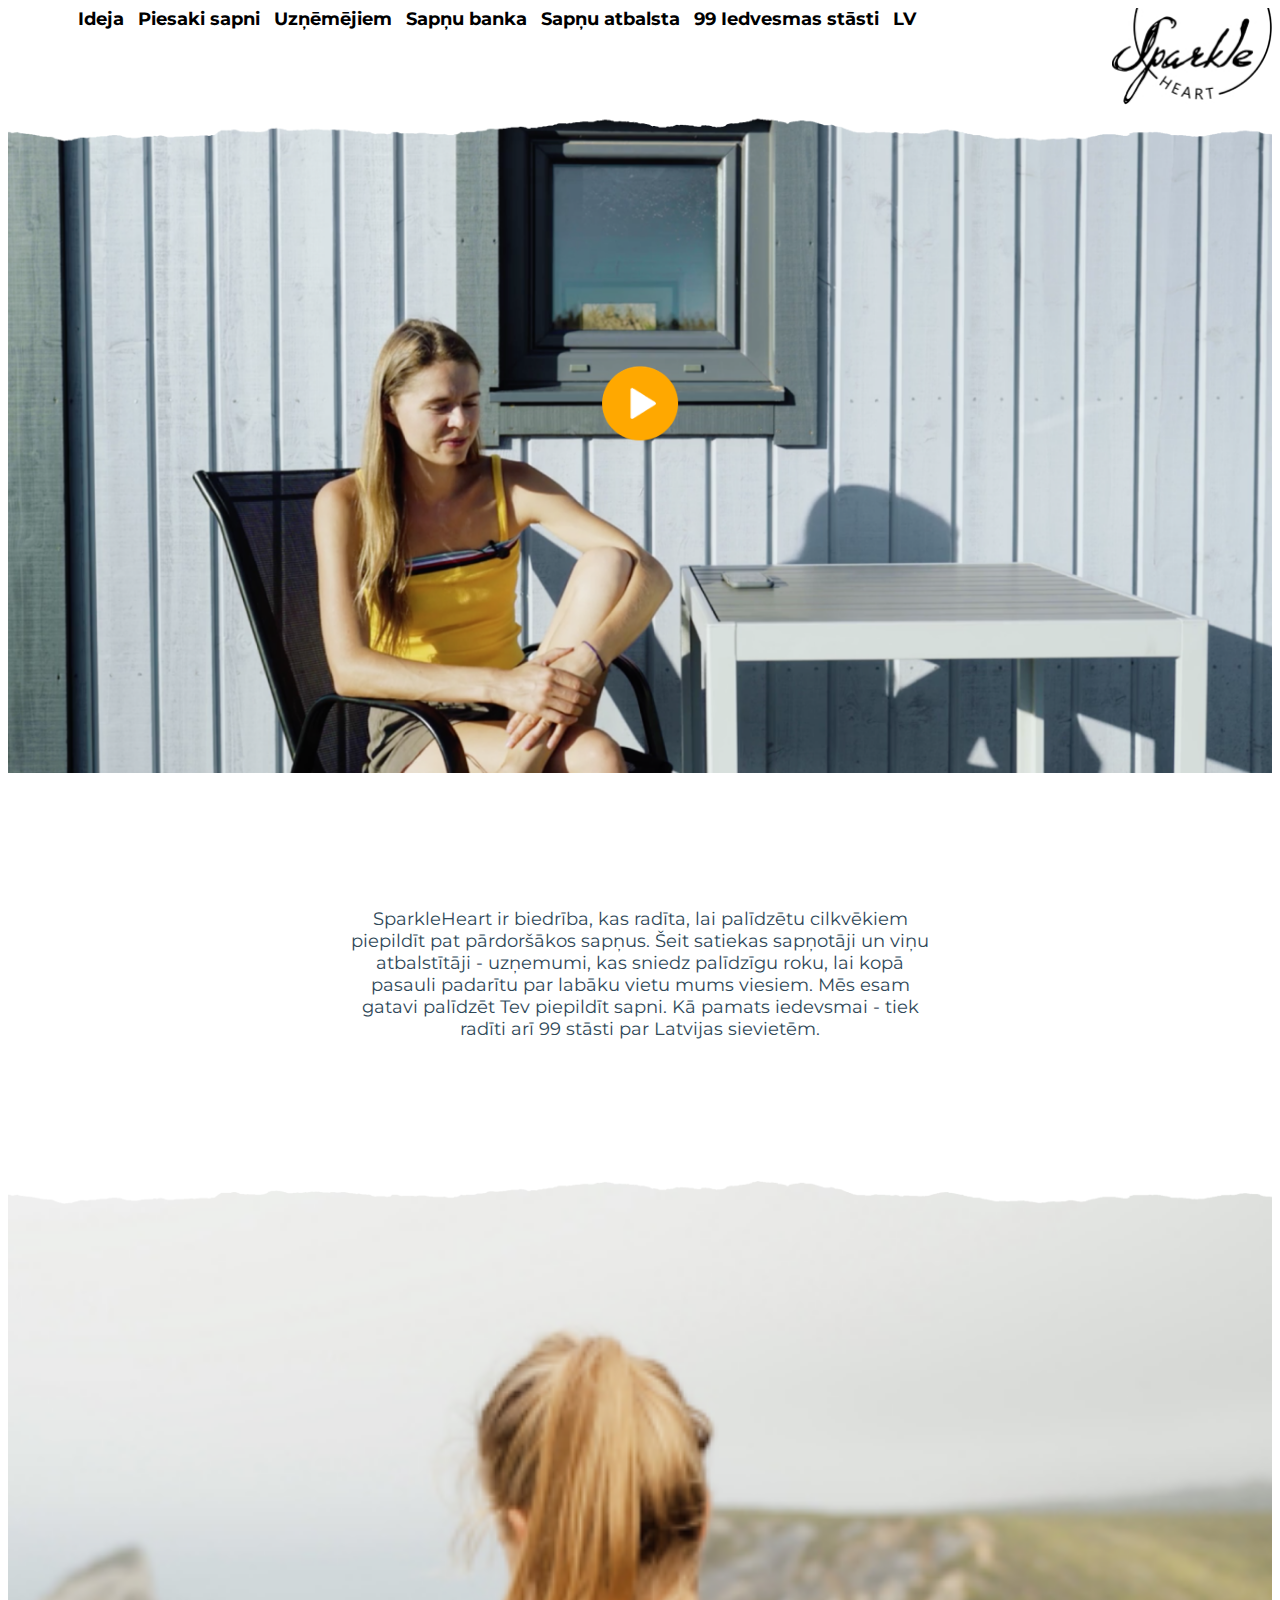
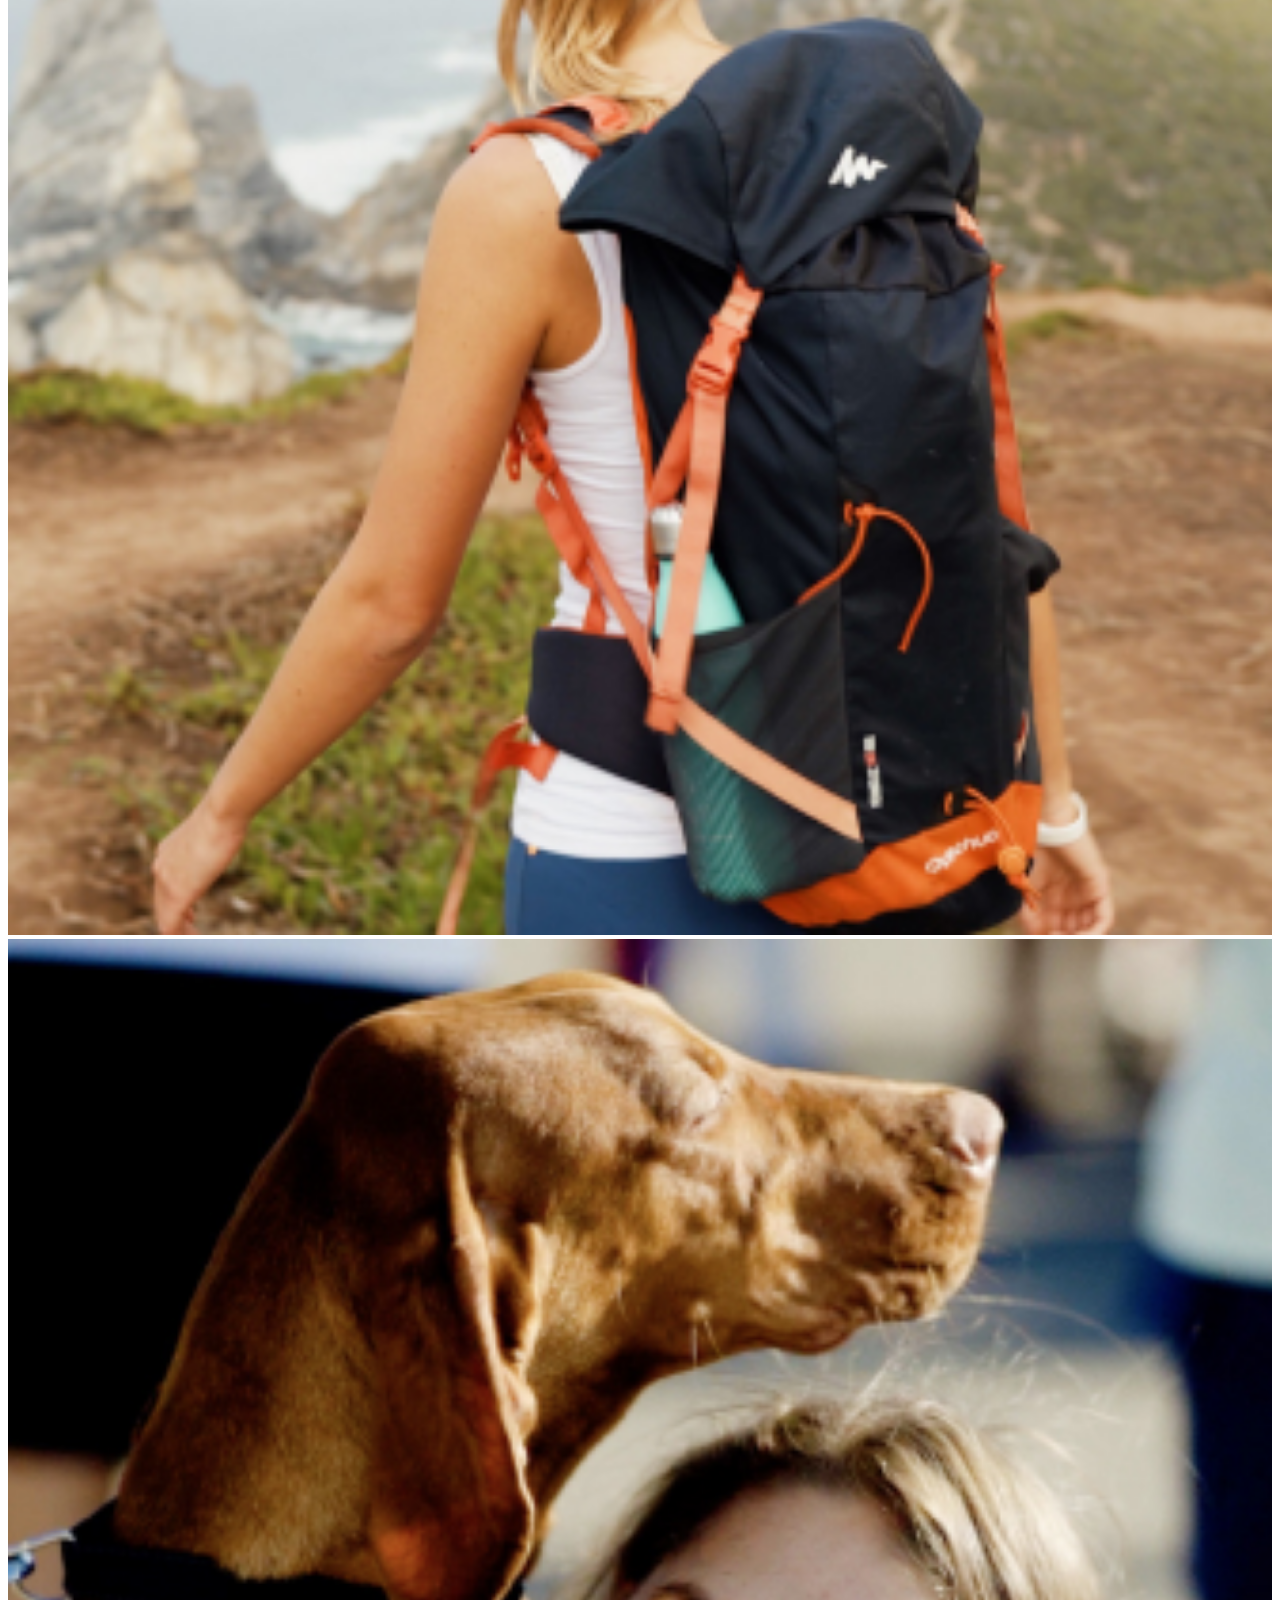
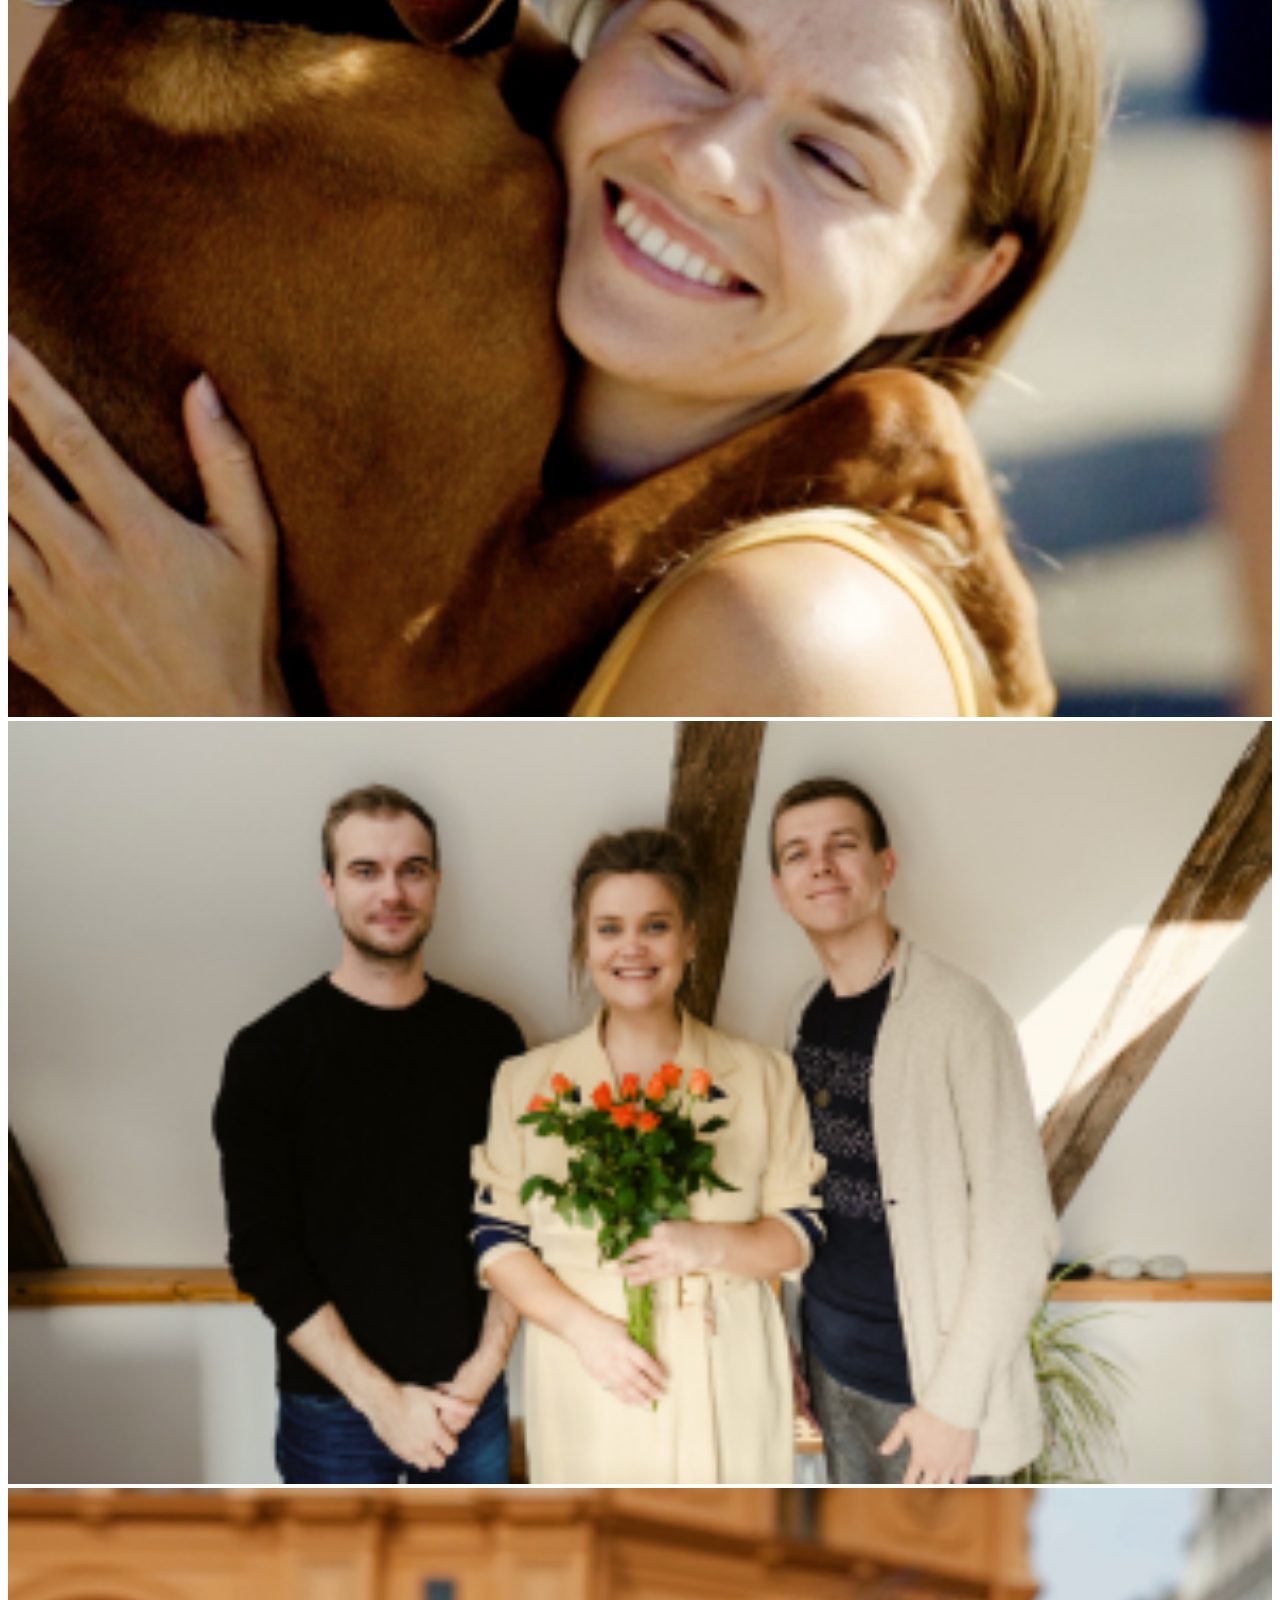
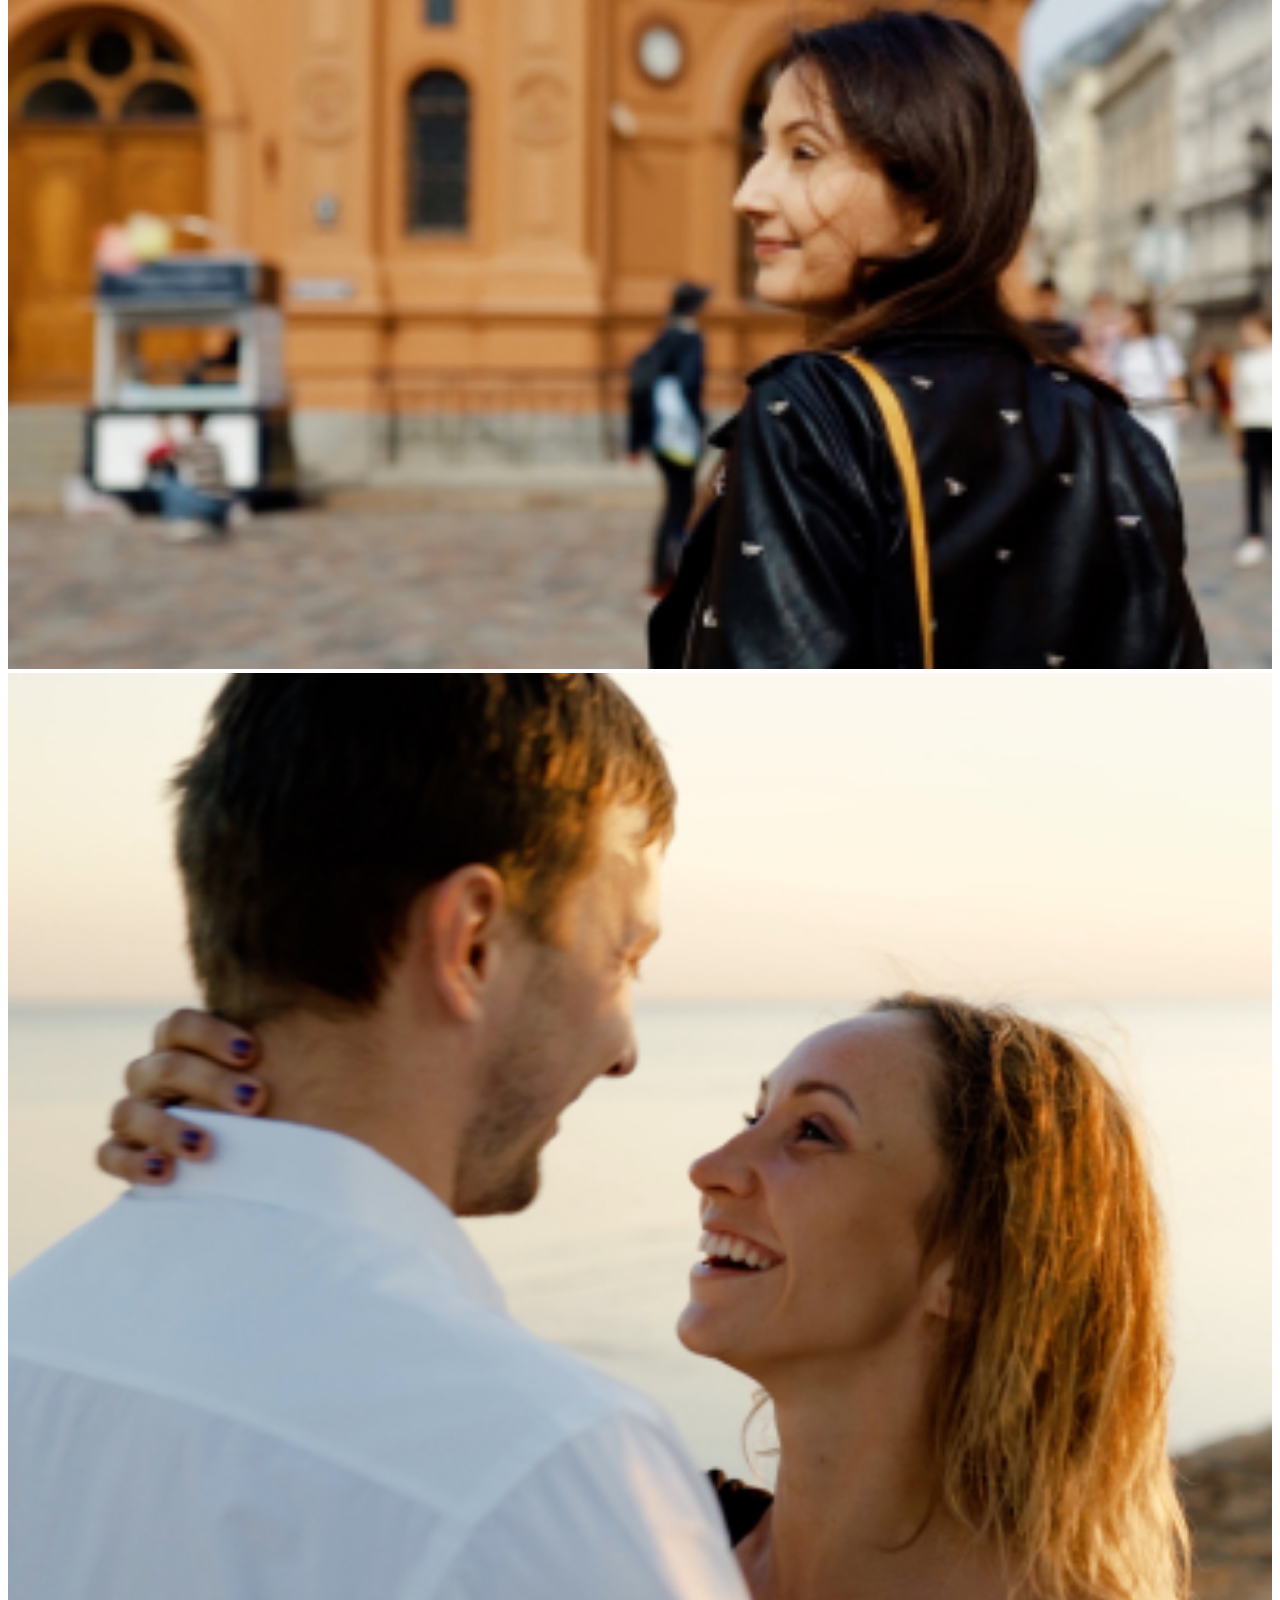
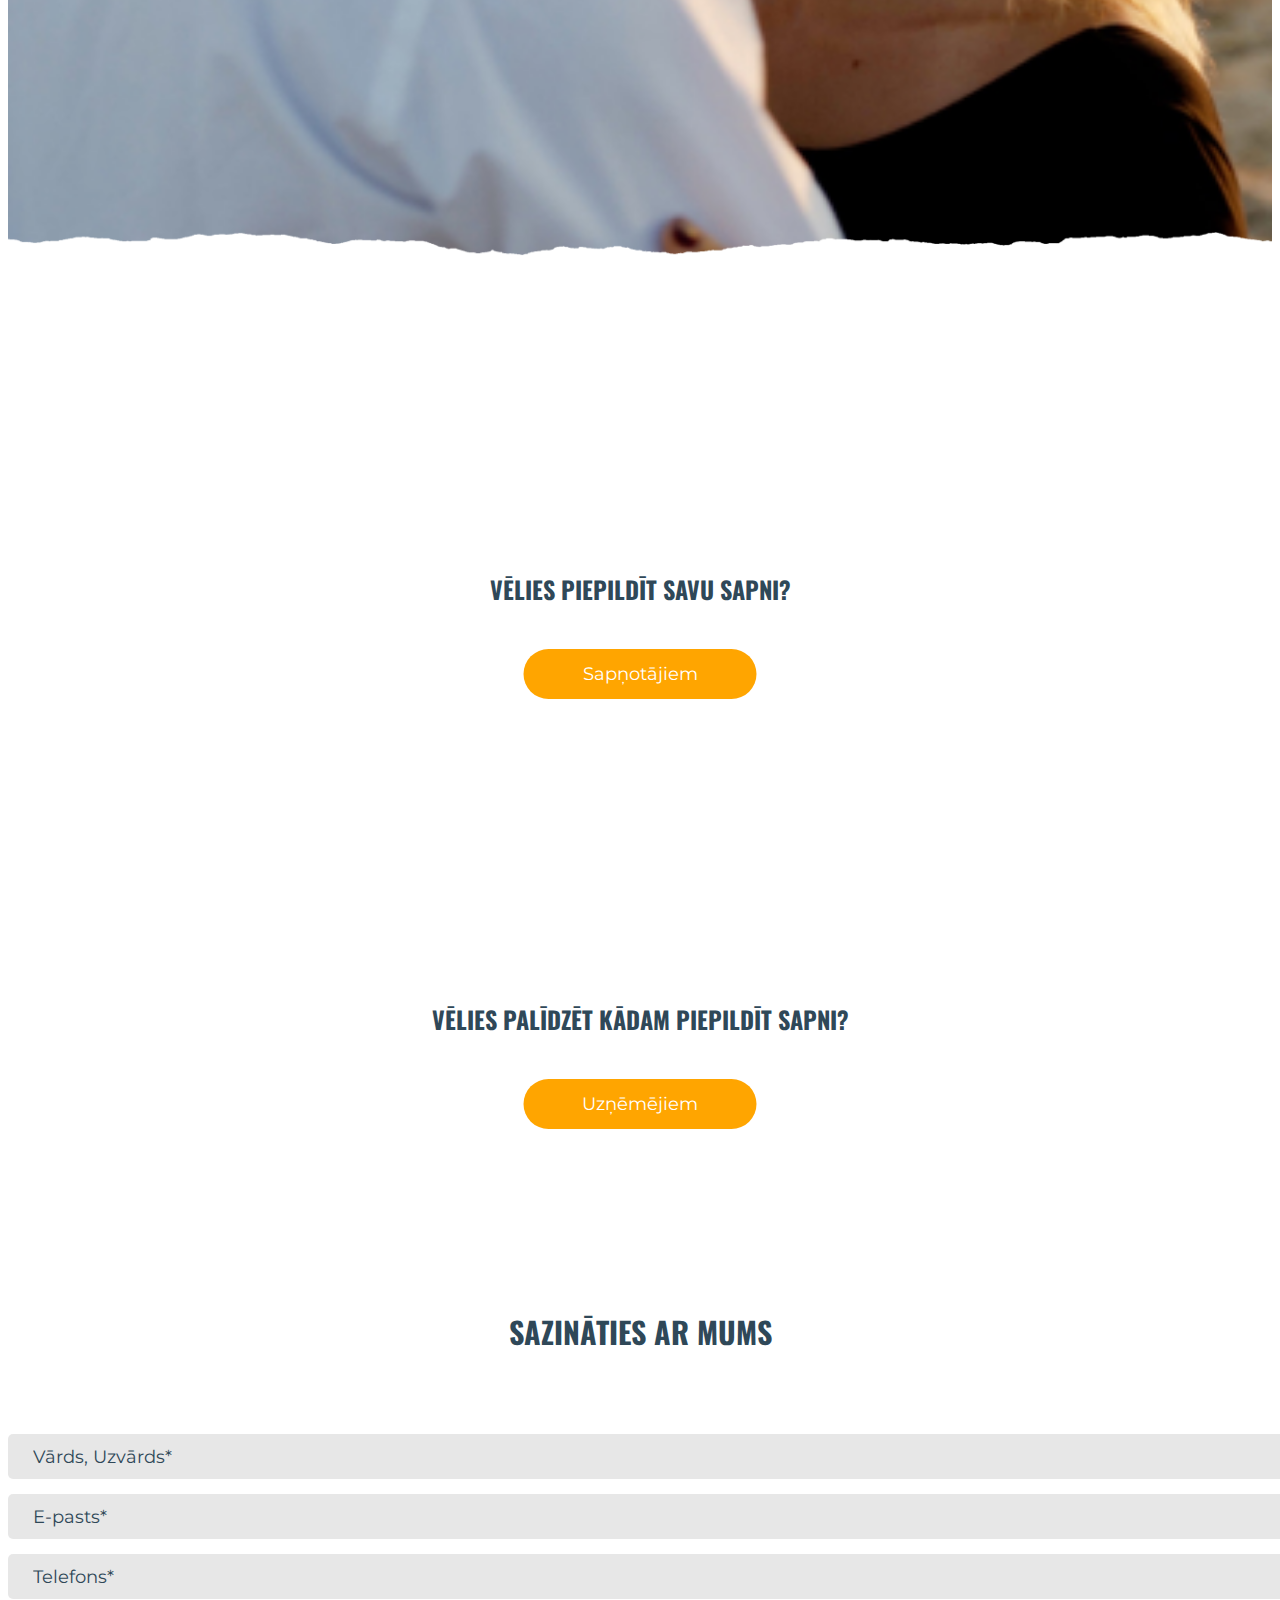
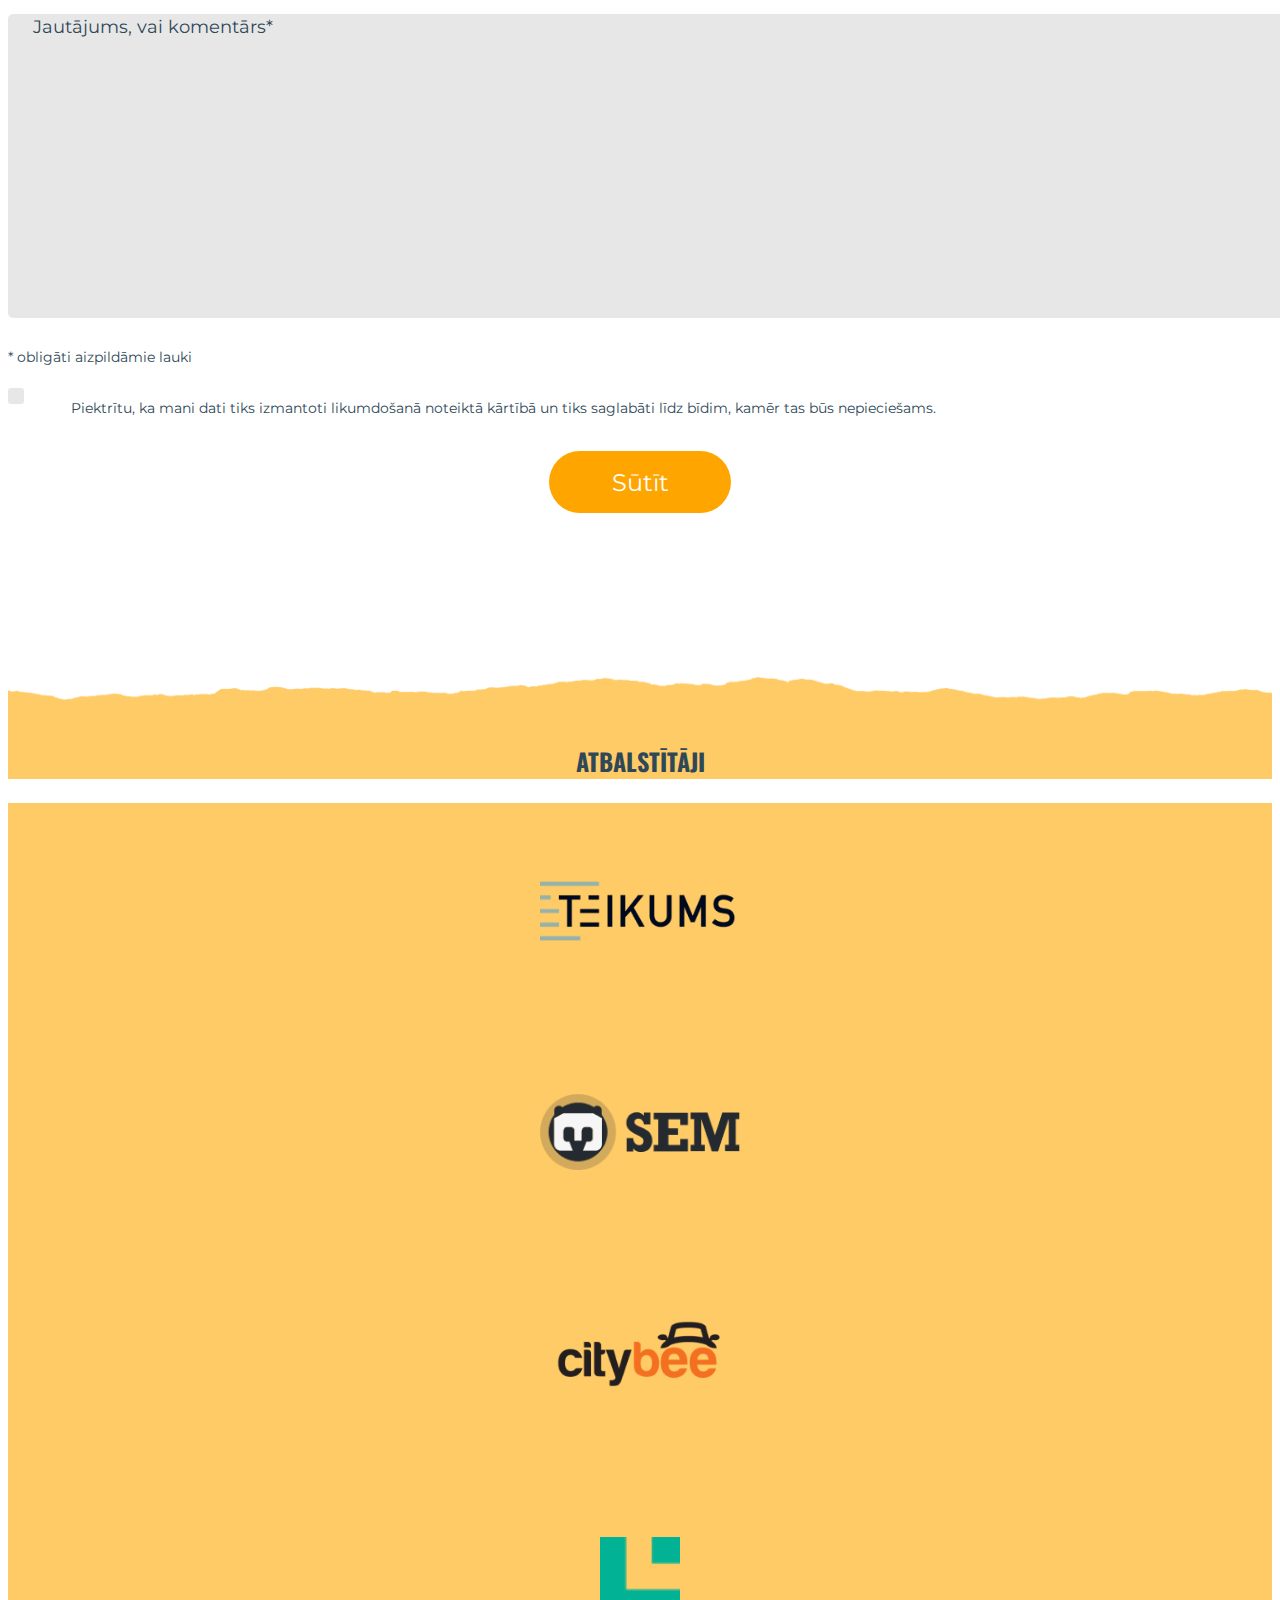
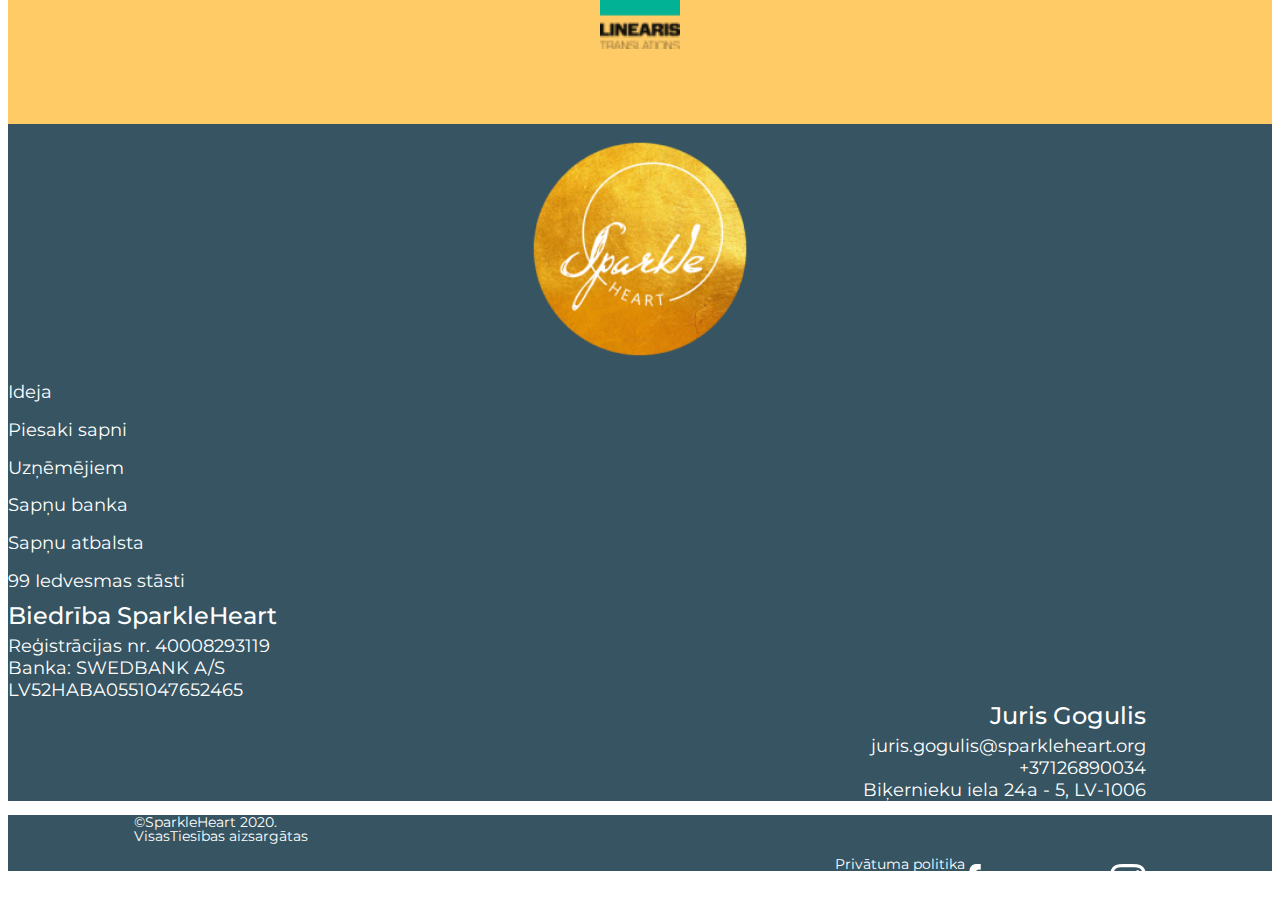
==== index.html @ 1eb2fa7d "labojums#3" ====
<!DOCTYPE html>
<html lang="en">

<head>
	<meta charset="utf-8">
    <meta name="viewport" content="width=device-width, initial-scale=1.0">
	<title>Uzdevums_1</title>
	<meta name="description" content="">
	<meta name="author" content="">
    <!--font-->
    <link rel="preconnect" href="https://fonts.gstatic.com">
    <link href="https://fonts.googleapis.com/css2?family=Montserrat&display=swap" rel="stylesheet">
    <link href="https://fonts.googleapis.com/css2?family=Oswald&display=swap" rel="stylesheet">    
	<!-- Mobile Specifc Meta -->	
    <meta name="viewport" content="width=device-width, initial-scale=1, maximum-scale=1">
    <!-- Bootstrap CSS -->
    <link href="https://cdn.jsdelivr.net/npm/bootstrap@5.0.0-beta2/dist/css/bootstrap.min.css" rel="stylesheet" integrity="sha384-BmbxuPwQa2lc/FVzBcNJ7UAyJxM6wuqIj61tLrc4wSX0szH/Ev+nYRRuWlolflfl" crossorigin="anonymous">
	<!-- Stylessheets -->
	<link rel="stylesheet" media="all" href="assets/css/style.css" />
	<!-- Favicon -->
    <link rel="shortcut icon" href="assets/img/favicon.ico" type="image/x-icon">
    <link rel="icon" href="assets/img/favicon.ico" type="image/x-icon">

</head>
<body>
	<div class="container-fluid">   
        <div class="row sparkleLogo">
            <div class="col-md-2">
            <img src="assets/img/BlackLogo3.jpg" id="logoImg"></img>
            </div>
            <div class="col-md-10">
                <nav class="navbar">
                    <ul>
                        <li class="navigacija"><a href="#">Ideja</a></li>    
                        <li class="navigacija"><a href="#">Piesaki sapni</a></li>
                        <li class="navigacija"><a href="#">Uzņēmējiem</a></li>
                        <li class="navigacija"><a href="#">Sapņu banka</a></li>
                        <li class="navigacija"><a href="#">Sapņu atbalsta</a></li>
                        <li class="navigacija"><a href="#">99 Iedvesmas stāsti</a></li>
                        <li class="navigacija"><a href="#">LV</a></li>
                    </ul>
                </nav>
                <div class="wrapper">
                <div id="x" onclick="showMenu()">&#10005;</div>
                
                </div>
            </div>
        </div>
        
        <div class="row">
            <div class="wrapper vid">
                <div class="col-md-12"> 
                <img src="assets/img/ripped611.png" class="ripped"></img>
                <video poster="assets/img/SparkleVideo1.png" id="video">
                <source src="assets/img/vid.mkv" type="video/mp4">
                </video>                             
                    <!--<div id="buttonBackground"></div>-->
                    <img src="assets/img/whiteCircle.png" id="buttonBackground"/>
                    <img src="assets/img/playButton.png" id="playButton"/>
                    
                                          
                </div>
            </div>
        </div>
        <!-- teksts-->
        <div class="row">
            <div class="col-md-12">
                <p id="teksts">
                    SparkleHeart ir biedrība, kas radīta, lai palīdzētu cilkvēkiem piepildīt pat pārdoršākos sapņus.
                    Šeit satiekas sapņotāji un viņu atbalstītāji - uzņemumi, kas sniedz palīdzīgu roku, lai kopā pasauli padarītu par labāku vietu mums viesiem.
                    Mēs esam gatavi palīdzēt Tev piepildīt sapni.
                    Kā pamats iedevsmai - tiek radīti arī 99 stāsti par Latvijas sievietēm.
                </p>
            </div>
        </div>
        <!--bildes-->
        <div class="row">
        <div class="wrapper">
        <img src="assets/img/ripped67.png" class="ripped"></img>   
        </div> 
            <!--<div class="wrapper">-->
            <div class="col-md-3 col-6"> 
                <img src="assets/img/Zanda_1.jpg" class="bildes"></img>
            </div>
            <div class="col-md-3 col-6">
                <img src="assets/img/Sibilla_4.jpg" class="bildes" id="sibilla"></img>
            </div>
            <div class="col-md-3 col-6">
                <div class="row">
                    <img src="assets/img/Brinuma_meita-15.jpg" class="bildes" id="bildesStacked1"></img>
                </div>
                <div class="row">
                    <img src="assets/img/Alina_11.jpg" class="bildes" id="bildesStacked2"></img>
                </div>
            </div>
                <div class="col-md-3 col-6">
                    <img src="assets/img/Anda_21.jpg" class="bildes" id="anda"></img>
                </div>
            <div class="wrapper2">
            <img src="assets/img/ripped68.png" class="ripped" id="ripped3"></img>
            <!--</div>-->
            </div>
        </div>
        <!-- pogas-->
        <div class="row">
            <div class="col-md-6  wrapper3">
                <p class="title1">VĒLIES PIEPILDĪT SAVU SAPNI?</p><br>
                <button class="button1">Sapņotājiem</button>
            </div>
            
            <div class="col-md-6 wrapper3">
                <p class="title1">VĒLIES PALĪDZĒT KĀDAM PIEPILDĪT SAPNI?</p><br>
                <button class="button1">Uzņēmējiem</button>
            </div>
        </div>
        
        
        <!--sazinaties-->     
        <div class="row">

        <div class="col-md-3"></div>
            <div class="col-md-6">
            <p class="title2">SAZINĀTIES AR MUMS</p>
            <form>           
                <input type="text" placeholder="Vārds, Uzvārds*" class="inputLauks1" id="vardsUzvardsInput" maxlength="26""></input>                   
                <input type="text" placeholder="E-pasts*" class="inputLauks1" maxlength="35" id="epastsInput"></input><br>                                    
                <input type="text" placeholder="Telefons*" id="inputLauks2" maxlength="8"></input><br>
               <textarea id="inputLauks3" maxlength="450" placeholder="Jautājums, vai komentārs*"></textarea>
                <p class="underInputText">* obligāti aizpildāmie lauki<p><br>

                
                <div class="checkboxText">

                    <div class="checkboxDiv">
                    <!--<input type="checkbox" id="checkBox"/>-->
                    <label class="customCheckbox">
                    <input type="checkbox"/>
                    <span class="checkmark"></span>
                    </label>
                    </div>                   
                    <div class="checkboxTxt">
                    <p class="underInputText">Piektrītu, ka mani dati tiks izmantoti likumdošanā noteiktā kārtībā un tiks saglabāti līdz bīdim, 
                kamēr tas būs nepieciešams.</p>
                    </div>
                </div>
                
                <input type="submit" value="Sūtīt" id="submitButton"></input>
            </form>
            </div>
        <div class="col-md-3"></div>
        </div>
        <div class="row" id="atbalstitajiTeksts">
            <div class="wrapper">
            <img src="assets/img/ripped67.png" class="ripped"></img>
            <p>ATBALSTĪTĀJI</p>
            </div>
        </div>
        <!-- atbalstitaji-->
        <div class="row" id="atbalstitaji">
        
            <div class="col-md-3">
                <img src="assets/img/getlogo1.png"></img>
            </div>
            <div class="col-md-3">
                <img src="assets/img/sem_logo-21.png"></img>
            </div>
            <div class="col-md-3">
                <img src="assets/img/Citybee-logo1.png"></img>
            </div>
            <div class="col-md-3" id="lin">
                <img src="assets/img/logo11.png"></img>
                
            </div>
            
        </div>
        <!-- logo-->
        <div class="row" id="logo">
            <div class="col-md-2">
                <img src="assets/img/GoldenV2Logo3.png" id="goldenImg"></img>
            </div>
            <div class="col-md-1"></div>
            <div class="col-md-2">
                <ul class="ulLogo" id="ulLink">
                <li><a href="index.html">Ideja</a></li>
                <li><a href="index.html">Piesaki sapni</a></li>
                <li><a href="index.html">Uzņēmējiem</a></li>
                <li><a href="index.html">Sapņu banka</a></li>
                <li><a href="index.html">Sapņu atbalsta</a></li>
                <li><a href="index.html">99 Iedvesmas stāsti</a></li>       
                </ul>
            </div>
            <div class="col-md-4">
                <ul class="ulLogo" id="ulBiedriba">
                <li class="liText">Biedrība SparkleHeart</li>
                <li>Reģistrācijas nr. 40008293119</li>
                <li>Banka: SWEDBANK A/S</li>
                <li>LV52HABA0551047652465</li>
                </ul>
            </div>
            <div class="col-md-3">
                <ul class="ulLogo" id="ulLogo4">
                <li class="liText"><span>Juris Gogulis</span></li>
                <li>juris.gogulis@sparkleheart.org</li>
                <li>+37126890034</li>
                <li>Biķernieku iela 24a - 5, LV-1006</li>
                <li id="rekviziti">Skatīt rekvizītus</li>
                </ul>
                <img src="assets/img/ig.png" id="ig"/>
                <img src="assets/img/facebook.png" id="fb"/>
                
            </div>
        </div>
        <div class="row"id="beigas">
            <div class="col-md-3">
            <p id="vt">&copy;SparkleHeart 2020.<br>
            VisasTiesības aizsargātas
            </p>
            </div>
            <div class="col-md-7"></div>   
            <div class="col-md-2">
            <p id="pp">Privātuma politika</p>
            </div>
       
        </div>       
    </div>
       
    <div class="overlayMenu"onclick="showMenu()">
        <ul id="OM">
            <li><a href="index.html">Ideja</a></li>
            <li><a href="index.html">Piesaki sapni</a></li>
            <li><a href="index.html">Uzņēmējiem</a></li>
            <li><a href="index.html">Sapņu banka</a></li>
            <li><a href="index.html">Sapņu atbalsta</a></li>
            <li><a href="index.html">99 Iedvesmas stāsti</a></li>   
            <li><a href="index.html">LV</a></li>             
        </ul>
    </div>
    
    <div id="fixedAnchorLink" onclick="window.scrollTo(0, 0);">
    
    </div>
    
    
   <!-- JavaScript -->
	<script type="text/javascript" src="assets/js/theme.js"></script>
</body>
</html>
---- assets/css/style.css ----
div {
    border: 0px solid red;
}



/*@font-face {
    font-family: 'Mon';
    src: url('/fonts/Montserrat-Regular.ttf') format('truetype');
}*/

.wrapper{
    width:100%;
    position:relative;
    left:0;
    top:0;
}

.wrapper2{
    width:100%;
    position:relative;
    left:0;
    bottom:0;
}

.wrapper3{
    position:relative;
    top:0;
    left:0;
    
}

nav {
    display:block;
    top:40px;
    margin-left:5%;
    border: 0px solid green;
}

ul {
  list-style-type: none;
  margin: 0;
  padding: 0;
  overflow: hidden;
  background-color: white;
}

#logoImg{
    display:block;
    margin: 0 auto 0 auto;
    float:right;
    max-width:160px;
    width:100%;
    height:auto;
}

.navigacija {
  float: left;
  font-size:18px;
  font-family: 'Montserrat', sans-serif;
  padding: 0px 29px;
  border: 0px solid green;
  font-weight:bold;
}

.navigacija a {
  display: block;
  color: white;
  text-align: center;  
  text-decoration: none;
  color:black;
}

.navigacija a:hover {
  color:gray;
  font-weight:bold;
}

.button1{
    width:233px;
    height:50px;
    background-color: orange;
    border:none;
    border-radius: 40px 40px 40px 40px;
    color:white;
    display:block;
    position:absolute;
    bottom:0;
    left: 50%;
    transform: translate(-50%, 0);
    font-size:18px;
    font-family: 'Montserrat', sans-serif;
}

.title1{
    text-align:center;
    font-family: 'Oswald', sans-serif;
    font-size: 24px;
    padding-bottom:50px;
    padding-top:22%;
    color:#2F4858;
    font-weight:bold;
}

.title2{
    text-align:center;
    font-family: 'Oswald', sans-serif;
    font-size: 30px;
    color:#2F4858;
    font-weight:bold;
    padding-top:150px;
    padding-bottom:50px;
}

#atbalstitaji{
    background-color:#FFCB66;
}

#logo{
    background-color:#365461;
    color:white;
    
}

#logo span{
    font-family: 'Montserrat', sans-serif;
}

.ulLogo{
    background-color:#365461;
    font-size:18px;
    font-family: 'Montserrat', sans-serif;
}

#ulLogo4{
    text-align:right;
    margin-right:10%;
}
#teksts{
    text-align:center;
    font-size:18px;
    font-family: 'Montserrat', sans-serif;
    margin-right:26.5%;
    margin-left:26.5%;
    margin-top:10.5%;
    margin-bottom:10%;
    color: #2f4858;
    line-height:21.94px;
}

#teksts2{
    padding-left:1px;
}
#inputLauki{
    width:50%;
    position:relative;
    left:25%;
}
input{
    background-color:#C4C4C4;
    border:none;
    border-radius: 5px 5px 5px 5px;
    margin-bottom:1%;
    margin-bottom:15px;
    color:#2F4858;
}

.inputLauks1{
   position:relative;
   width:48.43%;
   height:43px;
   background: rgba(196, 196, 196, 0.4);
}

#inputLauks2{
    height:43px;
    background: rgba(196, 196, 196, 0.4);
}

#inputLauks2, #inputLauks3{
    width:100%;
}

#inputLauks3{
    background: rgba(196, 196, 196, 0.4);
    border:none;
    border-radius: 5px 5px 5px 5px;
    margin-bottom:1%;
    height:300px;
    color:#2F4858;
}

.underInputText{
    color:#2F4858;
    font-family: 'Montserrat', sans-serif;
    font-weight:400;
    font-size:14px;
    line-height:17px;
    color:#2F4858;

}

input[type="text"]{
    font-size:18px;
    font-family: 'Montserrat', sans-serif;
    color:#2F4858;
    padding-left:2%;
}

input::placeholder{
    color:#2F4858;
}



textarea{
    font-size:18px;
    font-family: 'Montserrat', sans-serif;
    color:#2F4858;
    padding-left:2%;
}
textarea::placeholder{
    color:#2F4858;
}




#submitButton{
    width:182px;
    height:62px;
    background-color: orange;
    border:none;
    border-radius: 40px 40px 40px 40px;
    color:white;
    display:block;
    margin: 0 auto 0 auto;
    margin-top:50px;
    font-size:24px;
    font-family: 'Montserrat', sans-serif;
    margin-bottom:150px;
    outline:none;
}



#beigas{
    background-color:#365461;
    color:white;
    font-size:14px;
    line-height:1;
    font-family: 'Montserrat', sans-serif;
}


#video{
    position:relative;
    width:100%;
    
}

.vid{}

#playButton{
    position:absolute;
    cursor:pointer;
    width:6%;
    top:50%;
    left:50%;
    transform: translate(-50%, -50%);           
}


#buttonBackground{
    position:absolute;
    cursor:pointer;
    width:5.7%;
    top:50%;
    left:50%;
    transform: translate(-50%, -50%); 
}

#tear1{
    z-index:2;
    position:absolute;   
}

.ripped{
    z-index:2;
    position:absolute;
    width:100%;
    
}
#ripped3{
  bottom:10%;
}

#ripped4{
    z-index:2;
    position:absolute;
    width:100%;   
    top:-40px;      
}


#anda{
    height:100%;
    }

.bildes{
    width:100%;
    height:100%;
    position:relative;
}

.row div{
    padding:0;
}

#goldenImg{
    display:block;
    margin: 0 auto 0 auto;
    transform:scale(0.85,0.85);
    height:auto;
    max-width:250px;
    width:100%;
}

.liText{
    font-size:24px;
    padding-bottom:5px;
    font-weight:500;
}

#ulLink{
    line-height:2.1;
}

#ulLink li a{
    text-decoration:none;
    color:white;
}


#atbalstitaji img{
    display:block;
    margin:0 auto 0 auto;
    max-width:200px;
    height:auto;
    width:80%;
}

#lin img{
    max-width:80px;
}


#atbalstitajiTeksts{
    background-color:#FFCB66;
    
}
#atbalstitajiTeksts p{
    text-align:center;
    font-family: 'Oswald', sans-serif;
    font-size:24px;
    color:darkBlue;
    font-weight:500;
    padding-top:80px;
    color: #2F4858;
    font-weight:bold;
}

#vardsUzvardsInput{
    margin-right:2.5%;
}

#wave1{
    position:absolute;
    left:0;
    top:0;
}

#atbalstitaji div{
    padding-top:75px;
    padding-bottom:75px;
}

#vt{
    margin-left:10%;
}
#pp{
    text-align:right;
    margin-right:10%;
}

#x{
    display:none;
    position: absolute;
    right:0;
    z-index:3;
    cursor:pointer;
    font-size:55px;
    color:black;
    font-weight:bold;
    
}


.checkboxText{  
    margin-top:-30px;
    width:100%;   
}

.checkboxText div{
    float:left;
}

.checkboxDiv{
    width:5%;
}

.checkboxTxt{
    width:95%;
    margin-bottom:20px;
}

.checkboxTxt p{
    margin-right:5%;
}

.overlayMenu ul{
    display:none;
    background-color:black;
    opacity:0.9;
    position:fixed;
    top:0;
    left:0;
    width:100%;
    height:100%;
    z-index:2;
}

.customCheckbox{
  display: block;
  position: relative;  
  margin-top:2px;
  margin-bottom: 12px;
  cursor: pointer;
  font-size: 22px;
}

.customCheckbox input {
  position: absolute;
  opacity: 0;
  cursor: pointer;
  height: 0;
  width: 0;
}

.checkmark {
  position: absolute;
  top: 0;
  left: 0;
  height: 16px;
  width: 16px;
  background-color: #E7E7E7;
  border-radius: 3px;
}

.customCheckbox:hover input ~ .checkmark {
  background-color: gray;
}

.customCheckbox input:checked ~ .checkmark {
  background-color: orange;
}

.checkmark:after {
  content: "";
  top: 0;
  left: 20px;
  position: absolute;
  display: none;
}

.customCheckbox input:checked ~ .checkmark:after {
  display: block;
}

.customCheckbox .checkmark:after {
  left: 6px;
  top: 2px;
  width: 5px;
  height: 10px;
  border: solid white;
  border-width: 0 3px 3px 0;
  transform: rotate(45deg);
}


#fixedAnchorLink{
    position:fixed;
    bottom:20px;
    right:20px;
    z-index:3;
    border-left: 13px solid transparent;
	border-right: 13px solid transparent;
	border-bottom: 25px solid Black;
    cursor:pointer;
    display:none;
}



.overlayMenu li{
    
    font-size:50px;
    font-style:none;
    color:white;
    text-align:center;    
}

.overlayMenu li a{
    text-decoration: none;
    color:white;
    font-family: 'Montserrat', sans-serif;
}

.overlayMenu li a:hover{
    text-decoration: none;
    color:gray;      
}
#rekviziti{
    font-weight:bold;
    cursor:pointer;
    font-family: 'Montserrat', sans-serif;
    font-size:14px;
    display:none;
}

#fb, #ig{
    position:relative;
    float:right;
    margin-right:10%;
    margin-top:5%;
    cursor:pointer;
}



@media all and (max-width:1420px){
    .inputLauks1{
        width:100%;
    }
    #vardsUzvardsInput{
        margin-right:0;
    }
    
    .navigacija{
       padding:0 7px;
    }
}

@media only screen and (max-width: 1200px){
    .navbar{
        display:none;
    }
        #x{
        display:block;        
        right:10%;                
    }                
}


@media only screen and (max-width: 900px){
    .navigacija{
        padding:0 3px;
        
        
    }
     #atbalstitaji img{
        /*transform:scale(0.6, 0.6);*/
        
    }

}

@media only screen and (max-width: 768px){
    .sparkleLogo .col-md-2{
        width:30%;
    }
    .sparkleLogo .col-md-10{
        width:70%;
    }
    
    #atbalstitaji img{
        /*transform:scale(0.75, 0.75);*/

    }
    

}

@media only screen and (max-width: 768px){
    #ulLogo4{
        text-align:left;
        margin-left:5%;
        line-height:2.1;
    }
    
    #logoImg{
        transform:scale(0.9,0.9);
    }
    
    
    .ulLogo{
    font-size:12px;
    }
    
    #vt{
        text-align:left;
        margin-left:5%;
    }
    #pp{
        text-align:left;
        margin-left:5%;
    }
    
    .navigacija{
        display:none;
    }
    

    #goldenImg{
        position:relative;
        float:left;       
        transform:scale(0.8,0.8);
    }
    
    .inputLauks1{
        width:90%;
        display:block;   
        height:35px;
    }
    
    #vardsUzvardsInput{
        margin: 0 auto 5% auto;
    }
    
    #epastsInput{
        margin: 0 auto 0 auto;
    }
    
    #inputLauks2{
        height:35px;
    }
    
    #inputLauks2, #inputLauks3{
        width:90%;
        display:block;
        margin: 0 auto 0 auto;
    }
    
    #inputLauks3{
        height:150px;
    }
    
    #teksts{
        margin-left:30%;
        margin-right:30%;
        
    }
    
    .button1{
        width:183px;
        height:50px;
        font-size:18px;
    }
    
    #atbalstitaji .col-md-3{
        width:50%;
    }   
       
    .sparkleLogo .col-md-2{
        width:30%;
    }
    .sparkleLogo .col-md-10{
        width:70%;
    }
    
    #ulLink{
        display:none;
    }
    #ulBiedriba{
        display:none;
    }
   .liText{
       padding-bottom:25px;
   }
   #fb, #ig{
       float:left;
       margin-left:5%;
       margin-bottom:2%;
   }
   
   #pp,#vt{
       font-size:11px;
   }
   
   .underInputText{
       margin-left:5%;
       font-size:12px;
   }
   
   .customCheckbox{
       float:right;
       
   }    
   
   #rekviziti{
       display:block;
   }
   
   .title1{
       font-size:18px
       font-weight:bold;
   }
   
   .title2{
       font-size:24px;
       font-weight:bold;
   }
   
   input[type="text"]{
       font-size:14px;
   }
   
   textarea{
       font-size:14px;
   }
   #submitButton{
       margin-bottom:170px;
   }
   
   #atbalstitajiTeksts p{
       font-size:24px;
   }
   
   #teksts{
       font-size:12px;
       margin-left:5%;
       margin-right:5%;
   }
   
   #beigas br{
       display:none;
   }

}
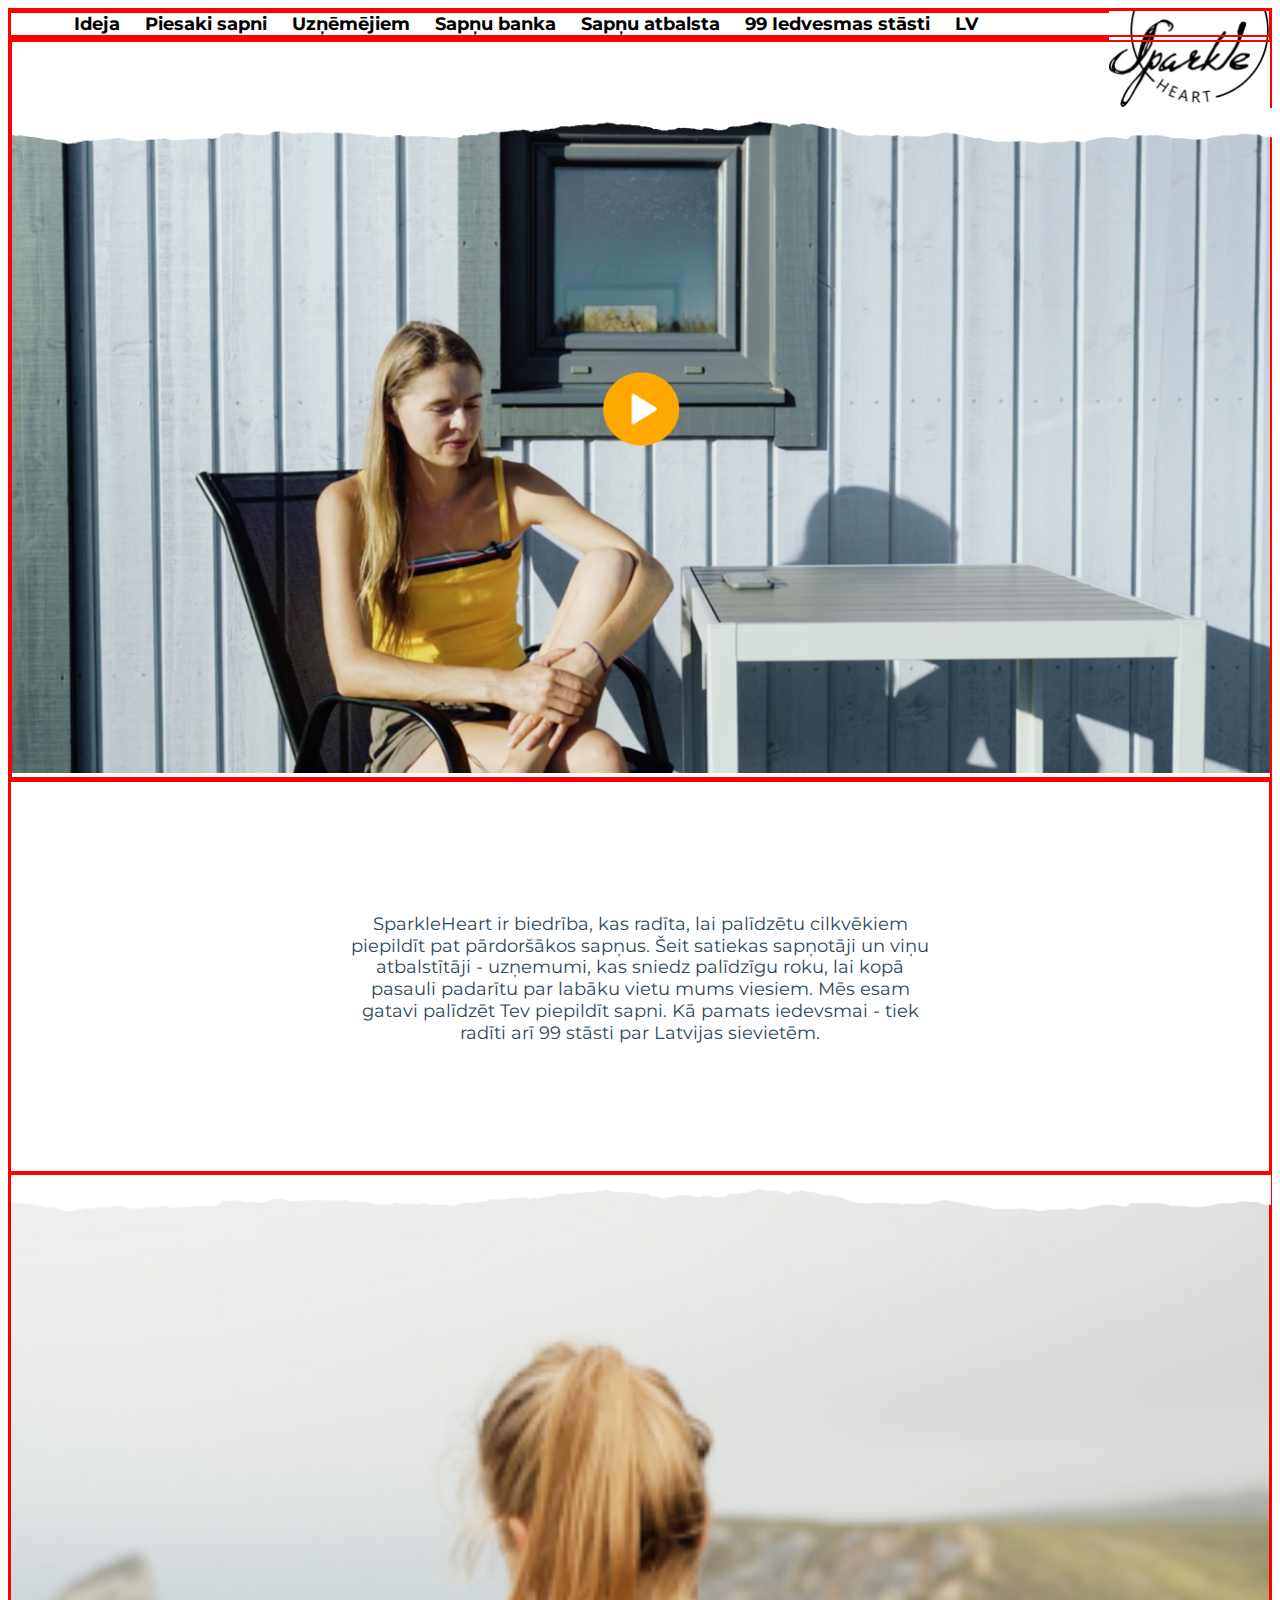
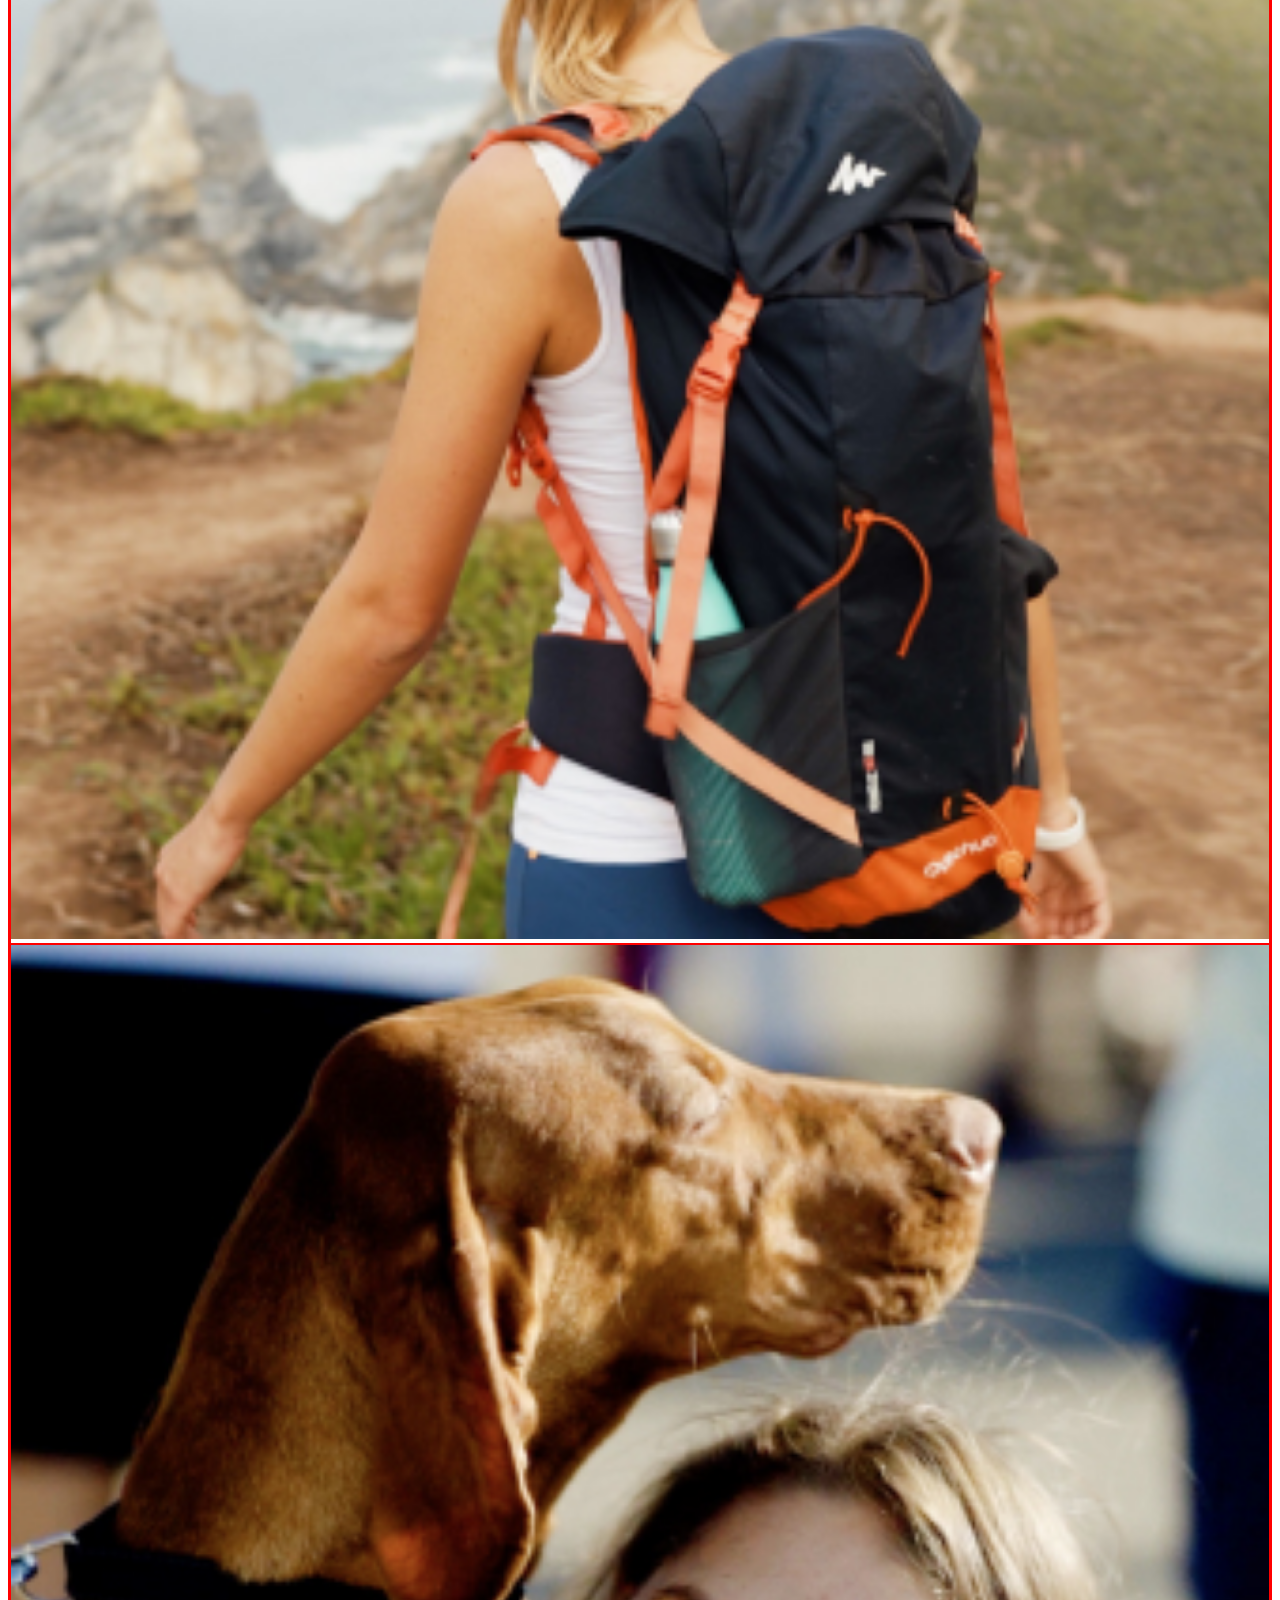
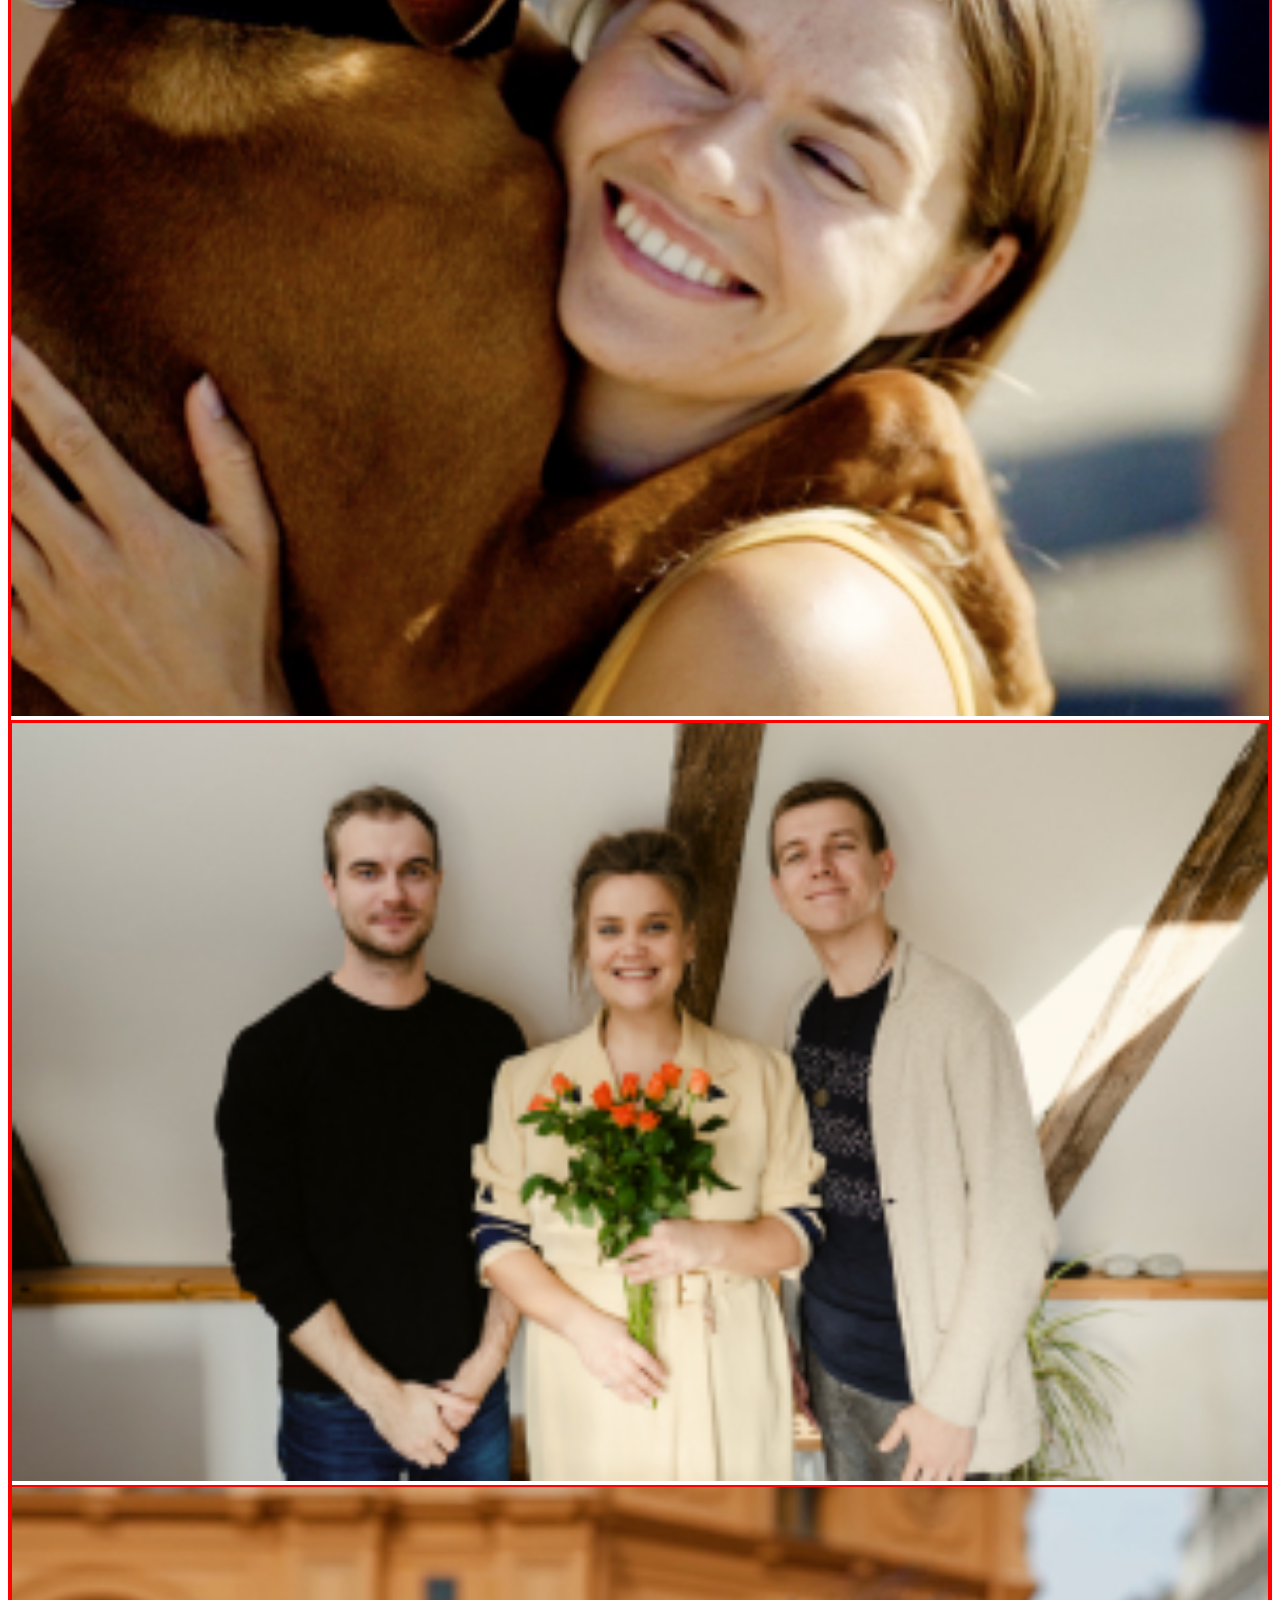
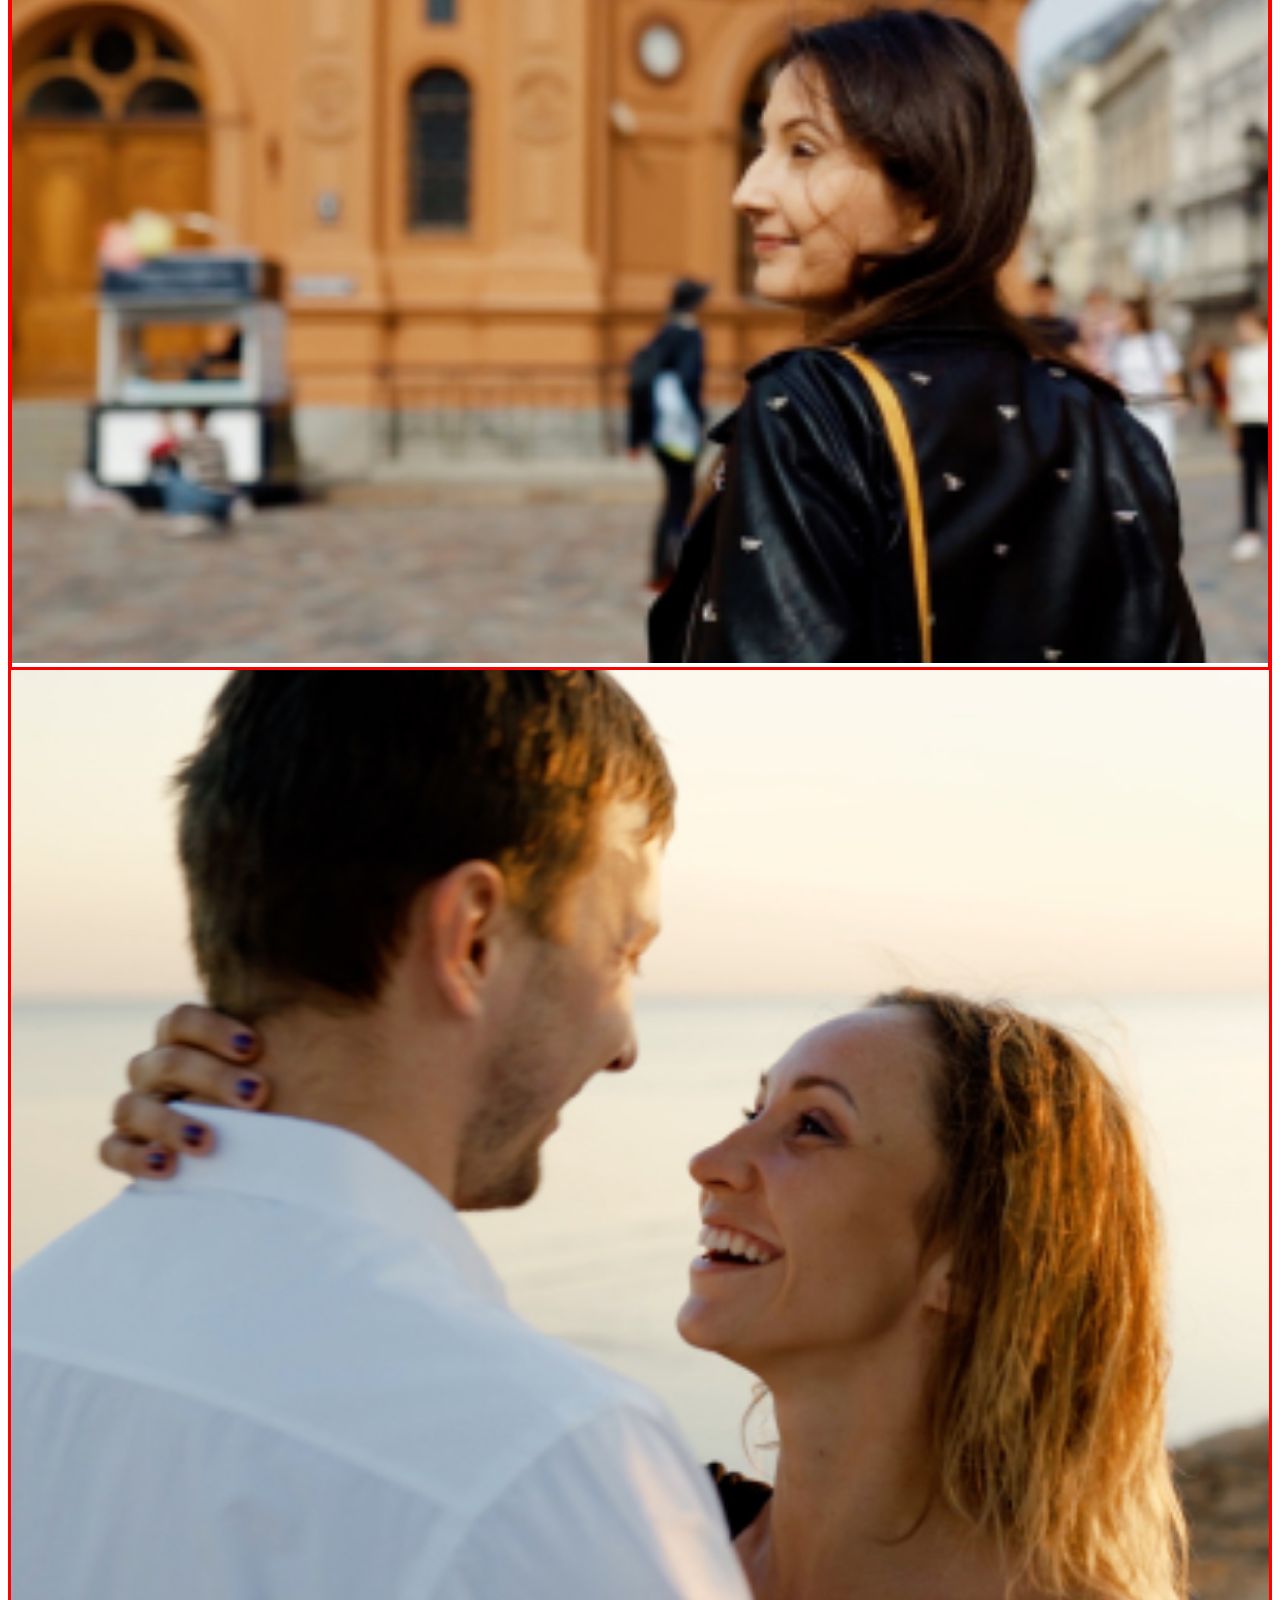
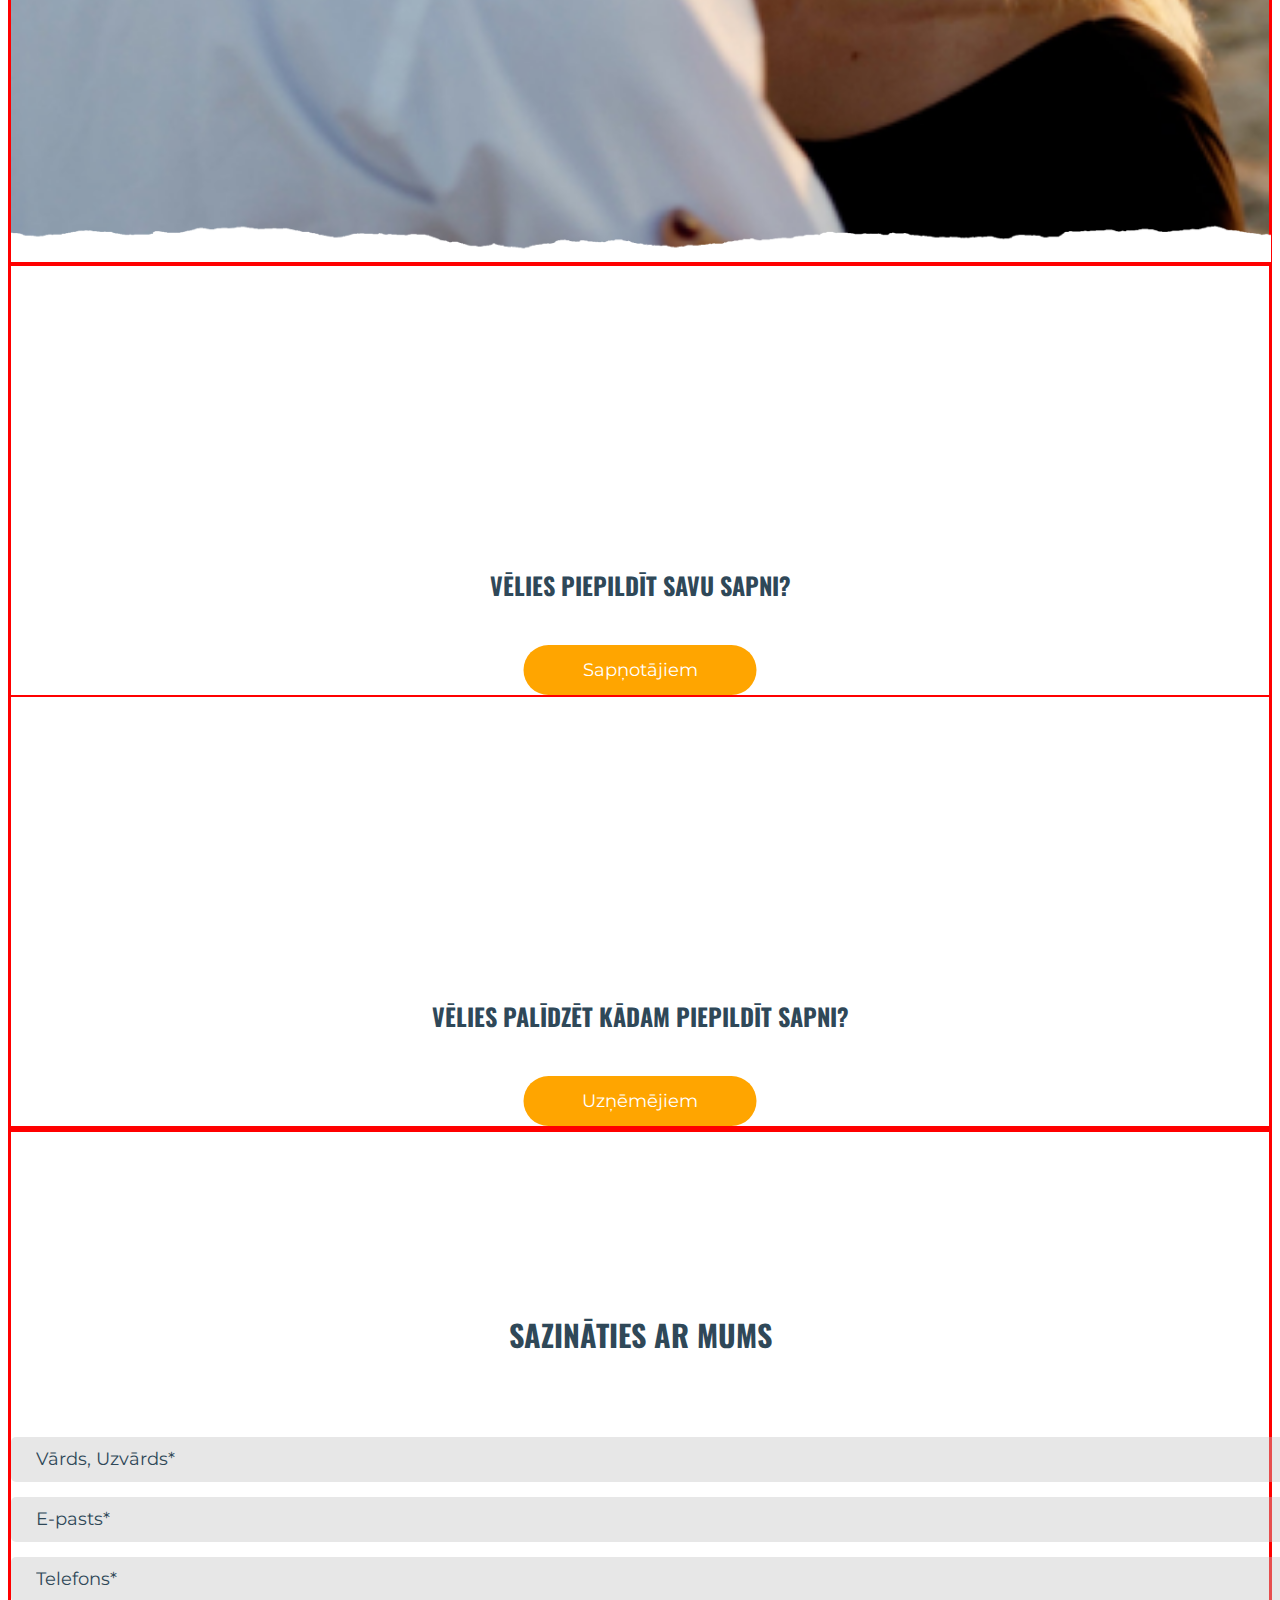
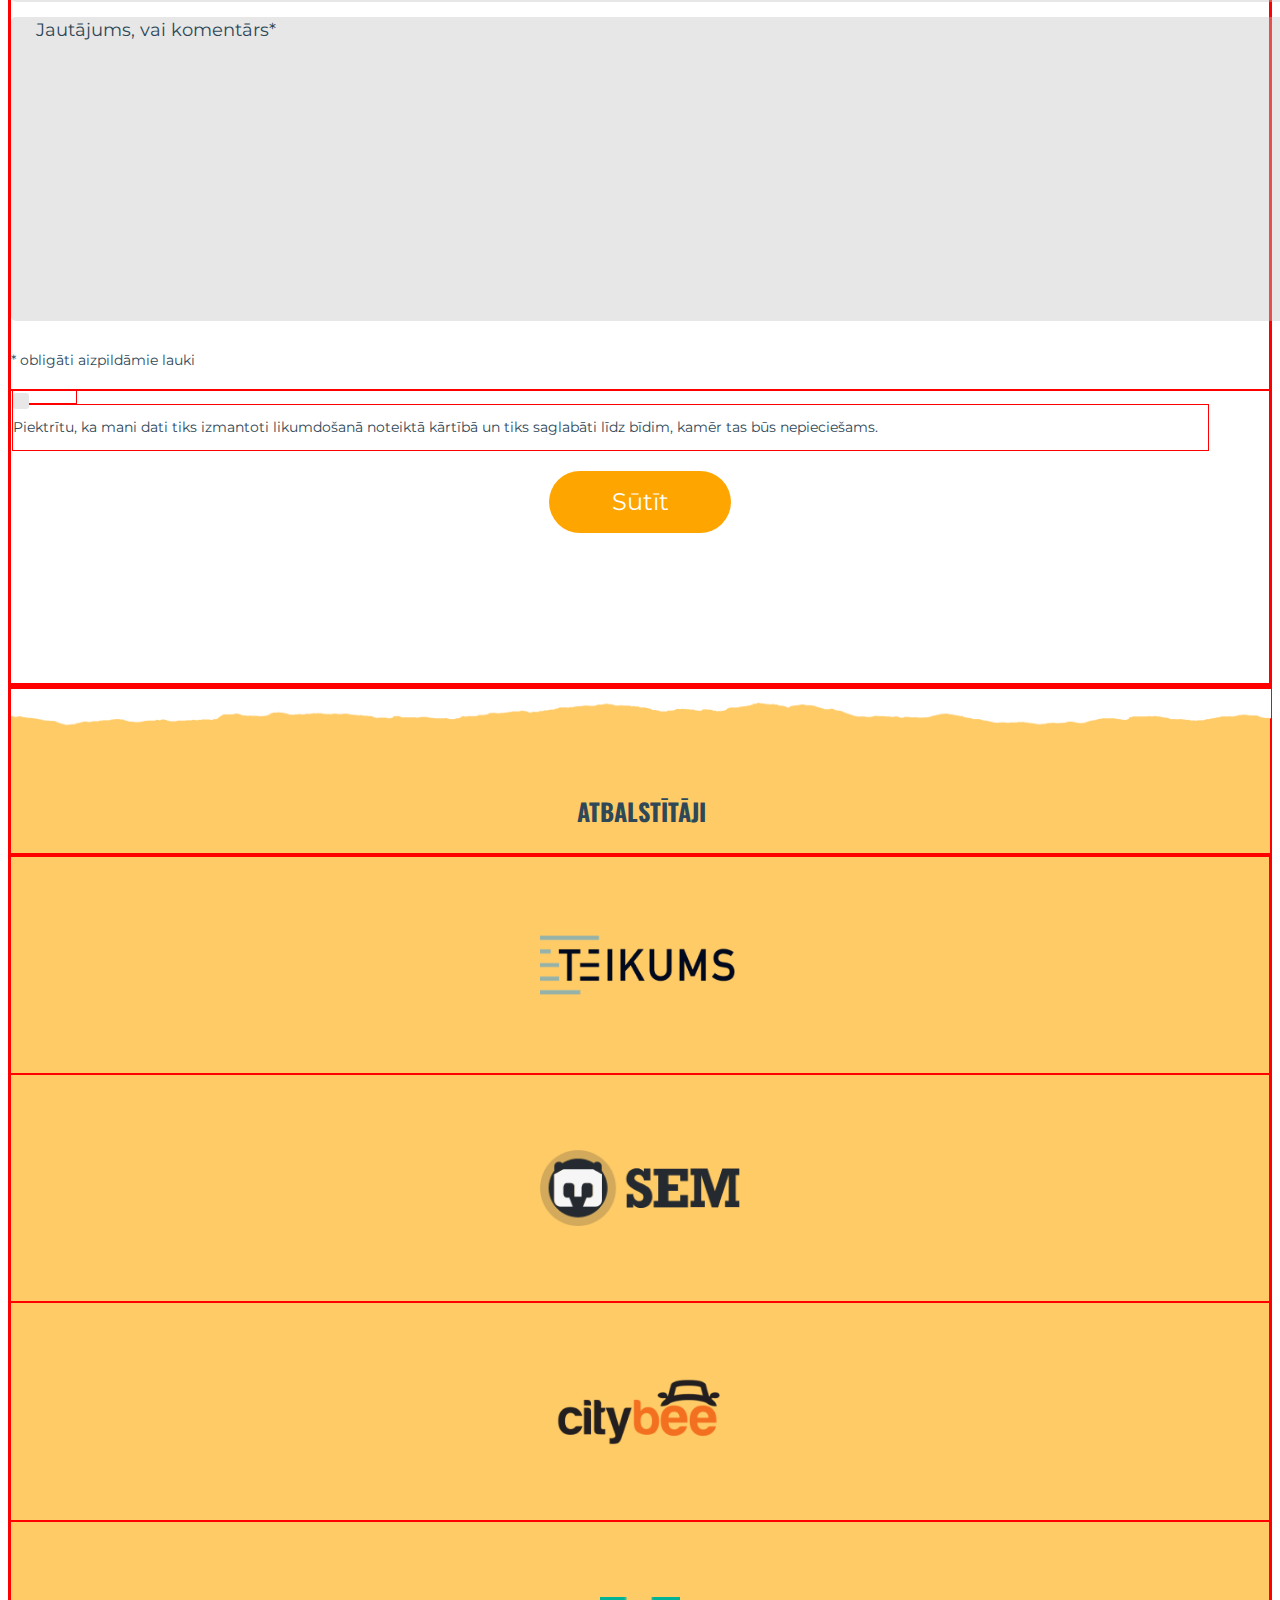
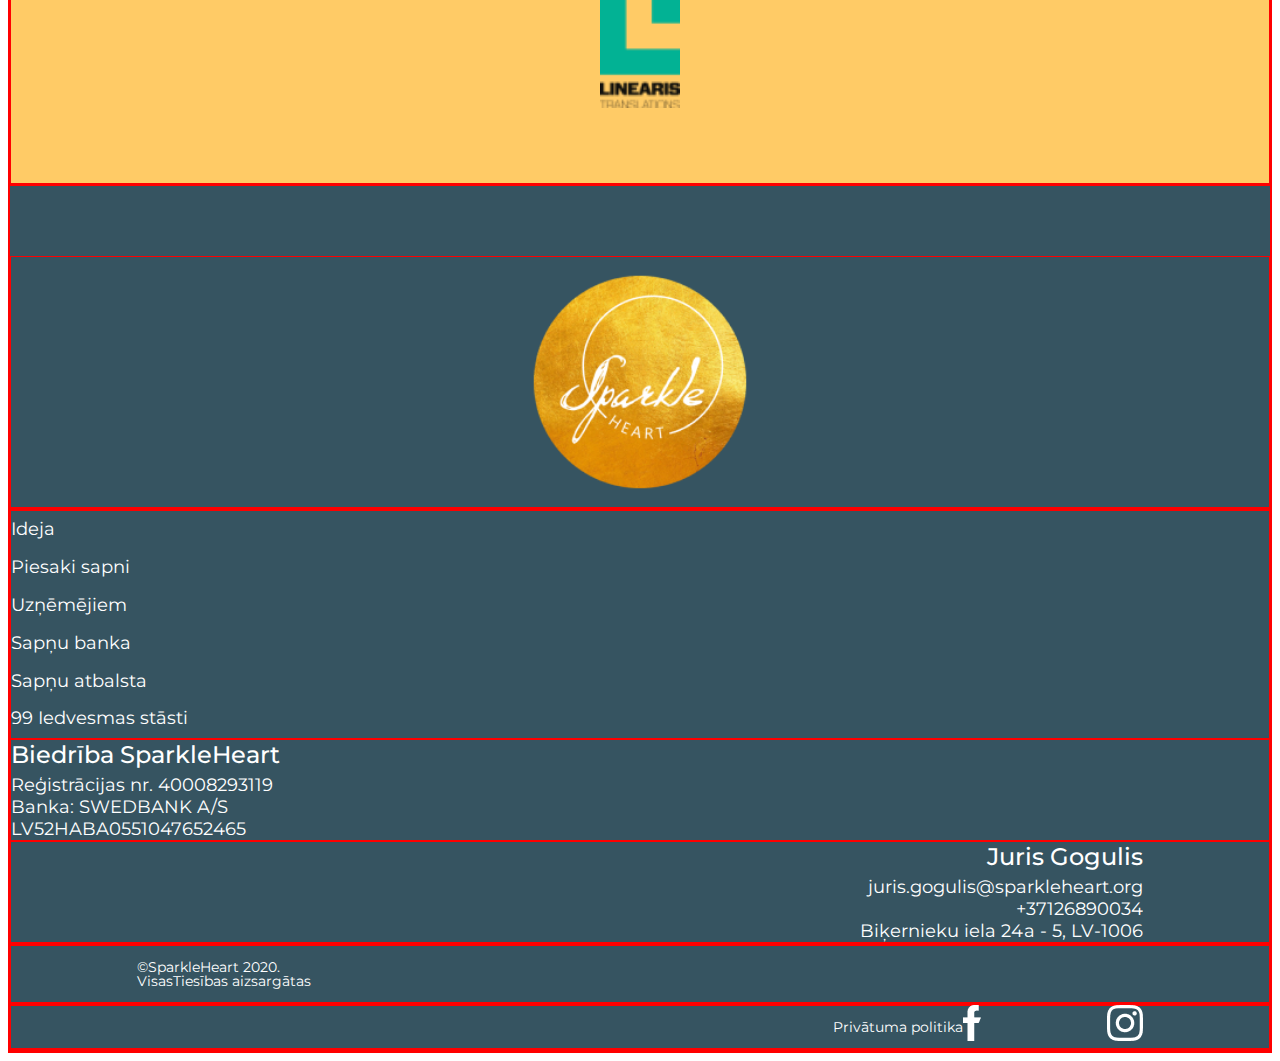
==== commit 1a7513ee: "06.04 darbs" ====
--- a/index.html
+++ b/index.html
@@ -31,12 +31,12 @@
             <div class="col-md-10">
                 <nav class="navbar">
                     <ul>
-                        <li class="navigacija"><a href="#">Ideja</a></li>    
-                        <li class="navigacija"><a href="#">Piesaki sapni</a></li>
-                        <li class="navigacija"><a href="#">Uzņēmējiem</a></li>
-                        <li class="navigacija"><a href="#">Sapņu banka</a></li>
-                        <li class="navigacija"><a href="#">Sapņu atbalsta</a></li>
-                        <li class="navigacija"><a href="#">99 Iedvesmas stāsti</a></li>
+                        <li class="navigacija"><a href="ideja.html">Ideja</a></li>    
+                        <li class="navigacija"><a href="sapnis.html">Piesaki sapni</a></li>
+                        <li class="navigacija"><a href="uznemejiem.html">Uzņēmējiem</a></li>
+                        <li class="navigacija"><a href="sapnuBanka.html">Sapņu banka</a></li>
+                        <li class="navigacija"><a href="sapnusAtbalsta.html">Sapņu atbalsta</a></li>
+                        <li class="navigacija"><a href="99Iedvesmas.html">99 Iedvesmas stāsti</a></li>
                         <li class="navigacija"><a href="#">LV</a></li>
                     </ul>
                 </nav>
@@ -65,7 +65,7 @@
         <!-- teksts-->
         <div class="row">
             <div class="col-md-12">
-                <p id="teksts">
+                <p class="text">
                     SparkleHeart ir biedrība, kas radīta, lai palīdzētu cilkvēkiem piepildīt pat pārdoršākos sapņus.
                     Šeit satiekas sapņotāji un viņu atbalstītāji - uzņemumi, kas sniedz palīdzīgu roku, lai kopā pasauli padarītu par labāku vietu mums viesiem.
                     Mēs esam gatavi palīdzēt Tev piepildīt sapni.
@@ -181,12 +181,12 @@
             <div class="col-md-1"></div>
             <div class="col-md-2">
                 <ul class="ulLogo" id="ulLink">
-                <li><a href="index.html">Ideja</a></li>
-                <li><a href="index.html">Piesaki sapni</a></li>
-                <li><a href="index.html">Uzņēmējiem</a></li>
-                <li><a href="index.html">Sapņu banka</a></li>
-                <li><a href="index.html">Sapņu atbalsta</a></li>
-                <li><a href="index.html">99 Iedvesmas stāsti</a></li>       
+                <li><a href="ideja.html">Ideja</a></li>
+                <li><a href="sapnis.html">Piesaki sapni</a></li>
+                <li><a href="uznemejiem.html">Uzņēmējiem</a></li>
+                <li><a href="sapnuBanka.html">Sapņu banka</a></li>
+                <li><a href="sapnusAtbalsta.html">Sapņu atbalsta</a></li>
+                <li><a href="99Iedvesmas.html">99 Iedvesmas stāsti</a></li>       
                 </ul>
             </div>
             <div class="col-md-4">
@@ -226,12 +226,12 @@
        
     <div class="overlayMenu"onclick="showMenu()">
         <ul id="OM">
-            <li><a href="index.html">Ideja</a></li>
-            <li><a href="index.html">Piesaki sapni</a></li>
-            <li><a href="index.html">Uzņēmējiem</a></li>
-            <li><a href="index.html">Sapņu banka</a></li>
-            <li><a href="index.html">Sapņu atbalsta</a></li>
-            <li><a href="index.html">99 Iedvesmas stāsti</a></li>   
+            <li><a href="ideja.html">Ideja</a></li>
+            <li><a href="sapnis.html">Piesaki sapni</a></li>
+            <li><a href="uznemejiem.html">Uzņēmējiem</a></li>
+            <li><a href="sapnuBanka.html">Sapņu banka</a></li>
+            <li><a href="sapnusAtbalsta.html">Sapņu atbalsta</a></li>
+            <li><a href="99Iedvesmas.html">99 Iedvesmas stāsti</a></li>   
             <li><a href="index.html">LV</a></li>             
         </ul>
     </div>
--- a/assets/css/style.css
+++ b/assets/css/style.css
@@ -1,5 +1,5 @@
 div {
-    border: 0px solid red;
+    border: 1px solid red;
 }
 
 
@@ -52,15 +52,16 @@
     max-width:160px;
     width:100%;
     height:auto;
+    cursor:pointer;
 }
 
 .navigacija {
   float: left;
   font-size:18px;
   font-family: 'Montserrat', sans-serif;
-  padding: 0px 29px;
   border: 0px solid green;
   font-weight:bold;
+  margin-right:50px;
 }
 
 .navigacija a {
@@ -119,6 +120,7 @@
 #logo{
     background-color:#365461;
     color:white;
+    padding-top:70px;
     
 }
 
@@ -136,7 +138,7 @@
     text-align:right;
     margin-right:10%;
 }
-#teksts{
+.text{
     text-align:center;
     font-size:18px;
     font-family: 'Montserrat', sans-serif;
@@ -546,6 +548,376 @@
     cursor:pointer;
 }
 
+#titlePage{
+    text-align:center;
+    font-weight:bold;
+    font-size:48px;
+    font-family: 'Oswald', sans-serif;
+    color:#2F4858;
+    margin-top:115px;    
+}
+
+#titleSapnuBanka{
+    text-align:center;
+    font-weight:bold;
+    font-size:48px;
+    font-family: 'Oswald', sans-serif;
+    color:#2F4858;
+    margin-top:115px; 
+    margin-bottom:40px;
+}
+
+
+#textIdeja{
+    margin-top:70px;
+    margin-left:30%;
+    margin-right:30%;
+    margin-bottom:145px;
+}
+
+#pictureJuris{
+    width:100%;
+}
+
+#pictureJurisText{
+    bottom:30px;
+    position:absolute;
+    color:white;
+    z-index:1;
+    font-family: 'Oswald', sans-serif;
+    font-weight:bold;
+    font-size:24px;
+    margin-left:25%;
+    margin-right:25%;
+    margin-bottom:90px;
+    text-align:center;
+    line-height:36px;    
+}
+
+#titleKenLudden{
+    font-family: 'Oswald', sans-serif;
+    font-size:24px;
+    color:#2F4858;
+}
+
+#descKenLudden{
+    font-family: 'Montserrat', sans-serif;
+    font-size:18px;
+    color:#2F4858;
+    margin-bottom:40px;
+}
+
+#textKenLudden{
+    font-family: 'Montserrat', sans-serif;
+    font-size:24px;
+    color:#2F4858;
+    font-style:italic;
+}
+
+
+
+#arrow1, #arrow2{
+    cursor:pointer;
+}
+
+#arrow2{
+    margin-left:40px;
+}
+
+#arrow2:hover{
+    opacity:0.5;
+}
+
+.KenLuddenRow{
+    margin-top:100px;
+    margin-bottom:100px;
+}
+
+#activePage{
+    border-bottom: 3px solid orange;
+    border-width:50%;
+}
+
+#textSapnis{
+    margin-top:70px;
+    margin-left:30%;
+    margin-right:30%;
+    margin-bottom:145px;
+    font-size:24px;
+    color:#2F4858;
+}
+
+.textBalloon, .titleBalloon{
+    text-align:center;
+    color:#2F4858;
+    
+}
+
+.textBalloon{
+    font-size: 18px;
+    margin-left:30%;
+    margin-right:30%;
+    font-family: 'Montserrat', sans-serif;
+    line-height:22px;
+    margin-bottom:150px;
+}
+
+.titleBalloon{
+    font-size:30px;
+    font-weight:bold;
+    font-family: 'Oswald', sans-serif;
+}
+
+.pictureBalloon{
+    display:block;
+    margin:0 auto 0 auto;
+    max-width:200px;
+    
+}
+
+.buttonSapnis{
+    width:25%;
+    height:50px;
+    background-color: orange;
+    border:none;
+    border-radius: 40px 40px 40px 40px;
+    color:white;
+    display:block;
+    position:absolute;
+    bottom:0;
+    left: 50%;
+    transform: translate(-50%, 0);
+    font-size:18px;
+    font-family: 'Montserrat', sans-serif;
+}
+
+#textUznemejiem,#textSapnusAtbalsta, #text99Iedvesmas{
+    margin-top:70px;
+    margin-bottom:0px;
+    font-size:18px;
+    color:#2F4858;
+    text-align:center;
+    font-family: 'Montserrat', sans-serif;
+}
+
+#textSapnusAtbalsta{
+    margin-bottom:80px;
+}
+
+
+.textMerkis{
+    font-family: 'Montserrat', sans-serif;
+    color:#2F4858;
+    font-size:18px;
+    line-height:21.94px;
+    padding-top:30px;
+}
+
+#titleMerkis, #titleMisija{
+    font-family: 'Oswald', sans-serif;
+    font-weight:bold;
+    color:#2f4858;
+    font-size:30px;
+    text-align:center;
+    margin-bottom:80px;
+    margin-top:120px;
+}
+
+#pictureSun, #pictureGlasses{
+    float:right;
+
+}
+
+#textCliff{
+    text-align:right;
+    margin-left:50%;
+    margin-right:5%;
+    margin-bottom:145px;
+}
+
+#textSun, #textGlasses{
+    margin-right:50%;
+    margin-left:5%;
+    margin-bottom:145px;
+}
+
+#titleMisija{
+    margin-top:10px;
+    margin-bottom:20px;
+}
+
+#textMisija{
+    text-align:center;
+    font-size:24px;
+    font-family: 'Montserrat', sans-serif;
+    font-weight:bold;
+    color:#2F4858;
+    margin-bottom:100px;
+}
+
+.row.sapnuBankaOrangeBackground{
+    background-color:#FFCB66;
+
+}
+
+#pictureTrees{
+    display:block;
+    margin: 0 auto 0 auto;
+    margin-top:150px;
+}
+
+#pictureRainbow{
+        display:block;
+    margin: 0 auto 0 auto;
+    margin-top:110px;
+}
+.textOrangeBackground{
+    color:white;
+    font-weight:bold;
+    font-size:24px;
+    line-height:29.26px;
+    text-align:center;
+    font-family: 'Montserrat', sans-serif;
+    margin-left:29%;
+    margin-right:29%;
+    margin-top:30px;
+    margin-bottom:100px;
+}
+
+
+#titleSapnusAtlasis{
+    font-family: 'Oswald', sans-serif;
+    font-weight:bold;
+    font-size:30px;
+    text-align:center;
+    color:#2F4858;
+    margin-bottom:60px;
+    margin-top:100px;
+}
+
+.textSapnusAtlasis{
+    font-family: 'Montserrat', sans-serif;
+    color:#2F4858;
+    font-weight:bold;
+    text-align:center;
+    font-size:24px;
+    margin-right:35%;
+    margin-left:35%;
+    margin-bottom:120px;
+}
+
+#picturePeople, #pictureMegaphone{
+    display:block;
+    margin: 0 auto 0 auto;
+}
+
+.freespace{
+    height:200px;
+}
+
+.title1SapnuBanka{
+    margin-top:-100px;
+}
+
+.dropdownBox{
+    background-color:#C4C4C4;
+    opacity:0.4;
+    width:300px;
+    border-radius:5px;
+}
+
+.dropdownBoxDesc{
+    color:#FFA800;
+    font-family: 'Montserrat', sans-serif;
+    font-size:18px;
+    font-weight:bold;
+}
+
+#leftDropdownBox{
+    float:right;
+    position:relative;
+    right:2%;
+    margin-bottom:30px;
+}
+
+#rightDropdownBox{
+    margin-left:2%;
+    margin-bottom:30px;
+}
+.dropdownBox{
+    color:#2F4858;
+    font-size:18px;
+    font-family: 'Montserrat', sans-serif;
+    line-height:21.94px;
+    border:none;
+}
+
+
+
+.grid-container{
+    display: grid;
+    grid-template-columns: auto auto auto auto auto auto;
+    grid-gap:15px;
+}
+
+.grid-container img{
+    max-width:160px;
+    width:100%;
+
+}
+
+.grid-item{
+    background-color: rgba(255, 255, 255, 0.8); 
+    text-align: center;
+    cursor:pointer;
+    position:relative;
+}
+
+
+.gridNumber{
+    position:absolute;
+    bottom:0;
+    right:0;
+    color:red;
+    font-family: 'Oswald', sans-serif;
+    font-size:36px;
+    font-weight:900;
+    z-index:1;
+    
+}
+
+#titleSparkleHeart{
+    font-family: 'Oswald', sans-serif;
+    font-weight:bold;
+    font-size:30px;
+    text-align:center;
+    color:#2F4858;
+}
+
+#textSparkleHeart{
+    font-family: 'Montserrat', sans-serif;
+    font-weight:bold;
+    font-size:18px;
+    text-align:center;
+    color:#2F4858;
+
+}
+
+.grid-container2{
+    display: grid;
+    grid-template-columns: auto auto auto;
+    grid-gap:15px;
+}
+
+.grid-item2{
+    background-color: rgba(255, 255, 255, 0.8); 
+    text-align: center;
+    cursor:pointer;
+}
+.grid-item2 img{
+    max-width:290px;
+    width:100%;
+}
 
 
 @media all and (max-width:1420px){
@@ -557,7 +929,8 @@
     }
     
     .navigacija{
-       padding:0 7px;
+       /*padding:0 7px;*/
+       margin-right:25px;
     }
 }
 
@@ -574,7 +947,8 @@
 
 @media only screen and (max-width: 900px){
     .navigacija{
-        padding:0 3px;
+        /*padding:0 3px;*/
+        /*margin-right:30px;*/
         
         
     }
@@ -665,7 +1039,7 @@
         height:150px;
     }
     
-    #teksts{
+    .text{
         margin-left:30%;
         margin-right:30%;
         
@@ -746,7 +1120,7 @@
        font-size:24px;
    }
    
-   #teksts{
+   .text{
        font-size:12px;
        margin-left:5%;
        margin-right:5%;
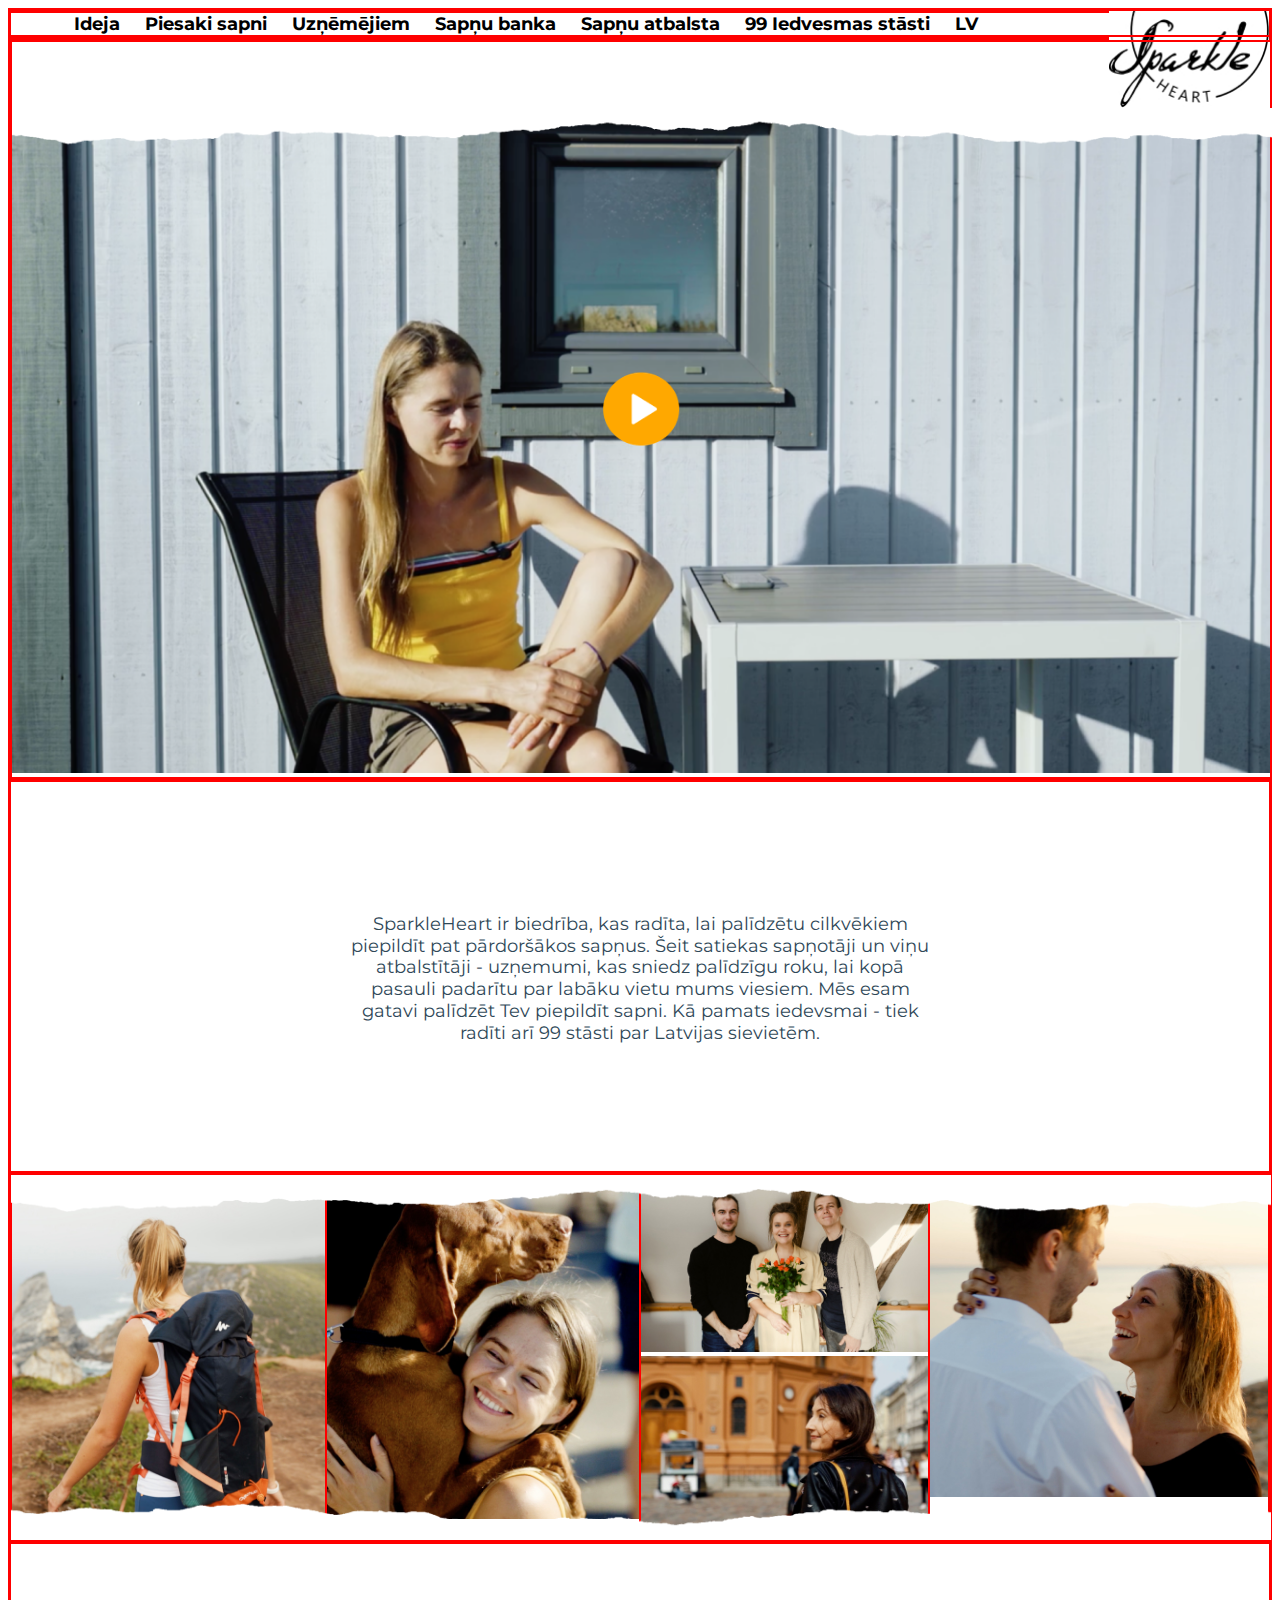
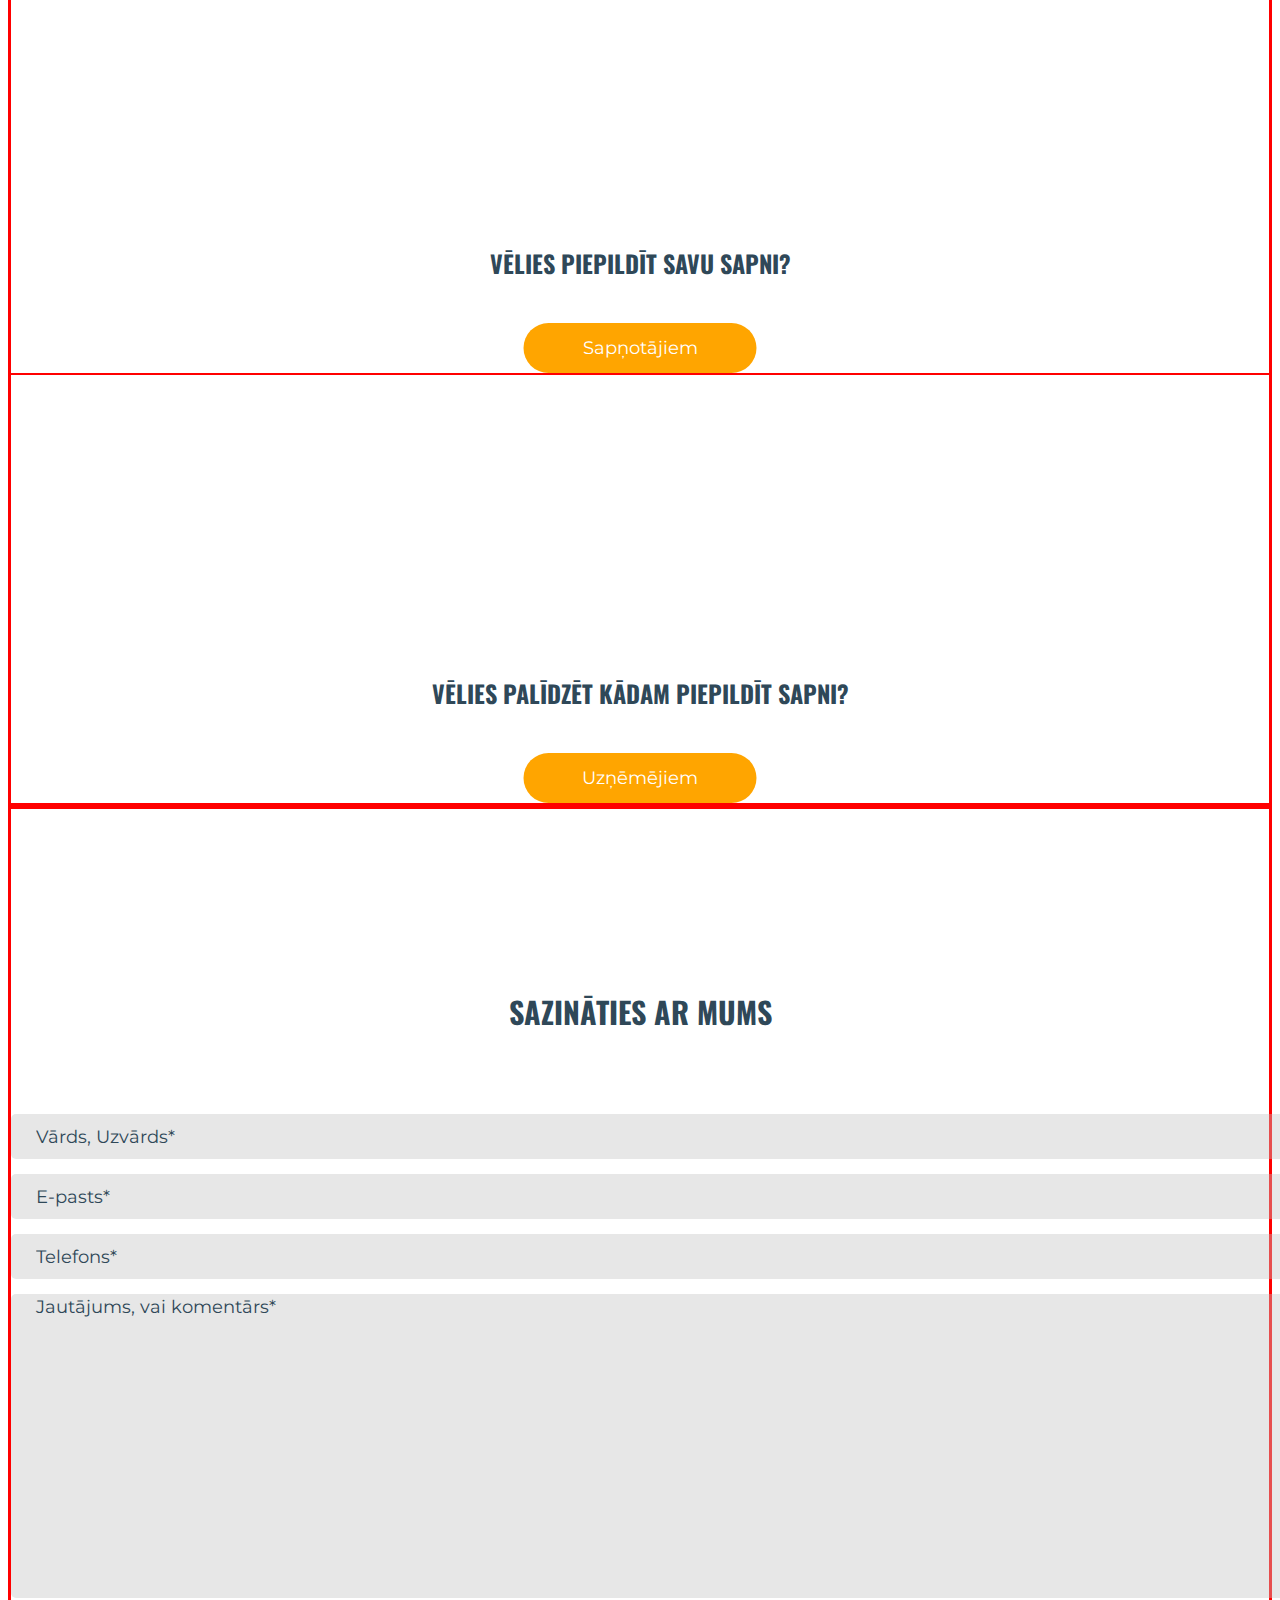
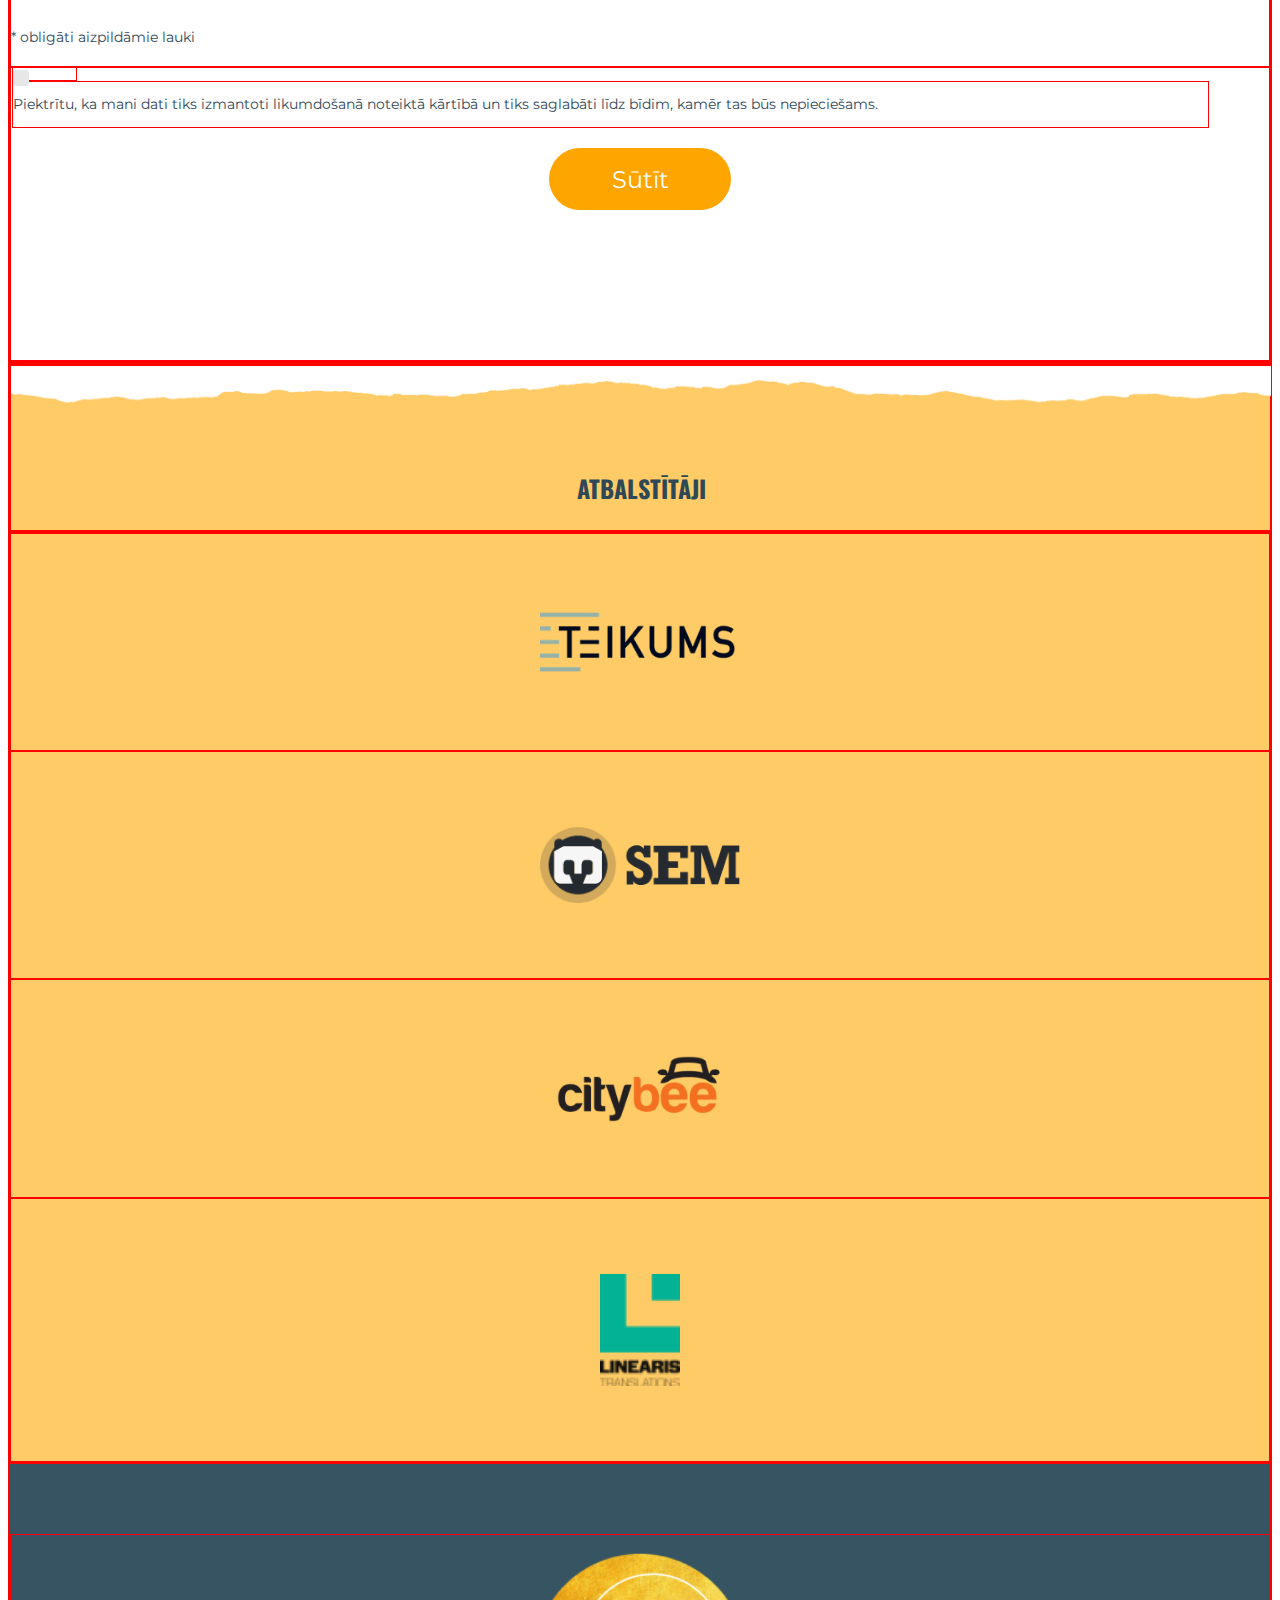
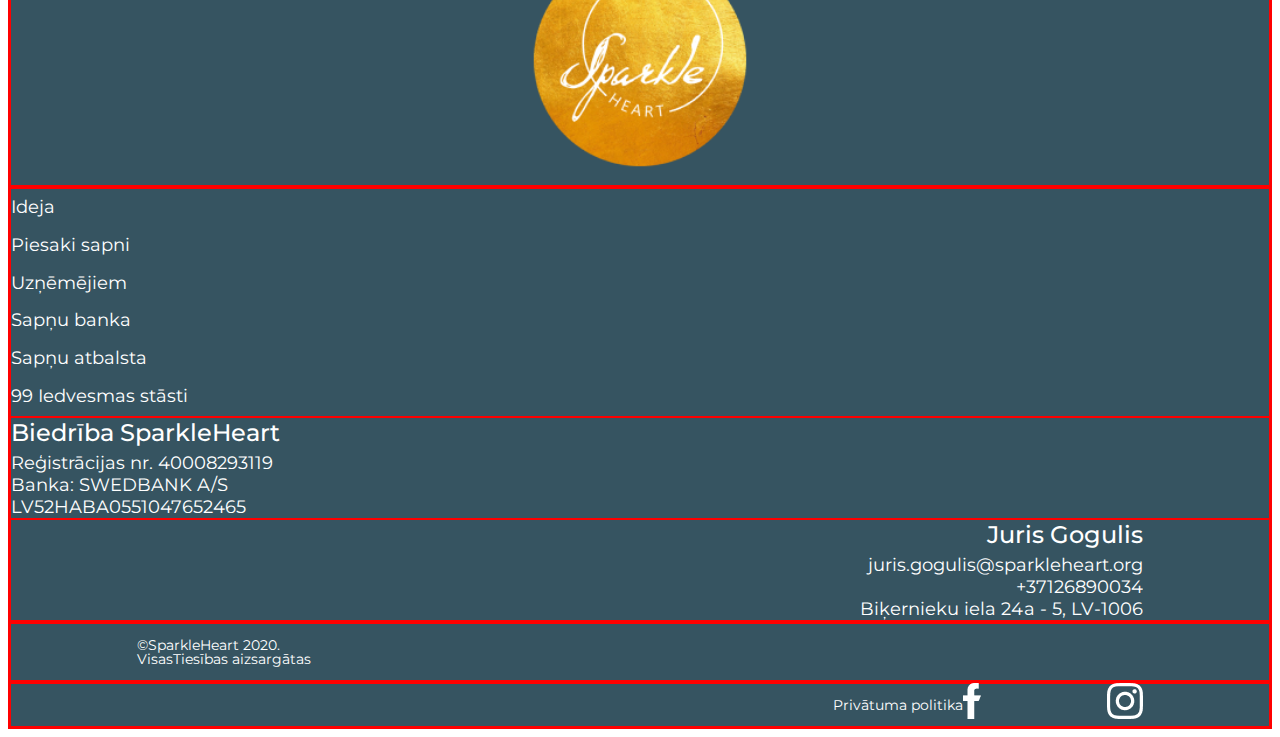
==== commit 8a29d21f: "12.04 darbs" ====
--- a/index.html
+++ b/index.html
@@ -1,5 +1,5 @@
 <!DOCTYPE html>
-<html lang="en">
+<html lang="lv">
 
 <head>
 	<meta charset="utf-8">
@@ -26,7 +26,7 @@
 	<div class="container-fluid">   
         <div class="row sparkleLogo">
             <div class="col-md-2">
-            <img src="assets/img/BlackLogo3.jpg" id="logoImg"></img>
+            <img class="logoImg" src="assets/img/BlackLogo3.jpg" alt="Logo">
             </div>
             <div class="col-md-10">
                 <nav class="navbar">
@@ -41,7 +41,7 @@
                     </ul>
                 </nav>
                 <div class="wrapper">
-                <div id="x" onclick="showMenu()">&#10005;</div>
+                <div class="xButton" onclick="showMenu()">&#10005;</div>
                 
                 </div>
             </div>
@@ -50,13 +50,12 @@
         <div class="row">
             <div class="wrapper vid">
                 <div class="col-md-12"> 
-                <img src="assets/img/ripped611.png" class="ripped"></img>
-                <video poster="assets/img/SparkleVideo1.png" id="video">
+                <img class="ripped" src="assets/img/ripped611.png" alt="">
+                <video class="video" poster="assets/img/SparkleVideo1.png">
                 <source src="assets/img/vid.mkv" type="video/mp4">
                 </video>                             
-                    <!--<div id="buttonBackground"></div>-->
-                    <img src="assets/img/whiteCircle.png" id="buttonBackground"/>
-                    <img src="assets/img/playButton.png" id="playButton"/>
+                    <img class="buttonBackground" src="assets/img/whiteCircle.png" alt="">
+                    <img class="playButton" src="assets/img/playButton.png" alt="">
                     
                                           
                 </div>
@@ -76,9 +75,9 @@
         <!--bildes-->
         <div class="row">
         <div class="wrapper">
-        <img src="assets/img/ripped67.png" class="ripped"></img>   
-        </div> 
-            <!--<div class="wrapper">-->
+        <img class="ripped" src="assets/img/ripped67.png" alt=""> 
+        </div>
+           <!-- 
             <div class="col-md-3 col-6"> 
                 <img src="assets/img/Zanda_1.jpg" class="bildes"></img>
             </div>
@@ -98,8 +97,20 @@
                 </div>
             <div class="wrapper2">
             <img src="assets/img/ripped68.png" class="ripped" id="ripped3"></img>
-            <!--</div>-->
-            </div>
+            </div>-->
+            
+            
+            <div class="grid-containerPictures1">           
+                <div class="gridItemPictures1"><img class="bildes pictureZanda" src="assets/img/Zanda_1.jpg" alt="Zanda"></div>
+                <div class="gridItemPictures1"><img class="bildes pictureSibilla" src="assets/img/Sibilla_4.jpg" alt="Sibilla"></div>
+                <div class="gridItemPictures1 picturesStacked1"><img class="bildes" src="assets/img/Brinuma_meita-15.jpg" alt="Brinuma meita"><img class="bildes" src="assets/img/Alina_11.jpg" alt="Alina"></div>
+                <div class="gridItemPictures1"><img class="bildes pictureAnda" src="assets/img/Anda_21.jpg" alt="Anda"></div>
+            </div>
+            
+            <div class="wrapper2">
+            <img class="ripped ripped3" src="assets/img/ripped68.png" alt="">
+            </div>
+            
         </div>
         <!-- pogas-->
         <div class="row">
@@ -122,17 +133,14 @@
             <div class="col-md-6">
             <p class="title2">SAZINĀTIES AR MUMS</p>
             <form>           
-                <input type="text" placeholder="Vārds, Uzvārds*" class="inputLauks1" id="vardsUzvardsInput" maxlength="26""></input>                   
-                <input type="text" placeholder="E-pasts*" class="inputLauks1" maxlength="35" id="epastsInput"></input><br>                                    
-                <input type="text" placeholder="Telefons*" id="inputLauks2" maxlength="8"></input><br>
-               <textarea id="inputLauks3" maxlength="450" placeholder="Jautājums, vai komentārs*"></textarea>
+                <input class="inputLauks1" id="vardsUzvardsInput" type="text" placeholder="Vārds, Uzvārds*" maxlength="26">                   
+                <input class="inputLauks1" id="epastsInput" type="text" placeholder="E-pasts*"  maxlength="35"><br>                                    
+                <input id="inputLauks2" type="text" placeholder="Telefons*"  maxlength="8"><br>
+                <textarea id="inputLauks3" maxlength="450" placeholder="Jautājums, vai komentārs*"></textarea>
                 <p class="underInputText">* obligāti aizpildāmie lauki<p><br>
-
-                
+               
                 <div class="checkboxText">
-
                     <div class="checkboxDiv">
-                    <!--<input type="checkbox" id="checkBox"/>-->
                     <label class="customCheckbox">
                     <input type="checkbox"/>
                     <span class="checkmark"></span>
@@ -144,43 +152,42 @@
                     </div>
                 </div>
                 
-                <input type="submit" value="Sūtīt" id="submitButton"></input>
+                <input class="submitButton" type="submit" value="Sūtīt">
             </form>
             </div>
         <div class="col-md-3"></div>
         </div>
-        <div class="row" id="atbalstitajiTeksts">
+        <div class="row atbalstitajiTeksts">
             <div class="wrapper">
-            <img src="assets/img/ripped67.png" class="ripped"></img>
+            <img class="ripped" src="assets/img/ripped67.png" alt="">
             <p>ATBALSTĪTĀJI</p>
             </div>
         </div>
         <!-- atbalstitaji-->
-        <div class="row" id="atbalstitaji">
-        
-            <div class="col-md-3">
-                <img src="assets/img/getlogo1.png"></img>
-            </div>
-            <div class="col-md-3">
-                <img src="assets/img/sem_logo-21.png"></img>
-            </div>
-            <div class="col-md-3">
-                <img src="assets/img/Citybee-logo1.png"></img>
-            </div>
-            <div class="col-md-3" id="lin">
-                <img src="assets/img/logo11.png"></img>
+        <div class="row atbalstitaji">       
+            <div class="col-md-3">
+                <img src="assets/img/getlogo1.png" alt="Teikums">
+            </div>
+            <div class="col-md-3">
+                <img src="assets/img/sem_logo-21.png" alt="Sem">
+            </div>
+            <div class="col-md-3">
+                <img src="assets/img/Citybee-logo1.png" alt="Citybee">
+            </div>
+            <div class="col-md-3 lin">
+                <img src="assets/img/logo11.png" alt="Linearis">
                 
             </div>
             
         </div>
-        <!-- logo-->
-        <div class="row" id="logo">
-            <div class="col-md-2">
-                <img src="assets/img/GoldenV2Logo3.png" id="goldenImg"></img>
+        <!-- logoo-->
+        <div class="row logo">
+            <div class="col-md-2">
+                <img class="goldenImg" src="assets/img/GoldenV2Logo3.png" alt="SparkleHeartGolden">
             </div>
             <div class="col-md-1"></div>
             <div class="col-md-2">
-                <ul class="ulLogo" id="ulLink">
+                <ul class="ulLogo ulLink">
                 <li><a href="ideja.html">Ideja</a></li>
                 <li><a href="sapnis.html">Piesaki sapni</a></li>
                 <li><a href="uznemejiem.html">Uzņēmējiem</a></li>
@@ -190,7 +197,7 @@
                 </ul>
             </div>
             <div class="col-md-4">
-                <ul class="ulLogo" id="ulBiedriba">
+                <ul class="ulLogo ulBiedriba">
                 <li class="liText">Biedrība SparkleHeart</li>
                 <li>Reģistrācijas nr. 40008293119</li>
                 <li>Banka: SWEDBANK A/S</li>
@@ -198,34 +205,45 @@
                 </ul>
             </div>
             <div class="col-md-3">
-                <ul class="ulLogo" id="ulLogo4">
+                <ul class="ulLogo ulLogo4">
                 <li class="liText"><span>Juris Gogulis</span></li>
                 <li>juris.gogulis@sparkleheart.org</li>
                 <li>+37126890034</li>
                 <li>Biķernieku iela 24a - 5, LV-1006</li>
-                <li id="rekviziti">Skatīt rekvizītus</li>
+                <li class="rekviziti">Skatīt rekvizītus</li>
                 </ul>
-                <img src="assets/img/ig.png" id="ig"/>
-                <img src="assets/img/facebook.png" id="fb"/>
-                
-            </div>
-        </div>
-        <div class="row"id="beigas">
-            <div class="col-md-3">
-            <p id="vt">&copy;SparkleHeart 2020.<br>
+                <img class="ig" src="assets/img/ig.png" alt="instagram">
+                <img class="fb" src="assets/img/facebook.png" alt="facebook">               
+            </div>
+        </div>
+        <div class="row beigas">
+            <div class="col-md-3">
+            <p class="vt">&copy;SparkleHeart 2020.<br>
             VisasTiesības aizsargātas
             </p>
             </div>
             <div class="col-md-7"></div>   
             <div class="col-md-2">
-            <p id="pp">Privātuma politika</p>
+            <p class="pp">Privātuma politika</p>
             </div>
        
         </div>       
     </div>
        
-    <div class="overlayMenu"onclick="showMenu()">
-        <ul id="OM">
+    <div class="overlayMenu" id="OM" onclick="showMenu()">
+            <div class="logoOverlayMenu">
+                <img src="assets/img/BlackLogo3.jpg" alt="Logo">
+            </div>
+        <div id="overlayGrid">
+            <div></div>
+            <div class="activePageOM">LV</div>
+            <div>EN</div>
+            <div>RU</div>
+            <div></div>
+        </div>
+    
+    
+        <ul>
             <li><a href="ideja.html">Ideja</a></li>
             <li><a href="sapnis.html">Piesaki sapni</a></li>
             <li><a href="uznemejiem.html">Uzņēmējiem</a></li>
@@ -242,6 +260,6 @@
     
     
    <!-- JavaScript -->
-	<script type="text/javascript" src="assets/js/theme.js"></script>
+	<script src="assets/js/theme.js"></script>
 </body>
 </html>--- a/assets/css/style.css
+++ b/assets/css/style.css
@@ -45,7 +45,7 @@
   background-color: white;
 }
 
-#logoImg{
+.logoImg{
     display:block;
     margin: 0 auto 0 auto;
     float:right;
@@ -113,18 +113,18 @@
     padding-bottom:50px;
 }
 
-#atbalstitaji{
+.atbalstitaji{
     background-color:#FFCB66;
 }
 
-#logo{
+.logo{
     background-color:#365461;
     color:white;
     padding-top:70px;
     
 }
 
-#logo span{
+.logo span{
     font-family: 'Montserrat', sans-serif;
 }
 
@@ -134,7 +134,7 @@
     font-family: 'Montserrat', sans-serif;
 }
 
-#ulLogo4{
+.ulLogo4{
     text-align:right;
     margin-right:10%;
 }
@@ -150,10 +150,10 @@
     line-height:21.94px;
 }
 
-#teksts2{
+.teksts2{
     padding-left:1px;
 }
-#inputLauki{
+.inputLauki{
     width:50%;
     position:relative;
     left:25%;
@@ -228,7 +228,7 @@
 
 
 
-#submitButton{
+.submitButton{
     width:182px;
     height:62px;
     background-color: orange;
@@ -246,7 +246,7 @@
 
 
 
-#beigas{
+.beigas{
     background-color:#365461;
     color:white;
     font-size:14px;
@@ -255,7 +255,7 @@
 }
 
 
-#video{
+.video{
     position:relative;
     width:100%;
     
@@ -263,7 +263,7 @@
 
 .vid{}
 
-#playButton{
+.playButton{
     position:absolute;
     cursor:pointer;
     width:6%;
@@ -273,7 +273,7 @@
 }
 
 
-#buttonBackground{
+.buttonBackground{
     position:absolute;
     cursor:pointer;
     width:5.7%;
@@ -282,7 +282,7 @@
     transform: translate(-50%, -50%); 
 }
 
-#tear1{
+.tear1{
     z-index:2;
     position:absolute;   
 }
@@ -293,11 +293,11 @@
     width:100%;
     
 }
-#ripped3{
+.ripped3{
   bottom:10%;
 }
 
-#ripped4{
+.ripped4{
     z-index:2;
     position:absolute;
     width:100%;   
@@ -305,13 +305,12 @@
 }
 
 
-#anda{
+.anda{
     height:100%;
     }
 
 .bildes{
     width:100%;
-    height:100%;
     position:relative;
 }
 
@@ -319,7 +318,7 @@
     padding:0;
 }
 
-#goldenImg{
+.goldenImg{
     display:block;
     margin: 0 auto 0 auto;
     transform:scale(0.85,0.85);
@@ -334,17 +333,17 @@
     font-weight:500;
 }
 
-#ulLink{
+.ulLink{
     line-height:2.1;
 }
 
-#ulLink li a{
+.ulLink li a{
     text-decoration:none;
     color:white;
 }
 
 
-#atbalstitaji img{
+.atbalstitaji img{
     display:block;
     margin:0 auto 0 auto;
     max-width:200px;
@@ -352,16 +351,16 @@
     width:80%;
 }
 
-#lin img{
+.lin img{
     max-width:80px;
 }
 
 
-#atbalstitajiTeksts{
+.atbalstitajiTeksts{
     background-color:#FFCB66;
     
 }
-#atbalstitajiTeksts p{
+.atbalstitajiTeksts p{
     text-align:center;
     font-family: 'Oswald', sans-serif;
     font-size:24px;
@@ -376,26 +375,26 @@
     margin-right:2.5%;
 }
 
-#wave1{
+.wave1{
     position:absolute;
     left:0;
     top:0;
 }
 
-#atbalstitaji div{
+.atbalstitaji div{
     padding-top:75px;
     padding-bottom:75px;
 }
 
-#vt{
+.vt{
     margin-left:10%;
 }
-#pp{
+.pp{
     text-align:right;
     margin-right:10%;
 }
 
-#x{
+.xButton{
     display:none;
     position: absolute;
     right:0;
@@ -429,17 +428,16 @@
 .checkboxTxt p{
     margin-right:5%;
 }
-
-.overlayMenu ul{
-    display:none;
-    background-color:black;
-    opacity:0.9;
+/**/
+.overlayMenu{  
+    background-color:white;
     position:fixed;
     top:0;
     left:0;
     width:100%;
     height:100%;
     z-index:2;
+    display:none;
 }
 
 .customCheckbox{
@@ -513,26 +511,59 @@
 }
 
 
+.logoOverlayMenu img{
+    position:absolute;
+    top:0;
+    left:0;
+    padding-left:5%;
+    z-index:11;
+    max-width:150px;
+    width:100%;
+}
 
 .overlayMenu li{
     
     font-size:50px;
     font-style:none;
     color:white;
-    text-align:center;    
+    text-align:center; 
+    font-size:18px;
+    margin-bottom:50px;
 }
 
 .overlayMenu li a{
     text-decoration: none;
-    color:white;
-    font-family: 'Montserrat', sans-serif;
+    color:black;
+    font-family: 'Montserrat', sans-serif;
+    font-weight: 500;
 }
 
 .overlayMenu li a:hover{
     text-decoration: none;
     color:gray;      
 }
-#rekviziti{
+
+#overlayGrid{
+    position:relative;
+    z-index:30;
+    display: grid;
+    grid-template-columns: 20% auto auto auto 20%;
+    grid-gap:15px;
+    margin-bottom:80px;
+    width:100%;
+    font-size:18px;
+    font-weight:600;
+    text-align:center;
+    font-family: 'Montserrat', sans-serif;
+    
+}
+
+
+#OM{
+    padding-top:150px;
+}
+
+.rekviziti{
     font-weight:bold;
     cursor:pointer;
     font-family: 'Montserrat', sans-serif;
@@ -540,7 +571,7 @@
     display:none;
 }
 
-#fb, #ig{
+.fb, .ig{
     position:relative;
     float:right;
     margin-right:10%;
@@ -548,7 +579,7 @@
     cursor:pointer;
 }
 
-#titlePage{
+.titlePage{
     text-align:center;
     font-weight:bold;
     font-size:48px;
@@ -557,7 +588,7 @@
     margin-top:115px;    
 }
 
-#titleSapnuBanka{
+.titleSapnuBanka{
     text-align:center;
     font-weight:bold;
     font-size:48px;
@@ -568,18 +599,18 @@
 }
 
 
-#textIdeja{
+.textIdeja{
     margin-top:70px;
     margin-left:30%;
     margin-right:30%;
     margin-bottom:145px;
 }
 
-#pictureJuris{
-    width:100%;
-}
-
-#pictureJurisText{
+.pictureJuris{
+    width:100%;
+}
+
+.pictureJurisText{
     bottom:30px;
     position:absolute;
     color:white;
@@ -594,20 +625,20 @@
     line-height:36px;    
 }
 
-#titleKenLudden{
+.titleKenLudden{
     font-family: 'Oswald', sans-serif;
     font-size:24px;
     color:#2F4858;
 }
 
-#descKenLudden{
+.descKenLudden{
     font-family: 'Montserrat', sans-serif;
     font-size:18px;
     color:#2F4858;
     margin-bottom:40px;
 }
 
-#textKenLudden{
+.textKenLudden{
     font-family: 'Montserrat', sans-serif;
     font-size:24px;
     color:#2F4858;
@@ -616,15 +647,15 @@
 
 
 
-#arrow1, #arrow2{
+.arrow1, .arrow2{
     cursor:pointer;
 }
 
-#arrow2{
+.arrow2{
     margin-left:40px;
 }
 
-#arrow2:hover{
+.arrow2:hover{
     opacity:0.5;
 }
 
@@ -633,12 +664,17 @@
     margin-bottom:100px;
 }
 
-#activePage{
+.activePage{
     border-bottom: 3px solid orange;
-    border-width:50%;
-}
-
-#textSapnis{
+}
+
+.activePageOM{
+    border-bottom: 5px solid orange;
+}
+
+
+
+.textSapnis{
     margin-top:70px;
     margin-left:30%;
     margin-right:30%;
@@ -666,14 +702,20 @@
     font-size:30px;
     font-weight:bold;
     font-family: 'Oswald', sans-serif;
+    margin-top:20px;
 }
 
 .pictureBalloon{
     display:block;
     margin:0 auto 0 auto;
     max-width:200px;
-    
-}
+
+    
+}
+
+.columnPersonigaisSapnis{
+    height:100%;
+    }
 
 .buttonSapnis{
     width:25%;
@@ -691,16 +733,20 @@
     font-family: 'Montserrat', sans-serif;
 }
 
-#textUznemejiem,#textSapnusAtbalsta, #text99Iedvesmas{
+.textUznemejiem,.textSapnusAtbalsta, .text99Iedvesmas{
     margin-top:70px;
-    margin-bottom:0px;
-    font-size:18px;
-    color:#2F4858;
-    text-align:center;
-    font-family: 'Montserrat', sans-serif;
-}
-
-#textSapnusAtbalsta{
+    margin-bottom:0;
+    font-size:18px;
+    color:#2F4858;
+    text-align:center;
+    font-family: 'Montserrat', sans-serif;
+}
+
+.text99Iedvesmas{
+    margin-bottom:100px;
+}
+
+.textSapnusAtbalsta{
     margin-bottom:80px;
 }
 
@@ -713,7 +759,7 @@
     padding-top:30px;
 }
 
-#titleMerkis, #titleMisija{
+.titleMerkis, .titleMisija{
     font-family: 'Oswald', sans-serif;
     font-weight:bold;
     color:#2f4858;
@@ -723,30 +769,30 @@
     margin-top:120px;
 }
 
-#pictureSun, #pictureGlasses{
+.pictureSun, .pictureGlasses{
     float:right;
 
 }
 
-#textCliff{
+.textCliff{
     text-align:right;
     margin-left:50%;
     margin-right:5%;
     margin-bottom:145px;
 }
 
-#textSun, #textGlasses{
+.textSun, .textGlasses{
     margin-right:50%;
     margin-left:5%;
     margin-bottom:145px;
 }
 
-#titleMisija{
+.titleMisija{
     margin-top:10px;
     margin-bottom:20px;
 }
 
-#textMisija{
+.textMisija{
     text-align:center;
     font-size:24px;
     font-family: 'Montserrat', sans-serif;
@@ -760,16 +806,20 @@
 
 }
 
-#pictureTrees{
+.pictureTrees{
     display:block;
     margin: 0 auto 0 auto;
     margin-top:150px;
-}
-
-#pictureRainbow{
-        display:block;
+    max-width:150px;
+    width:100%;
+}
+
+.pictureRainbow{
+    display:block;
     margin: 0 auto 0 auto;
     margin-top:110px;
+    max-width:300px;
+    width:100%;
 }
 .textOrangeBackground{
     color:white;
@@ -785,7 +835,7 @@
 }
 
 
-#titleSapnusAtlasis{
+.titleSapnusAtlasis{
     font-family: 'Oswald', sans-serif;
     font-weight:bold;
     font-size:30px;
@@ -806,9 +856,11 @@
     margin-bottom:120px;
 }
 
-#picturePeople, #pictureMegaphone{
+.picturePeople, .pictureMegaphone{
     display:block;
     margin: 0 auto 0 auto;
+    max-width:150px;
+    width:100%;
 }
 
 .freespace{
@@ -833,14 +885,14 @@
     font-weight:bold;
 }
 
-#leftDropdownBox{
+.leftDropdownBox{
     float:right;
     position:relative;
     right:2%;
     margin-bottom:30px;
 }
 
-#rightDropdownBox{
+.rightDropdownBox{
     margin-left:2%;
     margin-bottom:30px;
 }
@@ -852,16 +904,15 @@
     border:none;
 }
 
-
-
 .grid-container{
     display: grid;
-    grid-template-columns: auto auto auto auto auto auto;
-    grid-gap:15px;
+    grid-template-columns: 14% auto auto auto auto auto auto 14%;
+    grid-gap: 1%;
+    margin-bottom:150px;
 }
 
 .grid-container img{
-    max-width:160px;
+    max-width:205px;
     width:100%;
 
 }
@@ -876,17 +927,34 @@
 
 .gridNumber{
     position:absolute;
-    bottom:0;
-    right:0;
-    color:red;
+    color:white;
     font-family: 'Oswald', sans-serif;
     font-size:36px;
     font-weight:900;
-    z-index:1;
-    
-}
-
-#titleSparkleHeart{
+    z-index:2;
+    width:100%;
+    height:100%;
+    top:0;
+    left:0;    
+    
+}
+
+.gridNumber p{
+    position:absolute;
+    bottom:0;
+    right:5%;
+}
+
+.gridPictureTransparent{
+    position:absolute;
+    z-index:2;
+    left:0;
+    top:0;
+    opacity:.4;
+    height:100%;
+}
+
+.titleSparkleHeart{
     font-family: 'Oswald', sans-serif;
     font-weight:bold;
     font-size:30px;
@@ -894,7 +962,7 @@
     color:#2F4858;
 }
 
-#textSparkleHeart{
+.textSparkleHeart{
     font-family: 'Montserrat', sans-serif;
     font-weight:bold;
     font-size:18px;
@@ -905,7 +973,7 @@
 
 .grid-container2{
     display: grid;
-    grid-template-columns: auto auto auto;
+    grid-template-columns: 9% auto auto auto 9%;
     grid-gap:15px;
 }
 
@@ -915,9 +983,124 @@
     cursor:pointer;
 }
 .grid-item2 img{
-    max-width:290px;
-    width:100%;
-}
+    max-width:320px;
+    width:100%;
+}
+
+.grid-containerPictures1{
+    display: grid;
+    grid-template-columns: 25% 25% 23% 27%;
+    
+}
+
+.grid-containerPictures2{
+    display: grid;
+    grid-template-columns: 22% 22% 22% 34%;
+    
+}
+
+.gridItemPictures1{
+  
+
+}
+
+#submitMessage1{
+    text-align:center;
+    color:orange;
+    font-family: 'Montserrat', sans-serif;
+    font-size:24px;
+    font-weight:500;
+    display:none;
+    margin-left:7%;
+    margin-right:7%;
+}
+
+#submitMessage2{
+    margin-top:-20px;
+    text-align:center;
+    color:orange;
+    font-family: 'Montserrat', sans-serif;
+    font-size:18px;
+    font-weight:500;
+    display:none;
+    margin-bottom:150px;
+    margin-left:7%;
+    margin-right:7%;
+    line-height:22px;
+}
+
+.pictureJurisRow{
+    
+    height:800px;
+    background-image: url(.img/Juris.png);
+}
+
+.cliffGrid{
+        display: grid;
+        grid-template-columns: 55% 45%;    
+   }
+
+
+.glassesGrid, .sunGrid{
+        display: grid;
+        grid-template-columns: 45% 55%;    
+   }
+
+
+#showMoreButton{
+    display:block;
+    margin:0 auto 0 auto;
+    width:75%;
+    height:50px;
+    background-color: orange;
+    border:none;
+    border-radius: 40px 40px 40px 40px;
+    color:white;
+    display:block;
+    font-size:18px;
+    font-family: 'Montserrat', sans-serif;
+    margin-bottom:150px;
+    outline:none;
+    display:none;
+}
+
+.pictureDescGridContainer2{
+    position:absolute;
+    bottom:0;
+    z-index:300;
+    display:block;
+    width:100%;
+    margin-bottom:10px;
+}
+
+
+.pictureDescGridContainer2 p:nth-of-type(1){
+    color:white;
+    font-size:24px;
+    font-family: 'Oswald', sans-serif;
+    font-weight:500;
+    text-align:center;
+    margin: 0 auto 0 auto;
+    margin-bottom:0;   
+    width:80%;
+}
+
+
+.pictureDescGridContainer2 p:nth-of-type(2){
+    color:white;
+    font-size:18px;
+    font-family: 'Montserrat', sans-serif;
+    font-weight:500;
+    text-align:center;
+    margin: 0 auto 0 auto; 
+    width:70%;
+}
+
+.grid-item2{
+    position:relative;
+}
+
+
 
 
 @media all and (max-width:1420px){
@@ -938,7 +1121,7 @@
     .navbar{
         display:none;
     }
-        #x{
+        .xButton{
         display:block;        
         right:10%;                
     }                
@@ -952,7 +1135,7 @@
         
         
     }
-     #atbalstitaji img{
+     .atbalstitaji img{
         /*transform:scale(0.6, 0.6);*/
         
     }
@@ -967,7 +1150,7 @@
         width:70%;
     }
     
-    #atbalstitaji img{
+    .atbalstitaji img{
         /*transform:scale(0.75, 0.75);*/
 
     }
@@ -976,13 +1159,89 @@
 }
 
 @media only screen and (max-width: 768px){
-    #ulLogo4{
+    .grid-containerPictures1{
+        display: grid;
+        grid-template-columns: 45% 10% 45%;    
+   }
+
+        .grid-containerPictures2{
+        display: grid;
+        grid-template-columns: 45% 5% 5% 45%;
+    
+}
+
+
+
+    .grid-containerPictures1 div:nth-of-type(1) {
+        order: 3;
+        grid-column: 1 / span 2;        
+    }
+    
+    .grid-containerPictures1 div:nth-of-type(2) {
+        order: 4;        
+    }   
+    .grid-containerPictures1 div:nth-of-type(3) {
+        order: 1;
+    }
+    .grid-containerPictures1 div:nth-of-type(4) {
+        order: 2;
+        grid-column: 2 / span 3;
+    }
+    
+    .grid-containerPictures2 div:nth-of-type(1) {
+        order: 3;
+        grid-column: 1 / span 2;        
+    }
+    
+    .grid-containerPictures2 div:nth-of-type(2) {
+        order: 4;    
+        grid-column: 3 / span 2; 
+    }   
+    .grid-containerPictures2 div:nth-of-type(3) {
+        order: 1;
+    }
+    .grid-containerPictures2 div:nth-of-type(4) {
+        order: 2;
+        grid-column: 2 / span 3;
+    }
+    
+    
+    .pictureLauma{
+        
+    }
+    
+    .pictureBrinumaMeita{
+        height:100%;
+       
+    }
+    
+    .pictureZanda{
+        height:100%;
+    }
+       
+    .pictureSibilla{
+        height:100%;
+    }
+    
+    
+    .pictureStacked1{
+        max-height:200px;
+    }
+    
+    .pictureAnda{
+        height:100%;
+    }
+    
+    
+    
+
+    .ulLogo4{
         text-align:left;
         margin-left:5%;
         line-height:2.1;
     }
     
-    #logoImg{
+    .logoImg{
         transform:scale(0.9,0.9);
     }
     
@@ -991,11 +1250,11 @@
     font-size:12px;
     }
     
-    #vt{
+    .vt{
         text-align:left;
         margin-left:5%;
     }
-    #pp{
+    .pp{
         text-align:left;
         margin-left:5%;
     }
@@ -1005,10 +1264,11 @@
     }
     
 
-    #goldenImg{
+    .goldenImg{
         position:relative;
         float:left;       
         transform:scale(0.8,0.8);
+        max-width:200px;
     }
     
     .inputLauks1{
@@ -1035,7 +1295,7 @@
         margin: 0 auto 0 auto;
     }
     
-    #inputLauks3{
+    .inputLauks3{
         height:150px;
     }
     
@@ -1045,13 +1305,17 @@
         
     }
     
+    .titlePage{
+        font-size:36px;
+    }
+    
     .button1{
-        width:183px;
+        width:70%;
         height:50px;
         font-size:18px;
     }
     
-    #atbalstitaji .col-md-3{
+    .atbalstitaji .col-md-3{
         width:50%;
     }   
        
@@ -1062,22 +1326,22 @@
         width:70%;
     }
     
-    #ulLink{
+    .ulLink{
         display:none;
     }
-    #ulBiedriba{
+    .ulBiedriba{
         display:none;
     }
    .liText{
        padding-bottom:25px;
    }
-   #fb, #ig{
+   .fb, .ig{
        float:left;
        margin-left:5%;
        margin-bottom:2%;
    }
    
-   #pp,#vt{
+   .pp,.vt{
        font-size:11px;
    }
    
@@ -1091,7 +1355,7 @@
        
    }    
    
-   #rekviziti{
+   .rekviziti{
        display:block;
    }
    
@@ -1112,11 +1376,12 @@
    textarea{
        font-size:14px;
    }
-   #submitButton{
+   .submitButton{
+       margin-top:100px;
        margin-bottom:170px;
    }
    
-   #atbalstitajiTeksts p{
+   .atbalstitajiTeksts p{
        font-size:24px;
    }
    
@@ -1126,11 +1391,198 @@
        margin-right:5%;
    }
    
-   #beigas br{
+   .beigas br{
        display:none;
    }
-
-}
-
-
-
+   
+   .titlePage{
+       margin-top:40px;
+   }
+   .textSapnis{
+       margin-top:30px;
+       font-family: 'Montserrat', sans-serif;
+       font-size:14px;
+       font-weight:500;
+       margin-bottom:100px;
+   }
+   .titleBalloon{
+       font-size:18px;
+   }
+
+    .textBalloon{
+       font-size:12px;
+       font-family: 'Montserrat', sans-serif;
+       margin-left:10%;
+       margin-right:10%;
+   }
+   .buttonSapnis{
+       width:70%;
+       margin-top:70px;
+       margin-bottom:80px;
+   }
+   
+   #submitMessage2{
+       margin-bottom:200px;
+       margin-left:10%;
+       margin-right:10%;
+       line-height:17px;
+   }
+
+    .pictureJurisText{
+        bottom:-50px;
+        font-size:18px;
+        margin-left:5%;
+        margin-right:5%;
+        font-weight:500;
+    }
+    
+    .titleKenLudden, .textKenLudden, .descKenLudden, .arrow1, .arrow2{
+        margin-right:5%;
+        margin-left:5%;
+    }
+    
+    .textIdeja{
+        margin-top:40px;
+        margin-bottom:120px;
+        font-size:12px;
+    }
+    
+    .textUznemejiem{
+        font-size:14px;
+        margin-top:40px;
+    }
+    
+    .title2Uznemejiem{
+        margin-top:-30px;
+        margin-bottom:-25px;
+    }
+    
+    .underInputText{
+        margin-top:10px;
+        margin-bottom:-10px;
+    }
+    
+    .pictureSun, .pictureCliff, .pictureGlasses{
+        float:none;
+        display:block;
+        margin: 0 auto 0 auto;
+        max-width:150px;
+        width:100%;
+    }
+    
+    .textSun, .textCliff, .textGlasses{
+        margin-left:5%;
+        margin-right:5%;
+        text-align:center;
+    }
+    
+    .glassesGrid, .sunGrid, .cliffGrid{
+        grid-template-columns: 100%;    
+   }
+    
+    .cliffGrid div:nth-of-type(1){
+        order:2;
+    }
+    .cliffGrid div:nth-of-type(2){
+        order:1;
+    }
+    
+    .textSun, .textCliff, .textGlasses{
+        margin-bottom:100px;
+    }
+    
+    .titleMisija{
+        font-size:24px;
+    }
+    
+    .textMisija{
+        font-size:18px;
+    }
+    
+    .textOrangeBackground{
+        font-size: 18px;
+        margin-left:5%;
+        margin-right:5%;
+        font-weight:500;
+    }
+    
+    .titleSapnusAtlasis{
+        font-size:24px;
+    }
+    
+    .textSapnusAtlasis{
+        font-size:18px;
+        margin-left:5%;
+        margin-right:5%;
+    }
+    
+    .title1SapnuBanka{
+        margin:1%;
+        font-size:18px;
+    }
+    
+    .grid-container{
+    display: grid;
+    grid-template-columns: auto auto;
+    grid-gap:0;
+    }
+        
+    .grid-container .grid-item:nth-of-type(even){
+        padding-left:18px;
+    }
+    .grid-container .grid-item:nth-of-type(odd){
+        padding-right:18px;
+    }
+    
+    
+    .grid-container img{
+        max-width:380px;
+        padding-left:7px;
+        padding-right:7px;
+        padding-bottom:12px;   
+    }
+    
+
+    .gridContainerFreeSpace{
+        display:none;
+    }
+
+    .text99Iedvesmas{
+        font-size:18px;
+        font-weight:700;
+        margin-bottom:60px;
+    }
+    
+    #showMoreButton{
+        display:block;
+    }
+    
+    .hidden{
+    display:none;
+    }
+    
+    .grid-container2{
+    grid-template-columns: auto;
+    grid-row-gap:30px;
+    }
+    
+    .grid-container2 img{
+        max-width:420px;
+    }
+    
+    .pictureDescGridContainer2 p:nth-of-type(1){
+    font-size:18px;
+    }
+
+
+    .pictureDescGridContainer2 p:nth-of-type(2){
+    font-size:14px;
+    }
+    
+    
+    
+    
+}
+
+
+
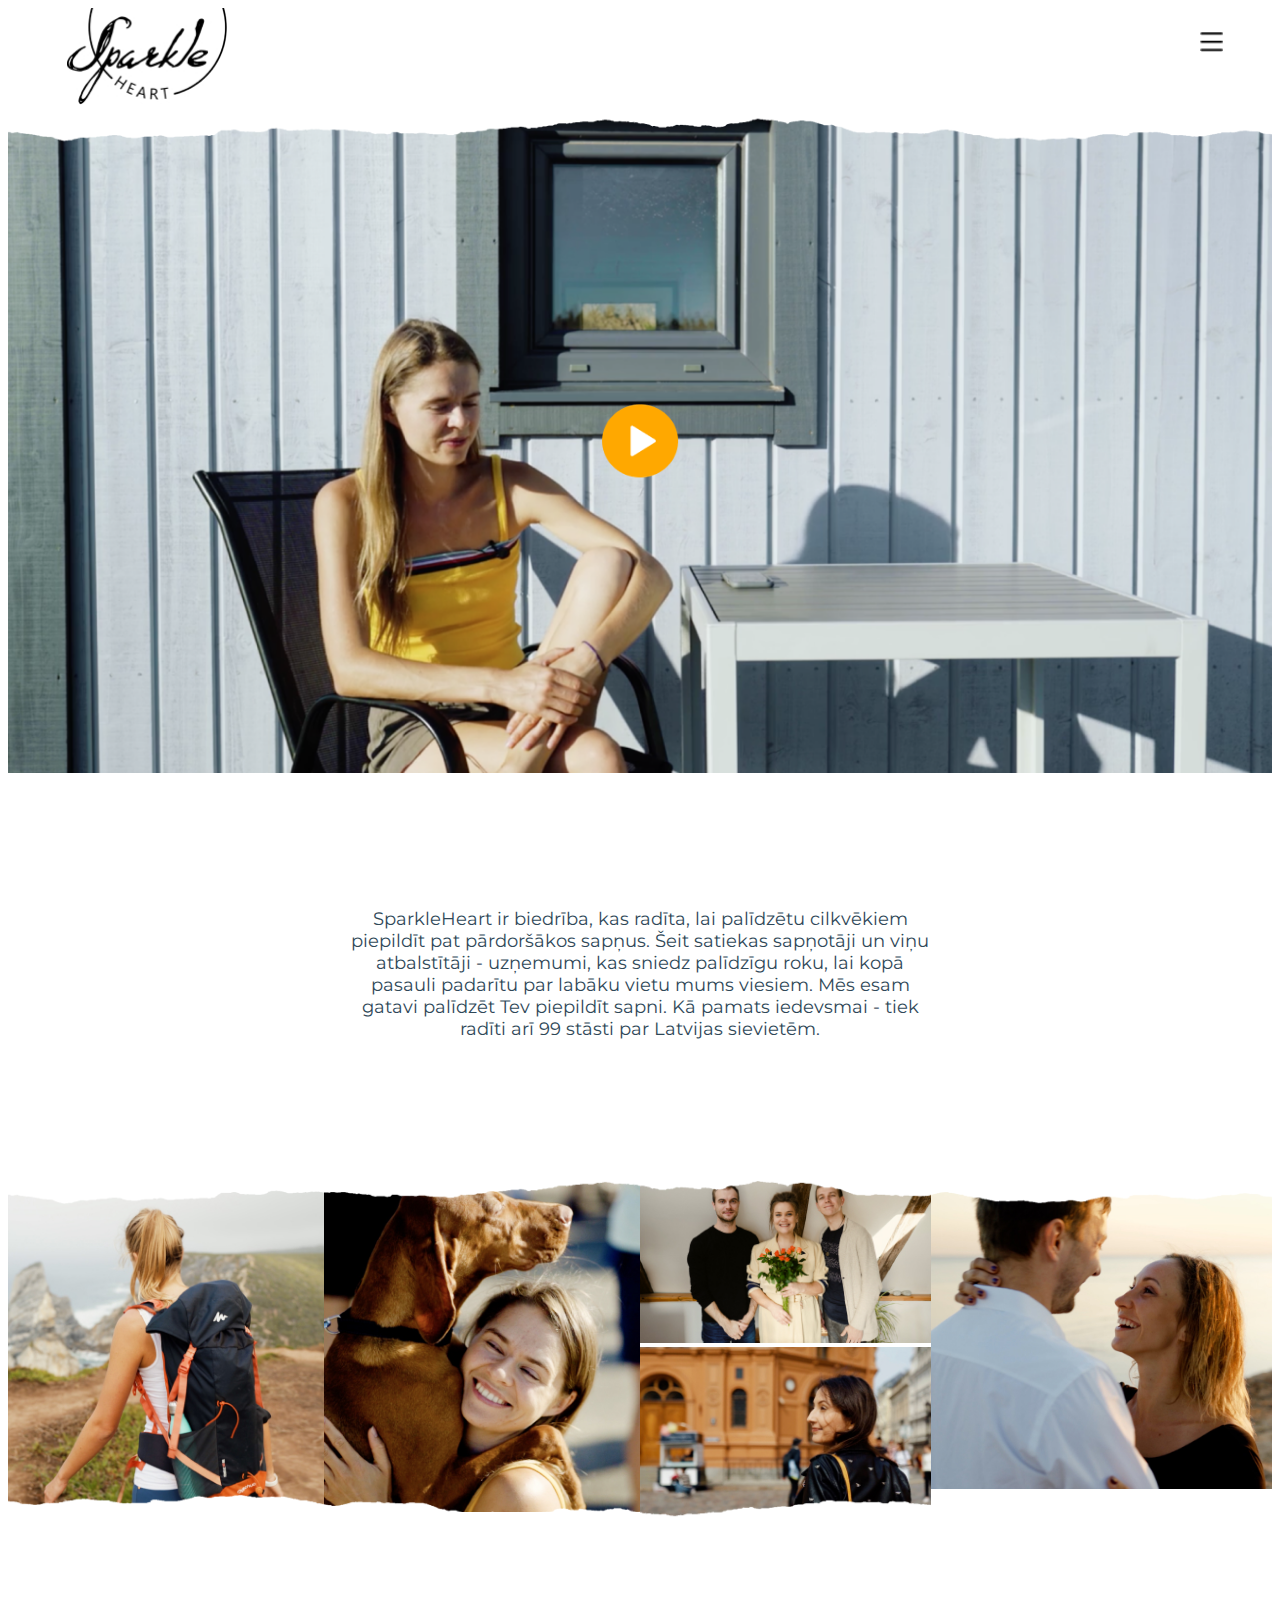
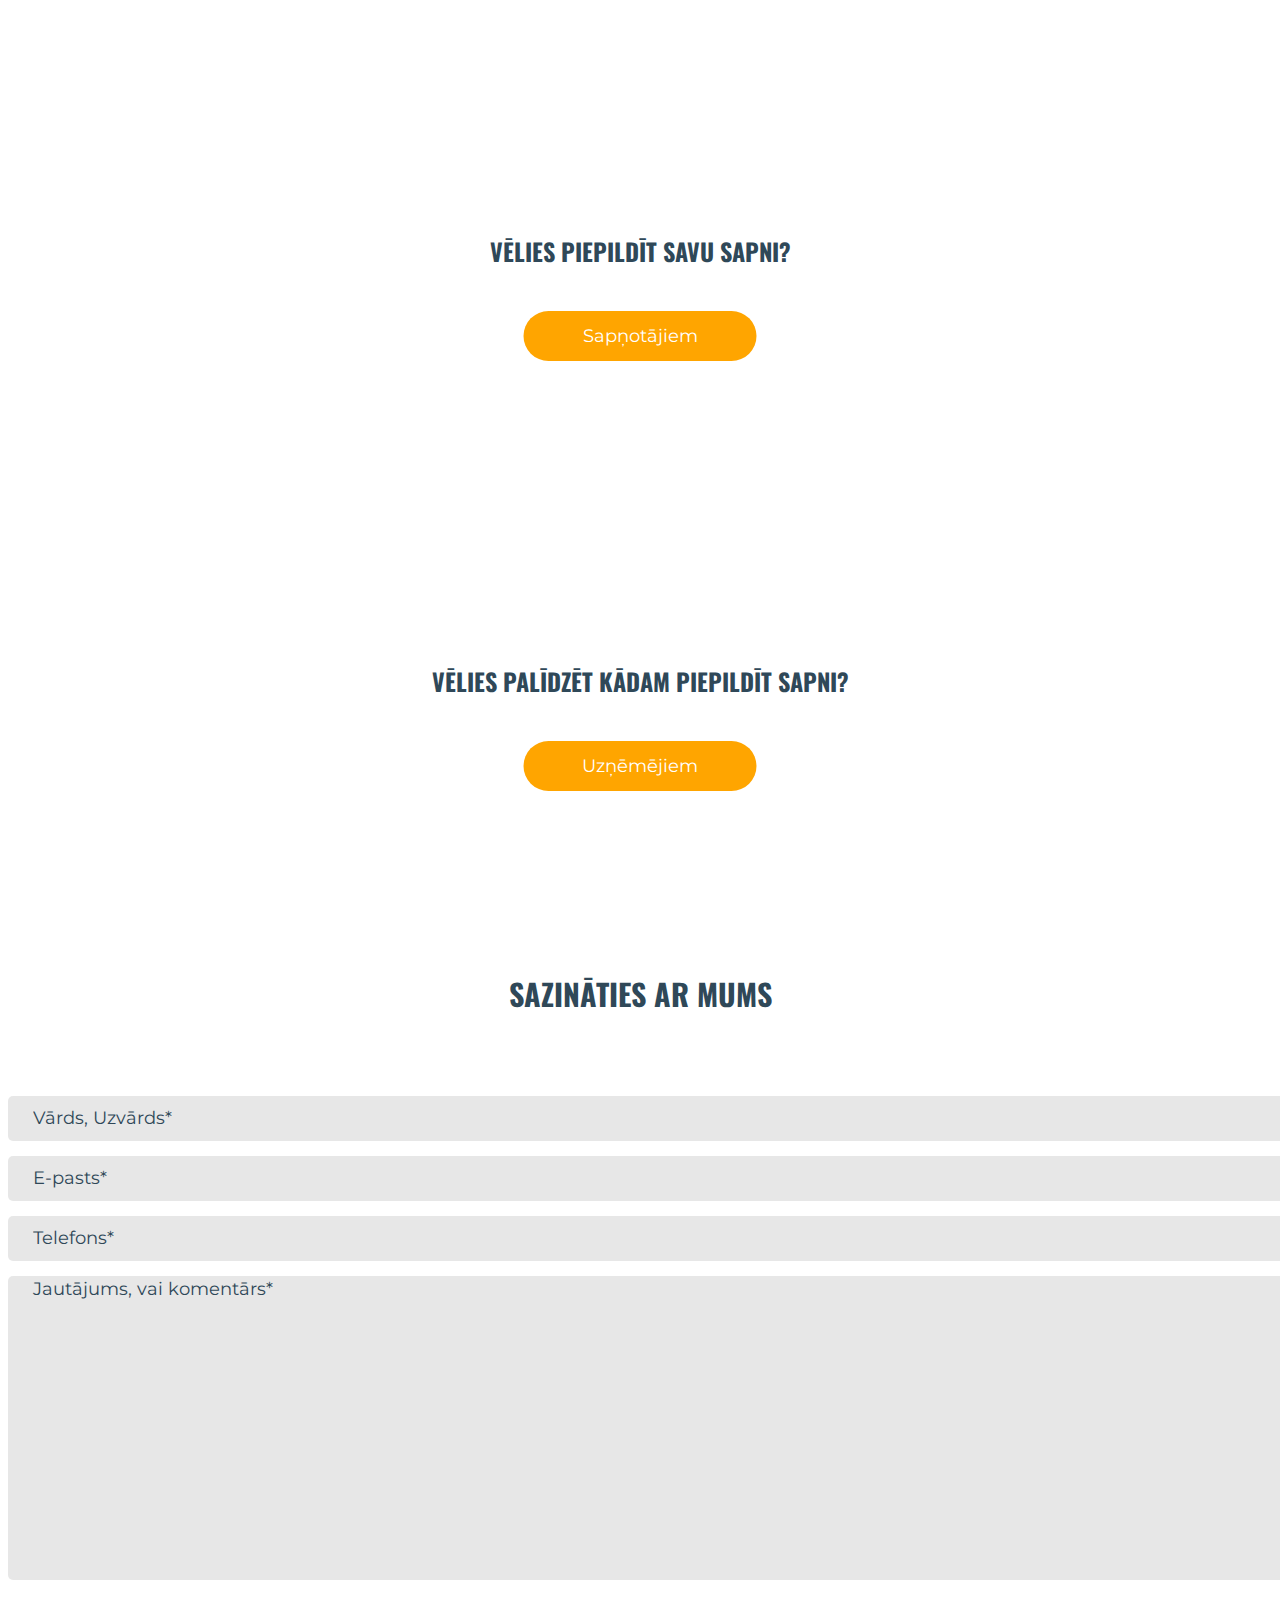
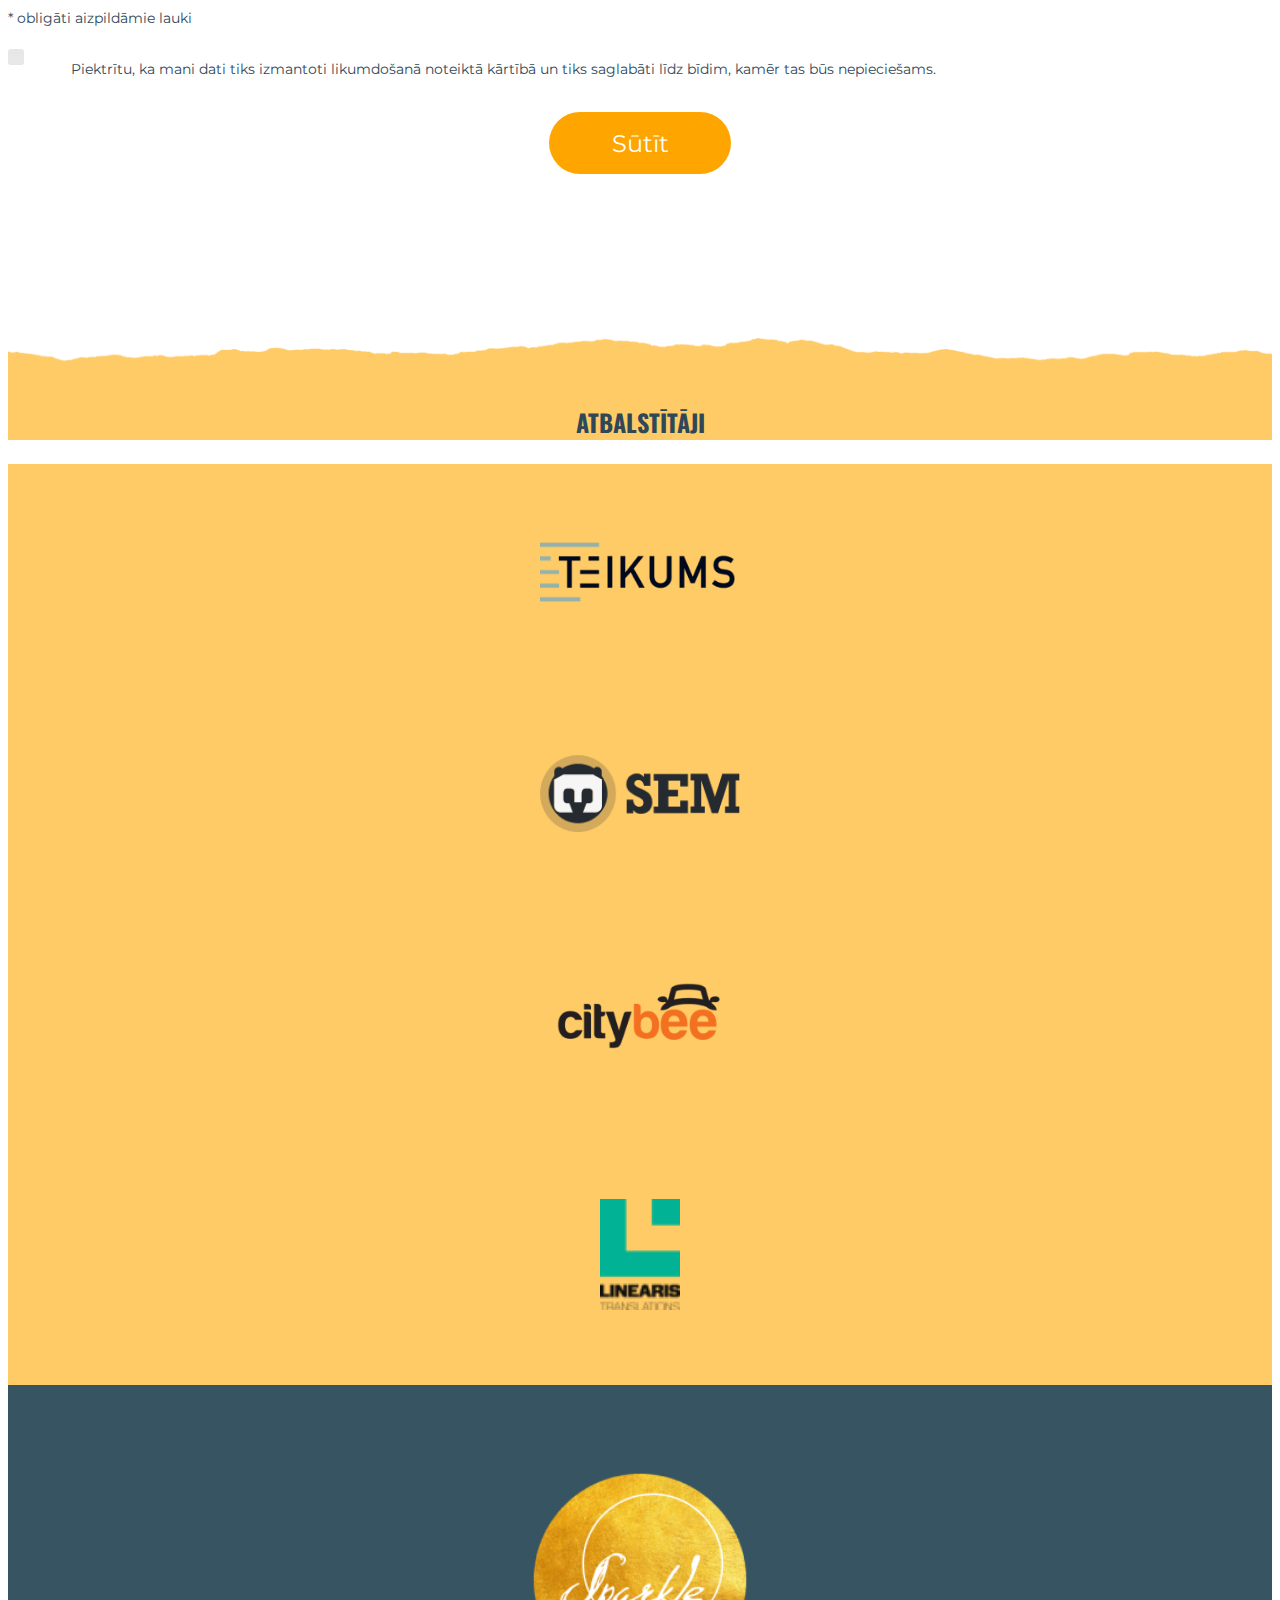
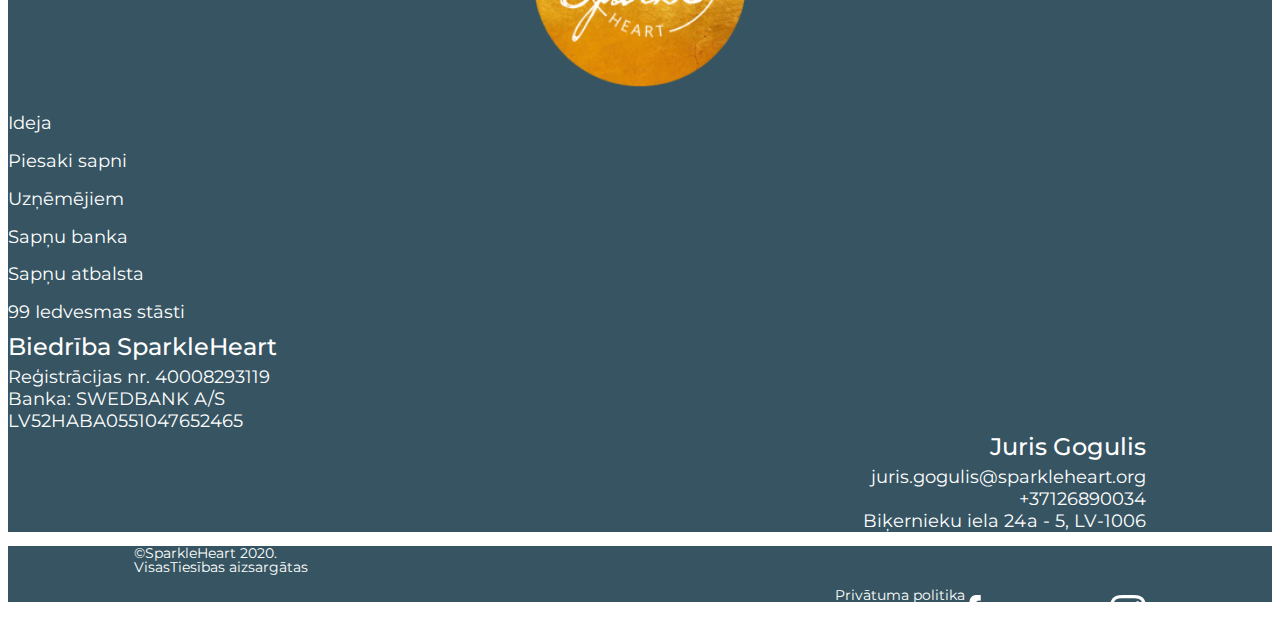
==== commit e317e3cb: "14.04 (2 dienu darbs)" ====
--- a/index.html
+++ b/index.html
@@ -24,8 +24,8 @@
 </head>
 <body>
 	<div class="container-fluid">   
-        <div class="row sparkleLogo">
-            <div class="col-md-2">
+        <!--<<div class="row sparkleLogo">
+            div class="col-md-2">
             <img class="logoImg" src="assets/img/BlackLogo3.jpg" alt="Logo">
             </div>
             <div class="col-md-10">
@@ -41,23 +41,36 @@
                     </ul>
                 </nav>
                 <div class="wrapper">
-                <div class="xButton" onclick="showMenu()">&#10005;</div>
+                <div class="xButton" onclick="showMenu()"><img id="om"src="assets/img/menu.png"><span id="cm">&#10005;</span></div>
                 
                 </div>
-            </div>
-        </div>
+            </div>           
+        </div>-->
+        
+        <div class="row navGrid">
+            <div><img class="logoImg" src="assets/img/BlackLogo3.jpg" alt="Logo"></div>
+            <div class="navElement"><a href="ideja.html">Ideja</a></div>
+            <div class="navElement"><a href="sapnis.html">Piesaki sapni</a></div>
+            <div class="navElement"><a href="uznemejiem.html">Uzņēmējiem</a></div>
+            <div class="navElement"><a href="sapnuBanka.html">Sapņu banka</a></div>
+            <div class="navElement"><a href="sapnusAtbalsta.html">Sapņu atbalsta</a></div>
+            <div class="navElement"><a href="99Iedvesmas.html">99 Iedvesmas stāsti</a></div>
+            <div class="navElement"><a href="#">LV</a></div>
+            <div class="openMenuButton"><img id="om" src="assets/img/menu.png" onclick="showMenu()"></div>
+        </div>
+        
+        
+        
         
         <div class="row">
             <div class="wrapper vid">
                 <div class="col-md-12"> 
                 <img class="ripped" src="assets/img/ripped611.png" alt="">
-                <video class="video" poster="assets/img/SparkleVideo1.png">
+                <video id="video" poster="assets/img/SparkleVideo1.png">
                 <source src="assets/img/vid.mkv" type="video/mp4">
                 </video>                             
-                    <img class="buttonBackground" src="assets/img/whiteCircle.png" alt="">
-                    <img class="playButton" src="assets/img/playButton.png" alt="">
-                    
-                                          
+                    <img id="buttonBackground" src="assets/img/whiteCircle.png" alt="">
+                    <img id="playButton" src="assets/img/playButton.png" alt="">                                      
                 </div>
             </div>
         </div>
@@ -230,15 +243,18 @@
         </div>       
     </div>
        
-    <div class="overlayMenu" id="OM" onclick="showMenu()">
-            <div class="logoOverlayMenu">
-                <img src="assets/img/BlackLogo3.jpg" alt="Logo">
-            </div>
+     <div class="overlayMenu" id="OM">
+        <div class="row navGrid">
+            <div><img class="logoImg" src="assets/img/BlackLogo3.jpg" alt="Logo"></div>
+            <div class="openMenuButton"><img id="cm" src="assets/img/x.svg" onclick="showMenu()"></div>
+        </div>
+            
+            
         <div id="overlayGrid">
             <div></div>
-            <div class="activePageOM">LV</div>
-            <div>EN</div>
-            <div>RU</div>
+            <div class="activePageOM"><p>LV<p></div>
+            <div><p>EN</p></div>
+            <div><p>RU</p></div>
             <div></div>
         </div>
     
@@ -249,8 +265,7 @@
             <li><a href="uznemejiem.html">Uzņēmējiem</a></li>
             <li><a href="sapnuBanka.html">Sapņu banka</a></li>
             <li><a href="sapnusAtbalsta.html">Sapņu atbalsta</a></li>
-            <li><a href="99Iedvesmas.html">99 Iedvesmas stāsti</a></li>   
-            <li><a href="index.html">LV</a></li>             
+            <li><a href="99Iedvesmas.html">99 Iedvesmas stāsti</a></li>               
         </ul>
     </div>
     
--- a/assets/css/style.css
+++ b/assets/css/style.css
@@ -1,5 +1,5 @@
 div {
-    border: 1px solid red;
+    border: 0px solid red;
 }
 
 
@@ -48,14 +48,14 @@
 .logoImg{
     display:block;
     margin: 0 auto 0 auto;
-    float:right;
     max-width:160px;
     width:100%;
     height:auto;
     cursor:pointer;
-}
-
-.navigacija {
+    text-align:center;
+}
+
+.navigacija{
   float: left;
   font-size:18px;
   font-family: 'Montserrat', sans-serif;
@@ -76,6 +76,36 @@
   color:gray;
   font-weight:bold;
 }
+
+.navGrid {
+  display:grid;
+  grid-template-columns: 17% 9% auto auto auto auto 15% auto;
+  font-size:18px;
+  font-family: 'Montserrat', sans-serif;
+  border: 0px solid green;
+  font-weight:bold;
+}
+
+.navGrid div{
+    position:relative;
+}
+
+.navGrid a {
+  display: block;
+  text-align: center;  
+  text-decoration: none;
+  color:black;
+  position:absolute;
+  bottom:9px;
+}
+
+.navGrid a:hover {
+  color:gray;
+  font-weight:bold;
+
+}
+
+
 
 .button1{
     width:233px;
@@ -255,15 +285,15 @@
 }
 
 
-.video{
+#video{
     position:relative;
-    width:100%;
-    
-}
-
-.vid{}
-
-.playButton{
+    width:100%;   
+}
+
+
+
+
+#playButton{
     position:absolute;
     cursor:pointer;
     width:6%;
@@ -273,7 +303,7 @@
 }
 
 
-.buttonBackground{
+#buttonBackground{
     position:absolute;
     cursor:pointer;
     width:5.7%;
@@ -294,7 +324,7 @@
     
 }
 .ripped3{
-  bottom:10%;
+  bottom:0;
 }
 
 .ripped4{
@@ -400,10 +430,25 @@
     right:0;
     z-index:3;
     cursor:pointer;
-    font-size:55px;
+    font-size:35px;
     color:black;
-    font-weight:bold;
-    
+    font-weight:bold;    
+}
+
+.xButton img{
+    margin-top:30px;
+    max-width:100px;
+    width:100%;
+}
+
+#cm{
+    display:none;
+    position:absolute;
+    right:5%;
+    top:25%;
+    max-width:23px;
+    width:100%;
+    cursor:pointer;
 }
 
 
@@ -547,7 +592,7 @@
     position:relative;
     z-index:30;
     display: grid;
-    grid-template-columns: 20% auto auto auto 20%;
+    grid-template-columns: auto 30px 30px 30px auto;
     grid-gap:15px;
     margin-bottom:80px;
     width:100%;
@@ -555,12 +600,17 @@
     font-weight:600;
     text-align:center;
     font-family: 'Montserrat', sans-serif;
-    
-}
-
-
-#OM{
-    padding-top:150px;
+}
+
+#overlayGrid div{
+    position:relative;
+}
+
+#overlayGrid p{
+    position:absolute;
+    top:0;
+    margin-bottom:0;
+    cursor:pointer;
 }
 
 .rekviziti{
@@ -625,6 +675,13 @@
     line-height:36px;    
 }
 
+.rectangleJuris{
+   position:absolute;
+   bottom:0;
+   max-height:60%;
+   min-width:100%;
+}
+
 .titleKenLudden{
     font-family: 'Oswald', sans-serif;
     font-size:24px;
@@ -668,7 +725,11 @@
     border-bottom: 3px solid orange;
 }
 
-.activePageOM{
+.activePageOM p{
+    border-bottom: 3px solid orange;
+}
+
+ul .activePageOM{
     border-bottom: 5px solid orange;
 }
 
@@ -874,7 +935,7 @@
 .dropdownBox{
     background-color:#C4C4C4;
     opacity:0.4;
-    width:300px;
+    width:100%;
     border-radius:5px;
 }
 
@@ -885,36 +946,89 @@
     font-weight:bold;
 }
 
-.leftDropdownBox{
-    float:right;
+.leftDropdownBox, .rightDropdownBox{   
+    margin-bottom:30px;
+}
+
+.dropDownBoxGrid{
+    display:grid;
+    grid-template-columns: auto 15% 15% auto;
+    column-gap:0;
     position:relative;
-    right:2%;
-    margin-bottom:30px;
-}
-
-.rightDropdownBox{
-    margin-left:2%;
-    margin-bottom:30px;
-}
+}
+
 .dropdownBox{
     color:#2F4858;
     font-size:18px;
     font-family: 'Montserrat', sans-serif;
     line-height:21.94px;
     border:none;
-}
+    padding-left:10px;
+    padding-right:10px;
+    height: 43px;
+}
+
+.selectedItemsGrid{
+    display:grid;
+    grid-template-columns: 20% 15% 30% 15% 20%;
+}
+
+
+.selectedItemsGrid div{
+    position:relative;
+}
+
+.selectedItemsGrid h6{
+    font-family: 'Montserrat', sans-serif;
+    font-weight:500;
+    font-size:24px;
+    color:#2F4858;
+    
+
+    
+}
+
+.selectedItemsGrid p{
+    font-family: 'Montserrat', sans-serif;
+    font-weight:400;
+    font-size:18px;
+    color:#2F4858;
+    text-align:right;
+}
+
+.selectedItemsGrid img{
+    max-width:120px;
+    width:100%;
+}
+
+
+
+/**/
+
+
+
+
+
+
+
+
+
+
+
+
+/**/
+
 
 .grid-container{
     display: grid;
     grid-template-columns: 14% auto auto auto auto auto auto 14%;
     grid-gap: 1%;
-    margin-bottom:150px;
+    margin-bottom:750px;
 }
 
 .grid-container img{
     max-width:205px;
-    width:100%;
-
+    width:100%;       
 }
 
 .grid-item{
@@ -922,37 +1036,57 @@
     text-align: center;
     cursor:pointer;
     position:relative;
-}
-
+
+}
 
 .gridNumber{
     position:absolute;
     color:white;
     font-family: 'Oswald', sans-serif;
     font-size:36px;
+    font-size:3vh;   
     font-weight:900;
     z-index:2;
     width:100%;
-    height:100%;
-    top:0;
+    bottom:0;
     left:0;    
-    
-}
+    border: 0px solid green;
+    line-height:0;
+}
+
 
 .gridNumber p{
     position:absolute;
     bottom:0;
-    right:5%;
-}
+    right:15%;
+    transform: translate(-15%, 0);
+}
+
+/*
+.gridNumber p{
+    width:100%;
+    position:absolute; 
+    bottom:0;
+    display:block;
+    margin: auto auto 0 auto;
+    transform:translateX(-5%);
+    border: 1px solid green;
+
+}*/
 
 .gridPictureTransparent{
     position:absolute;
     z-index:2;
-    left:0;
+    align-self: center;
     top:0;
     opacity:.4;
     height:100%;
-}
+    left:50%;
+    transform:translateX(-50%);
+}
+
+
+
 
 .titleSparkleHeart{
     font-family: 'Oswald', sans-serif;
@@ -987,6 +1121,14 @@
     width:100%;
 }
 
+.rectangle{
+    position:absolute;
+    top:0;
+    z-index:40;
+    left:50%;
+    transform:translateX(-50%);
+}
+
 .grid-containerPictures1{
     display: grid;
     grid-template-columns: 25% 25% 23% 27%;
@@ -999,10 +1141,24 @@
     
 }
 
-.gridItemPictures1{
-  
-
-}
+.gridNoPicture{
+    position:absolute;
+    border: 1px solid blue;
+    bottom:0;
+    left:50%;
+    transform:translateX(-50%);
+    width:90%;
+    height:60%;
+    text-align:center;
+    vertical-align:middle;
+    color:white;
+    font-family: 'Oswald', sans-serif;
+    font-weight:700;
+    font-size: 24px;
+    font-size: 1.4vw;
+}
+
+
 
 #submitMessage1{
     text-align:center;
@@ -1030,10 +1186,13 @@
 }
 
 .pictureJurisRow{
-    
-    height:800px;
-    background-image: url(.img/Juris.png);
-}
+    height:900px;
+    background: url("../img/Juris.png");
+    background-repeat: no-repeat;
+    background-size:cover;
+    background-color:orange;
+}
+
 
 .cliffGrid{
         display: grid;
@@ -1100,6 +1259,213 @@
     position:relative;
 }
 
+#videoOverlay{
+    width:100%;
+    height:100%;   
+    position:fixed;
+    top:0;
+    left:0;
+    z-index:30;
+    background: rgba(47, 72, 88, 0.9); 
+    display:none;
+}
+
+#videoOverlay #buttonBackground{
+    max-width:90px;
+}
+
+#videoOverlay #playButton{
+    max-width:100px;
+}
+
+
+#videoOverlay{
+    color:white;
+    font-size:36px;
+    font-weight:500px;
+    font-family: 'Oswald', sans-serif;
+    text-align:center;
+}
+
+.videoClose p{
+    margin-top:50px;   
+    text-align:right;
+}
+
+.videoClose p span{
+    cursor:pointer;
+    margin-right:5%;
+}
+
+.videoGrid{
+    max-width:1350px;  
+    width:100%;
+    /*position:relative;*/
+}
+
+#map{
+    height:800px;
+    width:100%;
+    position:relative;
+}
+
+.zoomButton{
+    position:absolute;
+    top:0;
+    left:0;
+    z-index:10p;
+}
+
+.activePageBold li a{
+    font-weight:bold;
+}
+
+.background404{
+    background-color:#FFCB66;
+    min-height:800px;
+}
+
+.background404 p{
+    text-align:center;
+}
+
+
+
+.background404 p:nth-of-type(1){
+    margin-top:170px;
+    color:white;
+    font-weight:700;
+    font-size:96px;
+    font-family: 'Oswald', sans-serif;
+}
+
+.background404 p:nth-of-type(2){
+    color:#2F4858;
+    font-weight:700;
+    font-size:36px;
+    font-family: 'Oswald', sans-serif;
+}
+
+.background404 p:nth-of-type(3){
+    margin-top:40px;
+    color:#2F4858;
+    font-weight:400;
+    font-size:18px;
+    font-family: 'Montserrat', sans-serif;
+}
+
+.background404 button{
+    font-family: 'Montserrat', sans-serif;
+    font-size:18px;
+    color:#FFCB66;
+    background-color:white;
+    border:none;
+    border-radius: 40px 40px 40px 40px;
+    outline:none;
+    width:185px;
+    height:50px;
+    display:block;
+    margin: 0 auto 0 auto;
+    margin-top:60px;
+}
+
+.background404 a{
+    text-decoration:none;
+}
+
+.mapMarkerDesc{
+    display:grid;
+    grid-template-columns: 40% 60%;
+    background: rgba(255, 168, 0, 0.5);
+    opacity:1;
+    width:486px;
+    height: 175px;
+    border-radius: 5px 5px 5px 5px;
+}
+
+.mapMarkerDesc h6{
+    margin-right:20px;
+    margin-top:20px;
+    font-family: 'Oswald', sans-serif;
+    font-size:24px;
+    text-align:right;
+    font-weight:500;
+    color:#2F4858;
+}
+
+.mapMarkerDesc p{
+    margin-right:20px;
+    margin-top:40px;
+    font-family: 'Montserrat', sans-serif;
+    font-size:18px;
+    text-align:right;
+    font-weight:400;
+    color:#2F4858;
+    line-height:22px;
+}
+
+.mapMarkerDesc div{
+    position:relative;
+}
+
+.mapMarkerDesc img{
+    position:absolute;
+    top:0;
+    bottom:0;
+    left:0;
+    right:0;
+    margin: auto;   
+}
+
+.gm-style-iw-c > button{
+    display:none !important;
+    
+}
+
+.gm-style .gm-style-iw-d::-webkit-scrollbar-track, .gm-style .gm-style-iw-d::-webkit-scrollbar-track-piece, .gm-style .gm-style-iw-c, .gm-style .gm-style-iw-t::after{
+    background: rgba(255, 168, 0, 0.0);
+    box-shadow:none;
+    }
+
+
+.gmnoprint button{
+    padding-bottom:20px;;
+}
+
+.gm-style-mtc {
+  display: none;
+}
+
+.gm-fullscreen-control{
+    display:none;
+}
+
+.gm-svpc{
+    display:none;
+}
+
+.openMenuButton{
+        display:none;
+}
+
+#om{
+    position:absolute;
+    right:5%;
+    top:25%;
+    max-width:23px;
+    width:100%;
+    cursor:pointer;
+}
+
+#cm{
+    position:absolute;
+    right:8%;
+    top:25%;
+    max-width:23px;
+    width:100%;
+    cursor:pointer;
+}
+
 
 
 
@@ -1115,6 +1481,22 @@
        /*padding:0 7px;*/
        margin-right:25px;
     }
+    
+    .navGrid a{
+        font-size:17px;
+    }
+    
+    .navElement{
+        display:none;
+    }
+    .navGrid{
+        grid-template-columns: 22% auto;
+    }
+    
+    .openMenuButton{
+        display:block;
+    }
+    
 }
 
 @media only screen and (max-width: 1200px){
@@ -1124,7 +1506,10 @@
         .xButton{
         display:block;        
         right:10%;                
-    }                
+    }
+    .navGrid a{
+        display:none;
+    }    
 }
 
 
@@ -1522,24 +1907,24 @@
     }
     
     .grid-container{
-    display: grid;
-    grid-template-columns: auto auto;
-    grid-gap:0;
+        display: grid;
+        grid-template-columns: auto auto;
+        grid-gap:0;
+        grid-row-gap:14px;
+        margin-bottom:85px;
     }
         
-    .grid-container .grid-item:nth-of-type(even){
+    /*.grid-container .grid-item:nth-of-type(even){
         padding-left:18px;
     }
     .grid-container .grid-item:nth-of-type(odd){
         padding-right:18px;
-    }
-    
-    
+    }*/
+      
     .grid-container img{
         max-width:380px;
         padding-left:7px;
         padding-right:7px;
-        padding-bottom:12px;   
     }
     
 
@@ -1574,15 +1959,47 @@
     font-size:18px;
     }
 
-
     .pictureDescGridContainer2 p:nth-of-type(2){
     font-size:14px;
     }
     
-    
-    
-    
-}
-
-
-
+    /*.transPicDiv img{
+        padding:0;
+    }*/
+    
+    /*.transPicDiv img:nth-of-type(even){
+        padding-left:24px;
+    }
+    .transPicDiv img:nth-of-type(odd){
+         padding-left:0px
+    }*/
+    
+    .pictureJurisRow{
+        background-position:65% 0;
+        height:500px;
+    }
+    
+    .videoClose p{
+    margin-top:200px;   
+    }
+    
+    .videoGrid{
+        max-width:400px;
+    }
+    
+    .xButton{
+        font-size:20px;
+        margin-top:30px;
+        
+        
+    }
+    
+    .gridNoPicture{
+        font-size: 6vw;
+    }
+    
+    
+}
+
+
+
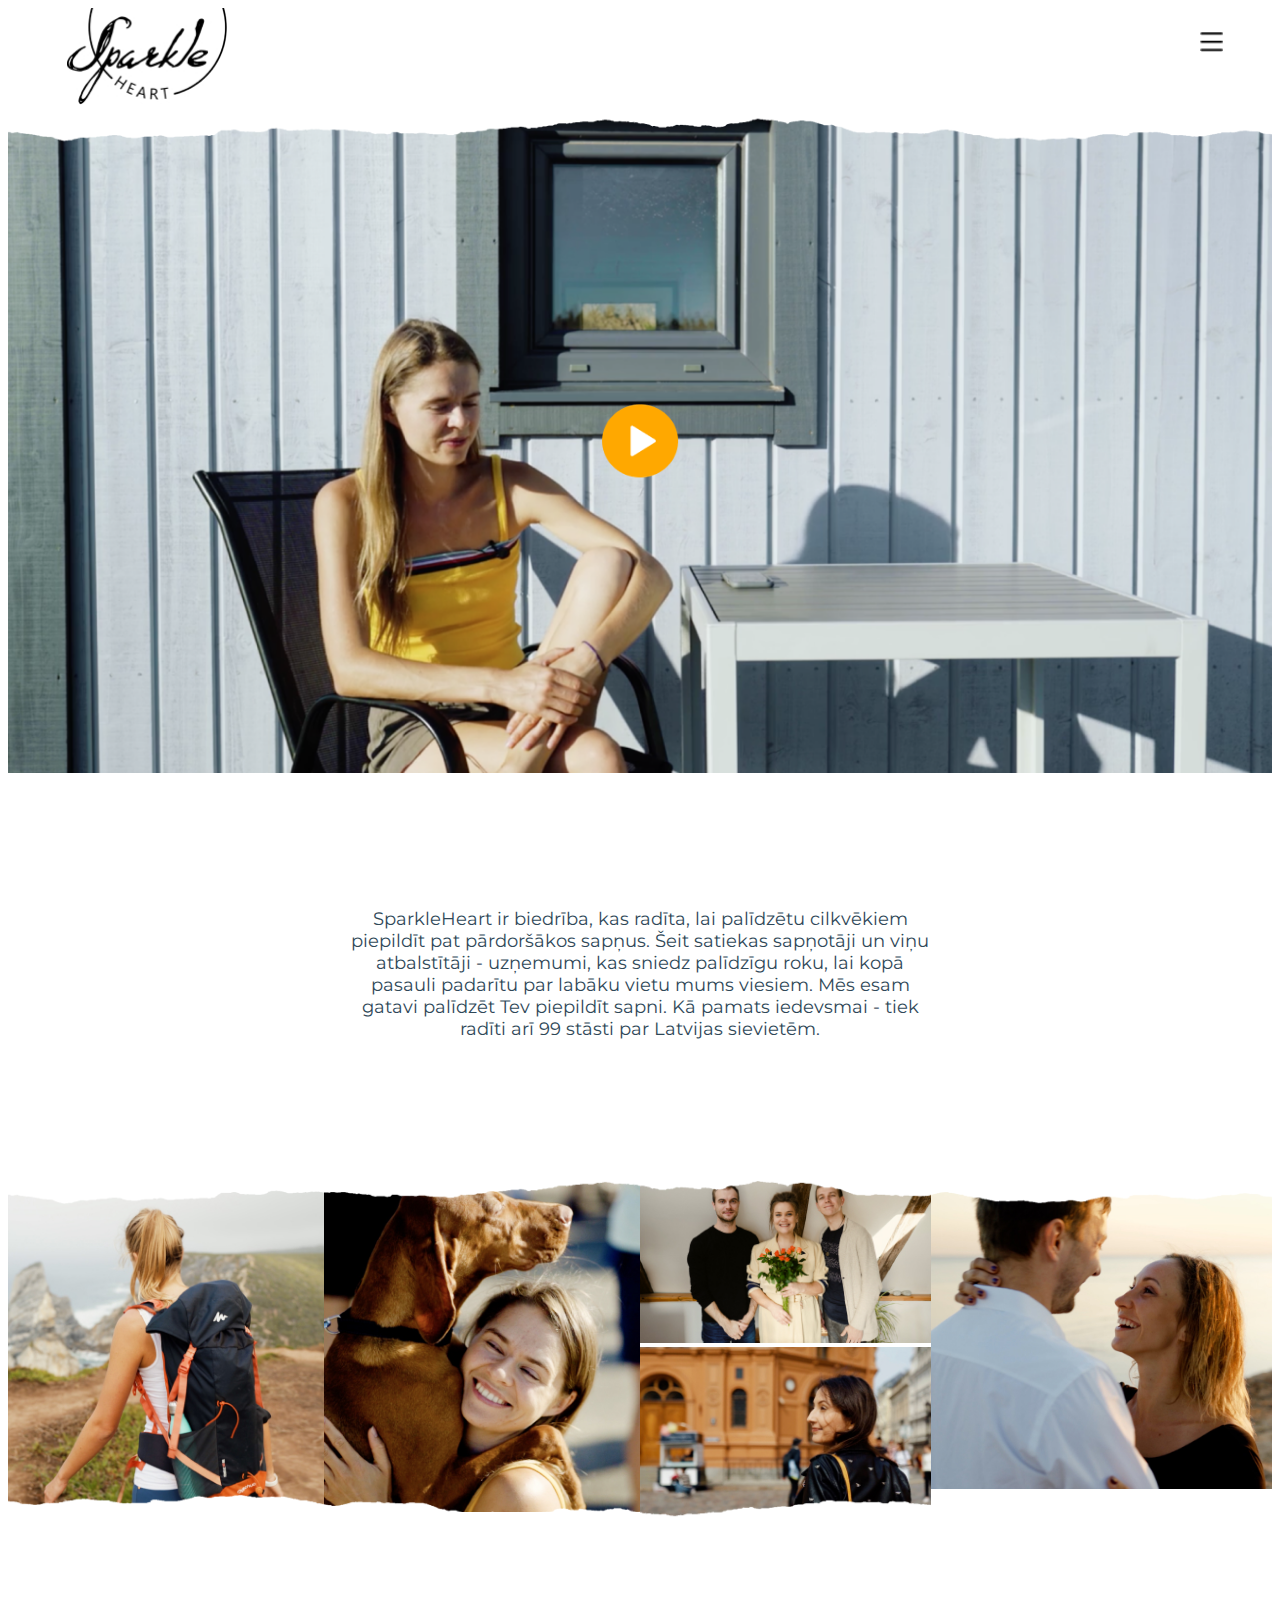
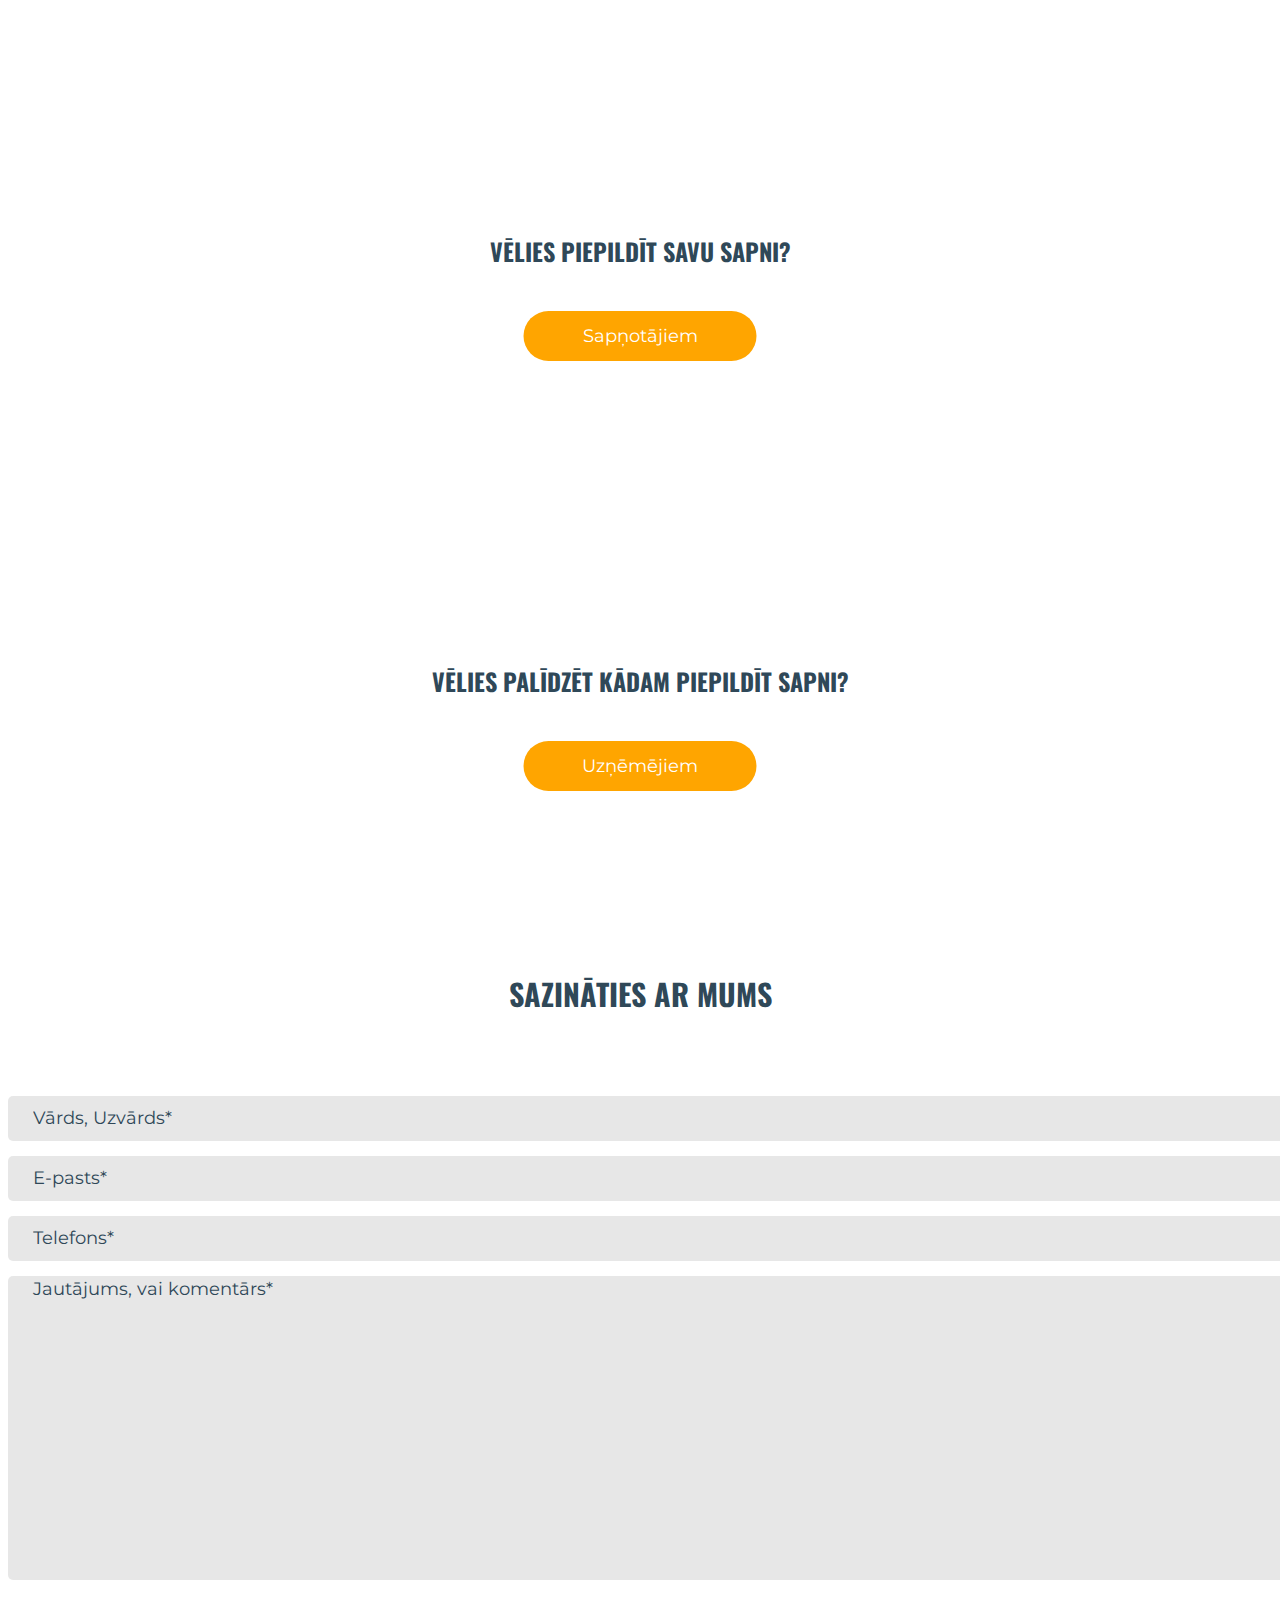
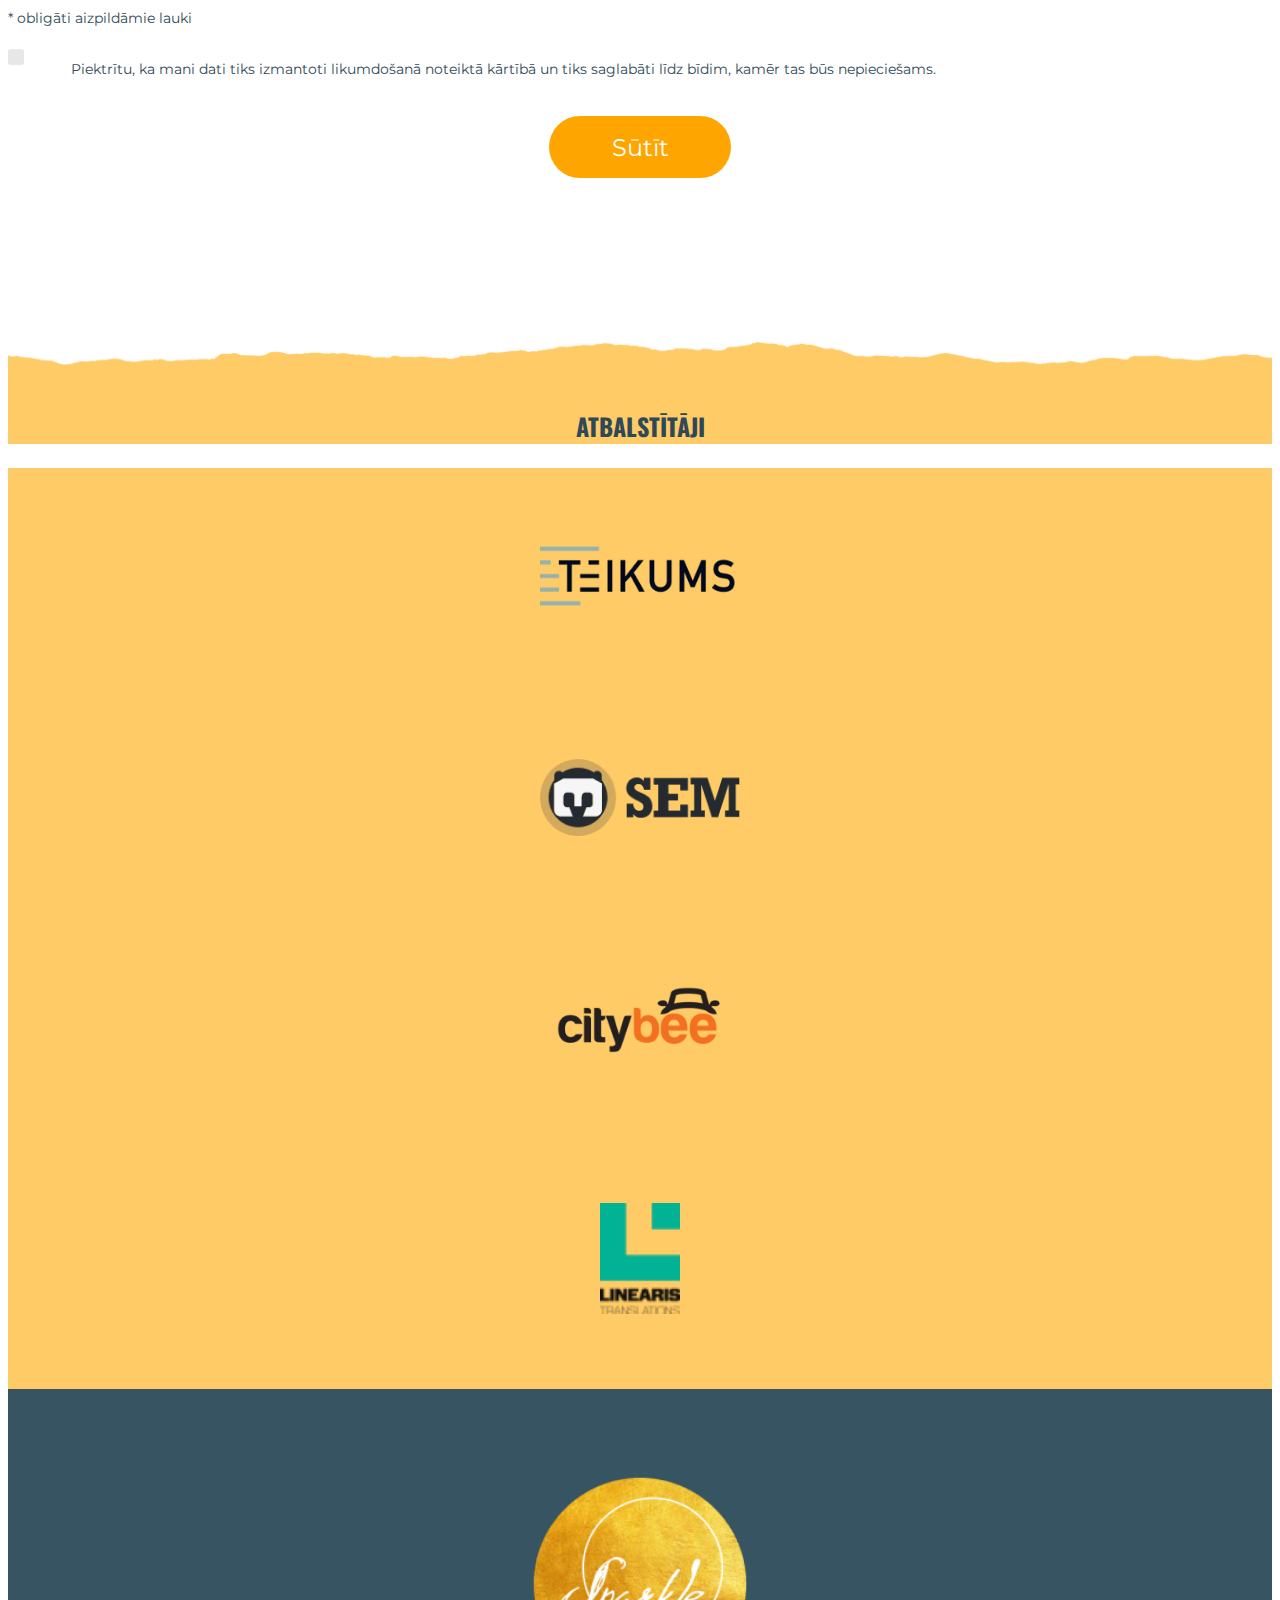
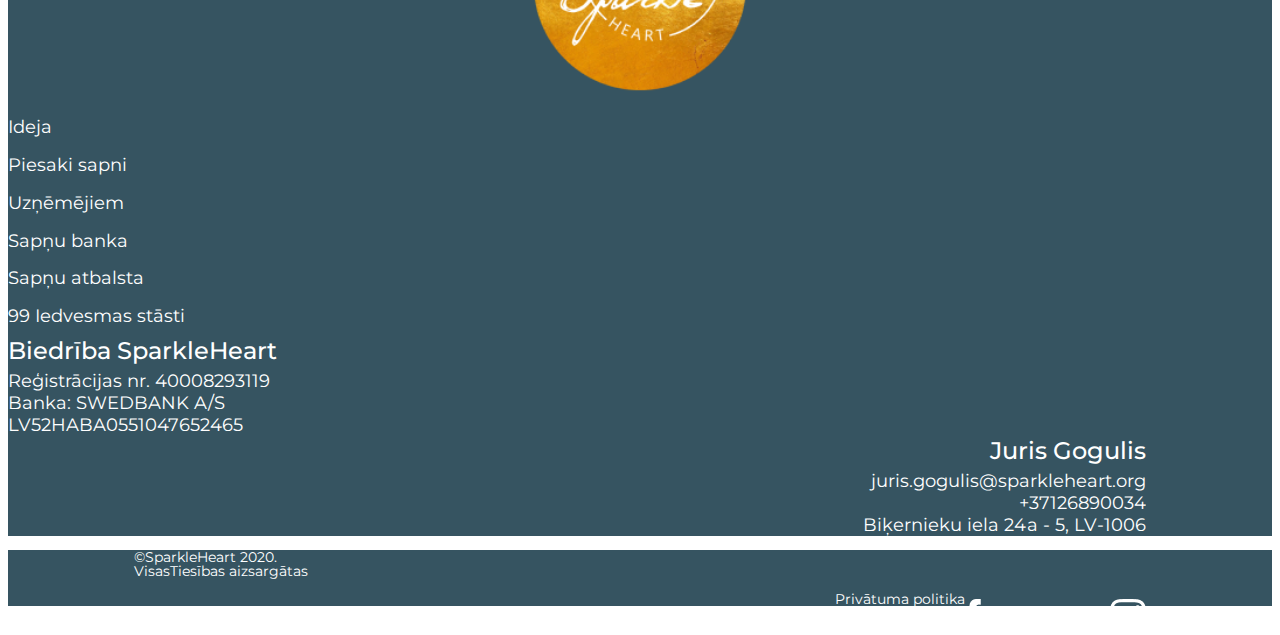
==== commit 97bc98b7: "15.04" ====
--- a/index.html
+++ b/index.html
@@ -23,30 +23,7 @@
 
 </head>
 <body>
-	<div class="container-fluid">   
-        <!--<<div class="row sparkleLogo">
-            div class="col-md-2">
-            <img class="logoImg" src="assets/img/BlackLogo3.jpg" alt="Logo">
-            </div>
-            <div class="col-md-10">
-                <nav class="navbar">
-                    <ul>
-                        <li class="navigacija"><a href="ideja.html">Ideja</a></li>    
-                        <li class="navigacija"><a href="sapnis.html">Piesaki sapni</a></li>
-                        <li class="navigacija"><a href="uznemejiem.html">Uzņēmējiem</a></li>
-                        <li class="navigacija"><a href="sapnuBanka.html">Sapņu banka</a></li>
-                        <li class="navigacija"><a href="sapnusAtbalsta.html">Sapņu atbalsta</a></li>
-                        <li class="navigacija"><a href="99Iedvesmas.html">99 Iedvesmas stāsti</a></li>
-                        <li class="navigacija"><a href="#">LV</a></li>
-                    </ul>
-                </nav>
-                <div class="wrapper">
-                <div class="xButton" onclick="showMenu()"><img id="om"src="assets/img/menu.png"><span id="cm">&#10005;</span></div>
-                
-                </div>
-            </div>           
-        </div>-->
-        
+	<div class="container-fluid">           
         <div class="row navGrid">
             <div><img class="logoImg" src="assets/img/BlackLogo3.jpg" alt="Logo"></div>
             <div class="navElement"><a href="ideja.html">Ideja</a></div>
@@ -56,7 +33,7 @@
             <div class="navElement"><a href="sapnusAtbalsta.html">Sapņu atbalsta</a></div>
             <div class="navElement"><a href="99Iedvesmas.html">99 Iedvesmas stāsti</a></div>
             <div class="navElement"><a href="#">LV</a></div>
-            <div class="openMenuButton"><img id="om" src="assets/img/menu.png" onclick="showMenu()"></div>
+            <div class="openMenuButton"><img id="om" src="assets/img/menu.png" onclick="showMenu()" alt="Menu"></div>
         </div>
         
         
@@ -65,10 +42,10 @@
         <div class="row">
             <div class="wrapper vid">
                 <div class="col-md-12"> 
-                <img class="ripped" src="assets/img/ripped611.png" alt="">
-                <video id="video" poster="assets/img/SparkleVideo1.png">
-                <source src="assets/img/vid.mkv" type="video/mp4">
-                </video>                             
+                    <img class="ripped" src="assets/img/ripped611.png" alt="">
+                    <video id="video" poster="assets/img/SparkleVideo1.png">
+                        <source src="assets/img/vid.mkv" type="video/mp4">
+                    </video>                             
                     <img id="buttonBackground" src="assets/img/whiteCircle.png" alt="">
                     <img id="playButton" src="assets/img/playButton.png" alt="">                                      
                 </div>
@@ -89,30 +66,7 @@
         <div class="row">
         <div class="wrapper">
         <img class="ripped" src="assets/img/ripped67.png" alt=""> 
-        </div>
-           <!-- 
-            <div class="col-md-3 col-6"> 
-                <img src="assets/img/Zanda_1.jpg" class="bildes"></img>
-            </div>
-            <div class="col-md-3 col-6">
-                <img src="assets/img/Sibilla_4.jpg" class="bildes" id="sibilla"></img>
-            </div>
-            <div class="col-md-3 col-6">
-                <div class="row">
-                    <img src="assets/img/Brinuma_meita-15.jpg" class="bildes" id="bildesStacked1"></img>
-                </div>
-                <div class="row">
-                    <img src="assets/img/Alina_11.jpg" class="bildes" id="bildesStacked2"></img>
-                </div>
-            </div>
-                <div class="col-md-3 col-6">
-                    <img src="assets/img/Anda_21.jpg" class="bildes" id="anda"></img>
-                </div>
-            <div class="wrapper2">
-            <img src="assets/img/ripped68.png" class="ripped" id="ripped3"></img>
-            </div>-->
-            
-            
+        </div>       
             <div class="grid-containerPictures1">           
                 <div class="gridItemPictures1"><img class="bildes pictureZanda" src="assets/img/Zanda_1.jpg" alt="Zanda"></div>
                 <div class="gridItemPictures1"><img class="bildes pictureSibilla" src="assets/img/Sibilla_4.jpg" alt="Sibilla"></div>
@@ -121,7 +75,7 @@
             </div>
             
             <div class="wrapper2">
-            <img class="ripped ripped3" src="assets/img/ripped68.png" alt="">
+                <img class="ripped ripped3" src="assets/img/ripped68.png" alt="">
             </div>
             
         </div>
@@ -130,8 +84,7 @@
             <div class="col-md-6  wrapper3">
                 <p class="title1">VĒLIES PIEPILDĪT SAVU SAPNI?</p><br>
                 <button class="button1">Sapņotājiem</button>
-            </div>
-            
+            </div>           
             <div class="col-md-6 wrapper3">
                 <p class="title1">VĒLIES PALĪDZĒT KĀDAM PIEPILDĪT SAPNI?</p><br>
                 <button class="button1">Uzņēmējiem</button>
@@ -144,35 +97,34 @@
 
         <div class="col-md-3"></div>
             <div class="col-md-6">
-            <p class="title2">SAZINĀTIES AR MUMS</p>
-            <form>           
-                <input class="inputLauks1" id="vardsUzvardsInput" type="text" placeholder="Vārds, Uzvārds*" maxlength="26">                   
-                <input class="inputLauks1" id="epastsInput" type="text" placeholder="E-pasts*"  maxlength="35"><br>                                    
-                <input id="inputLauks2" type="text" placeholder="Telefons*"  maxlength="8"><br>
-                <textarea id="inputLauks3" maxlength="450" placeholder="Jautājums, vai komentārs*"></textarea>
-                <p class="underInputText">* obligāti aizpildāmie lauki<p><br>
-               
-                <div class="checkboxText">
-                    <div class="checkboxDiv">
-                    <label class="customCheckbox">
-                    <input type="checkbox"/>
-                    <span class="checkmark"></span>
-                    </label>
+                <p class="title2">SAZINĀTIES AR MUMS</p>
+                <form>           
+                    <input class="inputLauks1" id="vardsUzvardsInput" type="text" placeholder="Vārds, Uzvārds*" maxlength="26">                   
+                    <input class="inputLauks1" id="epastsInput" type="text" placeholder="E-pasts*"  maxlength="35"><br>                                    
+                    <input id="inputLauks2" type="text" placeholder="Telefons*"  maxlength="8"><br>
+                    <textarea id="inputLauks3" maxlength="450" placeholder="Jautājums, vai komentārs*"></textarea>
+                    <p class="underInputText">* obligāti aizpildāmie lauki<p><br>
+                   
+                    <div class="checkboxText">
+                        <div class="checkboxDiv">
+                            <label class="customCheckbox">
+                                <input type="checkbox"/>
+                                <span class="checkmark"></span>
+                            </label>
+                        </div>                   
+                        <div class="checkboxTxt">
+                        <p class="underInputText">Piektrītu, ka mani dati tiks izmantoti likumdošanā noteiktā kārtībā un tiks saglabāti līdz bīdim, 
+                        kamēr tas būs nepieciešams.</p>
+                        </div>
                     </div>                   
-                    <div class="checkboxTxt">
-                    <p class="underInputText">Piektrītu, ka mani dati tiks izmantoti likumdošanā noteiktā kārtībā un tiks saglabāti līdz bīdim, 
-                kamēr tas būs nepieciešams.</p>
-                    </div>
-                </div>
-                
-                <input class="submitButton" type="submit" value="Sūtīt">
-            </form>
-            </div>
-        <div class="col-md-3"></div>
+                    <input class="submitButton" type="submit" value="Sūtīt">
+                </form>
+            </div>
+            <div class="col-md-3"></div>
         </div>
         <div class="row atbalstitajiTeksts">
             <div class="wrapper">
-            <img class="ripped" src="assets/img/ripped67.png" alt="">
+                <img class="ripped" src="assets/img/ripped67.png" alt="">
             <p>ATBALSTĪTĀJI</p>
             </div>
         </div>
@@ -188,10 +140,8 @@
                 <img src="assets/img/Citybee-logo1.png" alt="Citybee">
             </div>
             <div class="col-md-3 lin">
-                <img src="assets/img/logo11.png" alt="Linearis">
-                
-            </div>
-            
+                <img src="assets/img/logo11.png" alt="Linearis">               
+            </div>           
         </div>
         <!-- logoo-->
         <div class="row logo">
@@ -246,7 +196,7 @@
      <div class="overlayMenu" id="OM">
         <div class="row navGrid">
             <div><img class="logoImg" src="assets/img/BlackLogo3.jpg" alt="Logo"></div>
-            <div class="openMenuButton"><img id="cm" src="assets/img/x.svg" onclick="showMenu()"></div>
+            <div class="openMenuButton"><img id="cm" src="assets/img/x.svg" onclick="showMenu()" alt="X"></div>
         </div>
             
             
--- a/assets/css/style.css
+++ b/assets/css/style.css
@@ -30,12 +30,12 @@
     
 }
 
-nav {
+/*nav {
     display:block;
     top:40px;
     margin-left:5%;
     border: 0px solid green;
-}
+}*/
 
 ul {
   list-style-type: none;
@@ -55,7 +55,7 @@
     text-align:center;
 }
 
-.navigacija{
+/*.navigacija{
   float: left;
   font-size:18px;
   font-family: 'Montserrat', sans-serif;
@@ -75,7 +75,7 @@
 .navigacija a:hover {
   color:gray;
   font-weight:bold;
-}
+}*/
 
 .navGrid {
   display:grid;
@@ -96,7 +96,7 @@
   text-decoration: none;
   color:black;
   position:absolute;
-  bottom:9px;
+  bottom:21px;
 }
 
 .navGrid a:hover {
@@ -104,8 +104,6 @@
   font-weight:bold;
 
 }
-
-
 
 .button1{
     width:233px;
@@ -183,11 +181,13 @@
 .teksts2{
     padding-left:1px;
 }
+
 .inputLauki{
     width:50%;
     position:relative;
     left:25%;
 }
+
 input{
     background-color:#C4C4C4;
     border:none;
@@ -243,8 +243,6 @@
     color:#2F4858;
 }
 
-
-
 textarea{
     font-size:18px;
     font-family: 'Montserrat', sans-serif;
@@ -254,9 +252,6 @@
 textarea::placeholder{
     color:#2F4858;
 }
-
-
-
 
 .submitButton{
     width:182px;
@@ -267,14 +262,12 @@
     color:white;
     display:block;
     margin: 0 auto 0 auto;
-    margin-top:50px;
+    margin-top:85px;
     font-size:24px;
     font-family: 'Montserrat', sans-serif;
     margin-bottom:150px;
     outline:none;
 }
-
-
 
 .beigas{
     background-color:#365461;
@@ -284,14 +277,10 @@
     font-family: 'Montserrat', sans-serif;
 }
 
-
 #video{
     position:relative;
     width:100%;   
 }
-
-
-
 
 #playButton{
     position:absolute;
@@ -302,7 +291,6 @@
     transform: translate(-50%, -50%);           
 }
 
-
 #buttonBackground{
     position:absolute;
     cursor:pointer;
@@ -334,7 +322,6 @@
     top:-40px;      
 }
 
-
 .anda{
     height:100%;
     }
@@ -372,7 +359,6 @@
     color:white;
 }
 
-
 .atbalstitaji img{
     display:block;
     margin:0 auto 0 auto;
@@ -385,11 +371,11 @@
     max-width:80px;
 }
 
-
 .atbalstitajiTeksts{
     background-color:#FFCB66;
     
 }
+
 .atbalstitajiTeksts p{
     text-align:center;
     font-family: 'Oswald', sans-serif;
@@ -473,7 +459,7 @@
 .checkboxTxt p{
     margin-right:5%;
 }
-/**/
+
 .overlayMenu{  
     background-color:white;
     position:fixed;
@@ -541,7 +527,6 @@
   border-width: 0 3px 3px 0;
   transform: rotate(45deg);
 }
-
 
 #fixedAnchorLink{
     position:fixed;
@@ -555,7 +540,6 @@
     display:none;
 }
 
-
 .logoOverlayMenu img{
     position:absolute;
     top:0;
@@ -573,7 +557,7 @@
     color:white;
     text-align:center; 
     font-size:18px;
-    margin-bottom:50px;
+    margin-bottom:35px;
 }
 
 .overlayMenu li a{
@@ -594,7 +578,8 @@
     display: grid;
     grid-template-columns: auto 30px 30px 30px auto;
     grid-gap:15px;
-    margin-bottom:80px;
+    margin-top:38px;
+    margin-bottom:60px;
     width:100%;
     font-size:18px;
     font-weight:600;
@@ -645,7 +630,7 @@
     font-family: 'Oswald', sans-serif;
     color:#2F4858;
     margin-top:115px; 
-    margin-bottom:40px;
+    margin-bottom:60px;
 }
 
 
@@ -683,29 +668,32 @@
 }
 
 .titleKenLudden{
+    margin-top:40px;
     font-family: 'Oswald', sans-serif;
     font-size:24px;
     color:#2F4858;
 }
 
 .descKenLudden{
+    margin-top:-10px;
     font-family: 'Montserrat', sans-serif;
     font-size:18px;
     color:#2F4858;
-    margin-bottom:40px;
 }
 
 .textKenLudden{
+    margin-top:30px;
     font-family: 'Montserrat', sans-serif;
     font-size:24px;
     color:#2F4858;
     font-style:italic;
 }
 
-
-
 .arrow1, .arrow2{
+    margin-bottom:30px;
+    margin-top:20px;
     cursor:pointer;
+
 }
 
 .arrow2{
@@ -732,8 +720,6 @@
 ul .activePageOM{
     border-bottom: 5px solid orange;
 }
-
-
 
 .textSapnis{
     margin-top:70px;
@@ -752,18 +738,18 @@
 
 .textBalloon{
     font-size: 18px;
-    margin-left:30%;
-    margin-right:30%;
+    margin-left:20%;
+    margin-right:20%;
     font-family: 'Montserrat', sans-serif;
     line-height:22px;
-    margin-bottom:150px;
+    margin-bottom:130px;
 }
 
 .titleBalloon{
     font-size:30px;
     font-weight:bold;
     font-family: 'Oswald', sans-serif;
-    margin-top:20px;
+    margin-top:50px;
 }
 
 .pictureBalloon{
@@ -779,7 +765,7 @@
     }
 
 .buttonSapnis{
-    width:25%;
+    width:233px;
     height:50px;
     background-color: orange;
     border:none;
@@ -804,13 +790,12 @@
 }
 
 .text99Iedvesmas{
-    margin-bottom:100px;
+    margin-bottom:150px;
 }
 
 .textSapnusAtbalsta{
     margin-bottom:80px;
 }
-
 
 .textMerkis{
     font-family: 'Montserrat', sans-serif;
@@ -837,20 +822,21 @@
 
 .textCliff{
     text-align:right;
-    margin-left:50%;
+    margin-left:25%;
     margin-right:5%;
-    margin-bottom:145px;
+    margin-bottom:100px;
 }
 
 .textSun, .textGlasses{
-    margin-right:50%;
+    margin-right:25%;
     margin-left:5%;
-    margin-bottom:145px;
-}
+    margin-bottom:100px;
+}
+
 
 .titleMisija{
-    margin-top:10px;
-    margin-bottom:20px;
+    margin-top:73px;
+    margin-bottom:45px;
 }
 
 .textMisija{
@@ -859,7 +845,7 @@
     font-family: 'Montserrat', sans-serif;
     font-weight:bold;
     color:#2F4858;
-    margin-bottom:100px;
+    margin-bottom:125px;
 }
 
 .row.sapnuBankaOrangeBackground{
@@ -870,8 +856,8 @@
 .pictureTrees{
     display:block;
     margin: 0 auto 0 auto;
-    margin-top:150px;
-    max-width:150px;
+    margin-top:175px;
+    max-width:160px;
     width:100%;
 }
 
@@ -882,6 +868,7 @@
     max-width:300px;
     width:100%;
 }
+
 .textOrangeBackground{
     color:white;
     font-weight:bold;
@@ -889,12 +876,11 @@
     line-height:29.26px;
     text-align:center;
     font-family: 'Montserrat', sans-serif;
-    margin-left:29%;
-    margin-right:29%;
-    margin-top:30px;
+    margin-left:25%;
+    margin-right:25%;
+    margin-top:45px;
     margin-bottom:100px;
 }
-
 
 .titleSapnusAtlasis{
     font-family: 'Oswald', sans-serif;
@@ -903,7 +889,7 @@
     text-align:center;
     color:#2F4858;
     margin-bottom:60px;
-    margin-top:100px;
+    margin-top:130px;
 }
 
 .textSapnusAtlasis{
@@ -912,8 +898,8 @@
     font-weight:bold;
     text-align:center;
     font-size:24px;
-    margin-right:35%;
-    margin-left:35%;
+    margin-right:25%;
+    margin-left:25%;
     margin-bottom:120px;
 }
 
@@ -924,20 +910,19 @@
     width:100%;
 }
 
+.picturePeople{
+    max-width:200px;
+}
+
+
 .freespace{
     height:200px;
 }
 
 .title1SapnuBanka{
-    margin-top:-100px;
-}
-
-.dropdownBox{
-    background-color:#C4C4C4;
-    opacity:0.4;
-    width:100%;
-    border-radius:5px;
-}
+    margin-top:-20px;
+}
+
 
 .dropdownBoxDesc{
     color:#FFA800;
@@ -948,29 +933,45 @@
 
 .leftDropdownBox, .rightDropdownBox{   
     margin-bottom:30px;
-}
+    height:110px;
+    position:relative;   
+}
+
 
 .dropDownBoxGrid{
     display:grid;
-    grid-template-columns: auto 15% 15% auto;
+    grid-template-columns: auto 17% 17% auto;
     column-gap:0;
     position:relative;
 }
 
 .dropdownBox{
+    position:absolute;
+    background: rgba(196, 196, 196, 0.4);
+    width:90%;
+    border-radius:5px;
     color:#2F4858;
     font-size:18px;
     font-family: 'Montserrat', sans-serif;
     line-height:21.94px;
-    border:none;
+    border:0;
     padding-left:10px;
     padding-right:10px;
     height: 43px;
-}
+    font-weight:700;
+    top:40%;
+}
+
+
+
+
+
+
+
 
 .selectedItemsGrid{
-    display:grid;
     grid-template-columns: 20% 15% 30% 15% 20%;
+    display:none;
 }
 
 
@@ -982,10 +983,7 @@
     font-family: 'Montserrat', sans-serif;
     font-weight:500;
     font-size:24px;
-    color:#2F4858;
-    
-
-    
+    color:#2F4858;    
 }
 
 .selectedItemsGrid p{
@@ -1000,30 +998,12 @@
     max-width:120px;
     width:100%;
 }
-
-
-
-/**/
-
-
-
-
-
-
-
-
-
-
-
-
-/**/
-
 
 .grid-container{
     display: grid;
     grid-template-columns: 14% auto auto auto auto auto auto 14%;
     grid-gap: 1%;
-    margin-bottom:750px;
+    margin-bottom:35%;
 }
 
 .grid-container img{
@@ -1054,25 +1034,12 @@
     line-height:0;
 }
 
-
 .gridNumber p{
     position:absolute;
     bottom:0;
     right:15%;
     transform: translate(-15%, 0);
 }
-
-/*
-.gridNumber p{
-    width:100%;
-    position:absolute; 
-    bottom:0;
-    display:block;
-    margin: auto auto 0 auto;
-    transform:translateX(-5%);
-    border: 1px solid green;
-
-}*/
 
 .gridPictureTransparent{
     position:absolute;
@@ -1085,9 +1052,6 @@
     transform:translateX(-50%);
 }
 
-
-
-
 .titleSparkleHeart{
     font-family: 'Oswald', sans-serif;
     font-weight:bold;
@@ -1102,7 +1066,6 @@
     font-size:18px;
     text-align:center;
     color:#2F4858;
-
 }
 
 .grid-container2{
@@ -1137,13 +1100,16 @@
 
 .grid-containerPictures2{
     display: grid;
-    grid-template-columns: 22% 22% 22% 34%;
-    
+    grid-template-columns: 22% 22% 22% 34%;    
+}
+
+.picRowSapnis{
+    margin-top:150px;
 }
 
 .gridNoPicture{
     position:absolute;
-    border: 1px solid blue;
+    border: 0 solid blue;
     bottom:0;
     left:50%;
     transform:translateX(-50%);
@@ -1157,8 +1123,6 @@
     font-size: 24px;
     font-size: 1.4vw;
 }
-
-
 
 #submitMessage1{
     text-align:center;
@@ -1186,25 +1150,23 @@
 }
 
 .pictureJurisRow{
-    height:900px;
+    height:720px;
     background: url("../img/Juris.png");
     background-repeat: no-repeat;
     background-size:cover;
     background-color:orange;
 }
 
-
 .cliffGrid{
         display: grid;
-        grid-template-columns: 55% 45%;    
+        grid-template-columns: 53% 47%;    
    }
 
 
 .glassesGrid, .sunGrid{
         display: grid;
-        grid-template-columns: 45% 55%;    
-   }
-
+        grid-template-columns: 40% 60%;    
+   }
 
 #showMoreButton{
     display:block;
@@ -1232,7 +1194,6 @@
     margin-bottom:10px;
 }
 
-
 .pictureDescGridContainer2 p:nth-of-type(1){
     color:white;
     font-size:24px;
@@ -1243,7 +1204,6 @@
     margin-bottom:0;   
     width:80%;
 }
-
 
 .pictureDescGridContainer2 p:nth-of-type(2){
     color:white;
@@ -1300,7 +1260,6 @@
 .videoGrid{
     max-width:1350px;  
     width:100%;
-    /*position:relative;*/
 }
 
 #map{
@@ -1328,8 +1287,6 @@
 .background404 p{
     text-align:center;
 }
-
-
 
 .background404 p:nth-of-type(1){
     margin-top:170px;
@@ -1427,7 +1384,6 @@
     box-shadow:none;
     }
 
-
 .gmnoprint button{
     padding-bottom:20px;;
 }
@@ -1466,6 +1422,9 @@
     cursor:pointer;
 }
 
+.textSapnis{
+    margin-bottom:65px;
+}
 
 
 
@@ -1495,6 +1454,21 @@
     
     .openMenuButton{
         display:block;
+    }
+    
+        .dropDownBoxGrid{
+        grid-template-columns: auto;
+    }
+    
+    .dropdownBoxDesc{
+        position:absolute;
+        left:5%;
+    }
+    
+    .dropdownBox{
+        left:50%;       
+        transform:translateX(-50%);
+        width:90%;
     }
     
 }
@@ -1653,7 +1627,7 @@
         position:relative;
         float:left;       
         transform:scale(0.8,0.8);
-        max-width:200px;
+        max-width:140px;
     }
     
     .inputLauks1{
@@ -1680,7 +1654,7 @@
         margin: 0 auto 0 auto;
     }
     
-    .inputLauks3{
+    #inputLauks3{
         height:150px;
     }
     
@@ -1754,6 +1728,18 @@
        font-weight:bold;
    }
    
+   .contactUsRowSapnis{
+       margin-top:-25px;
+   }
+   
+   .contactUsRowSapnis form{
+       margin-top:-43px;
+   }
+   
+   .contactUsRowSapnis textarea{
+       height:50px;
+   }
+   
    input[type="text"]{
        font-size:14px;
    }
@@ -1764,7 +1750,12 @@
    .submitButton{
        margin-top:100px;
        margin-bottom:170px;
-   }
+       width:145px;
+       height:48px;
+       font-size:18px;
+   }
+   
+   
    
    .atbalstitajiTeksts p{
        font-size:24px;
@@ -1781,16 +1772,17 @@
    }
    
    .titlePage{
-       margin-top:40px;
+       margin-top:68px;
    }
    .textSapnis{
        margin-top:30px;
        font-family: 'Montserrat', sans-serif;
        font-size:14px;
        font-weight:500;
-       margin-bottom:100px;
+       margin-bottom:45px;
    }
    .titleBalloon{
+       margin-top:30px;
        font-size:18px;
    }
 
@@ -1799,42 +1791,67 @@
        font-family: 'Montserrat', sans-serif;
        margin-left:10%;
        margin-right:10%;
-   }
-   .buttonSapnis{
-       width:70%;
-       margin-top:70px;
-       margin-bottom:80px;
-   }
-   
+       line-height:14.6px;
+   }
+    
+    #submitMessage1{
+        font-size:18px;
+    }
+    
    #submitMessage2{
        margin-bottom:200px;
        margin-left:10%;
        margin-right:10%;
        line-height:17px;
+       font-size: 14px;
    }
 
     .pictureJurisText{
-        bottom:-50px;
+        bottom:-45px;
         font-size:18px;
-        margin-left:5%;
-        margin-right:5%;
+        line-height:27px;
+        margin-left:3%;
+        margin-right:3%;
         font-weight:500;
     }
     
     .titleKenLudden, .textKenLudden, .descKenLudden, .arrow1, .arrow2{
-        margin-right:5%;
-        margin-left:5%;
+        margin-right:3%;
+        margin-left:3%;
+    }
+    
+    .titleKenLudden{
+        font-size:18px;
+        margin-top:30px;
+    }
+    
+    .descKenLudden{
+        font-size:14px;
+        line-height:17px;
+        margin-top:10px;
+    }
+    
+    .textKenLudden{
+        margin-top:22px;
+       font-size:12px;
+       line-height:15px; 
+    }
+    
+    .arrow2{
+        margin-left:30px;
     }
     
     .textIdeja{
-        margin-top:40px;
-        margin-bottom:120px;
+        margin-top:30px;
+        margin-bottom:110px;
         font-size:12px;
+        line-height:14px;
     }
     
     .textUznemejiem{
         font-size:14px;
         margin-top:40px;
+        line-height:14px;
     }
     
     .title2Uznemejiem{
@@ -1851,7 +1868,7 @@
         float:none;
         display:block;
         margin: 0 auto 0 auto;
-        max-width:150px;
+        max-width:120px;
         width:100%;
     }
     
@@ -1859,6 +1876,8 @@
         margin-left:5%;
         margin-right:5%;
         text-align:center;
+        font-size:12px;
+        line-height:14.6px;
     }
     
     .glassesGrid, .sunGrid, .cliffGrid{
@@ -1878,6 +1897,8 @@
     
     .titleMisija{
         font-size:24px;
+        margin-top:20px;
+        margin-bottom:20px;
     }
     
     .textMisija{
@@ -1888,7 +1909,9 @@
         font-size: 18px;
         margin-left:5%;
         margin-right:5%;
+        margin-bottom:50x;
         font-weight:500;
+        line-height:22px;
     }
     
     .titleSapnusAtlasis{
@@ -1899,11 +1922,27 @@
         font-size:18px;
         margin-left:5%;
         margin-right:5%;
+        margin-bottom:50px;
+    }
+    
+    .rainbowRow{
+        margin-top:50px;
     }
     
     .title1SapnuBanka{
-        margin:1%;
+        margin-top:55px;
         font-size:18px;
+        margin-bottom:25px;
+        margin-left:5%;
+        margin-right:5%;
+    }
+    
+    .title1SapnuBanka2{
+        margin-top:10px;
+    }
+    
+    .freespace{
+        height:120px;
     }
     
     .grid-container{
@@ -1914,13 +1953,6 @@
         margin-bottom:85px;
     }
         
-    /*.grid-container .grid-item:nth-of-type(even){
-        padding-left:18px;
-    }
-    .grid-container .grid-item:nth-of-type(odd){
-        padding-right:18px;
-    }*/
-      
     .grid-container img{
         max-width:380px;
         padding-left:7px;
@@ -1968,7 +2000,7 @@
     }*/
     
     /*.transPicDiv img:nth-of-type(even){
-        padding-left:24px;
+        padding-left:24px;textSapnusAtlasis
     }
     .transPicDiv img:nth-of-type(odd){
          padding-left:0px
@@ -1976,7 +2008,7 @@
     
     .pictureJurisRow{
         background-position:65% 0;
-        height:500px;
+        height:450px;
     }
     
     .videoClose p{
@@ -1989,17 +2021,90 @@
     
     .xButton{
         font-size:20px;
-        margin-top:30px;
-        
-        
+        margin-top:30px;     
     }
     
     .gridNoPicture{
         font-size: 6vw;
     }
     
-    
-}
-
-
-
+    .titleSapnuBanka{
+        margin-top:65px;
+        font-size:36px;
+    }
+    
+    .titleMerkis{
+        margin-top:100px;
+        font-size:24px;
+    }
+    
+     .textSun, .textCliff, .textGlasses{
+        margin-bottom:70px;
+    }
+    
+    .pictureTrees{
+        margin-top:140px;
+        margin-bottom:0;
+        max-width:120px;
+    }
+    
+    .pictureRainbow{
+        margin-top:90px;
+        margin-bottom:0;
+        max-width:300px;
+    }
+    
+    .pictureMegaphone{
+        max-width:100px;
+    }
+    
+    .picturePeople{
+        max-width:130px;
+    }
+    
+    .text99Iedvesmas{
+        
+    }
+    .grid-container{
+        margin-bottom:16%;
+    }
+    
+    .titleSparkleHeart{
+        font-size:24px;
+    }
+    .textSparkleHeart{
+        font-size:14px;
+        line-height:17px;
+    }         
+    
+    .mapMarkerDesc{
+        grid-template-columns:auto;
+        width: 290px;
+        height:200px;
+    }
+    
+    .mapMarkerDesc p{
+        font-size:14px;
+        line-height:17px;
+        margin-bottom:-30px;
+    }
+    
+    .mapMarkerDesc h6{
+        font-size:16px;
+        margin-bottom:-20px;
+    }
+    
+    .mapMarkerDesc img{
+        position:relative;
+        float:right;
+        margin-right:25px;
+        margin-top:15px;
+        margin-bottom:-30px;
+        
+    }
+}
+
+   
+
+
+
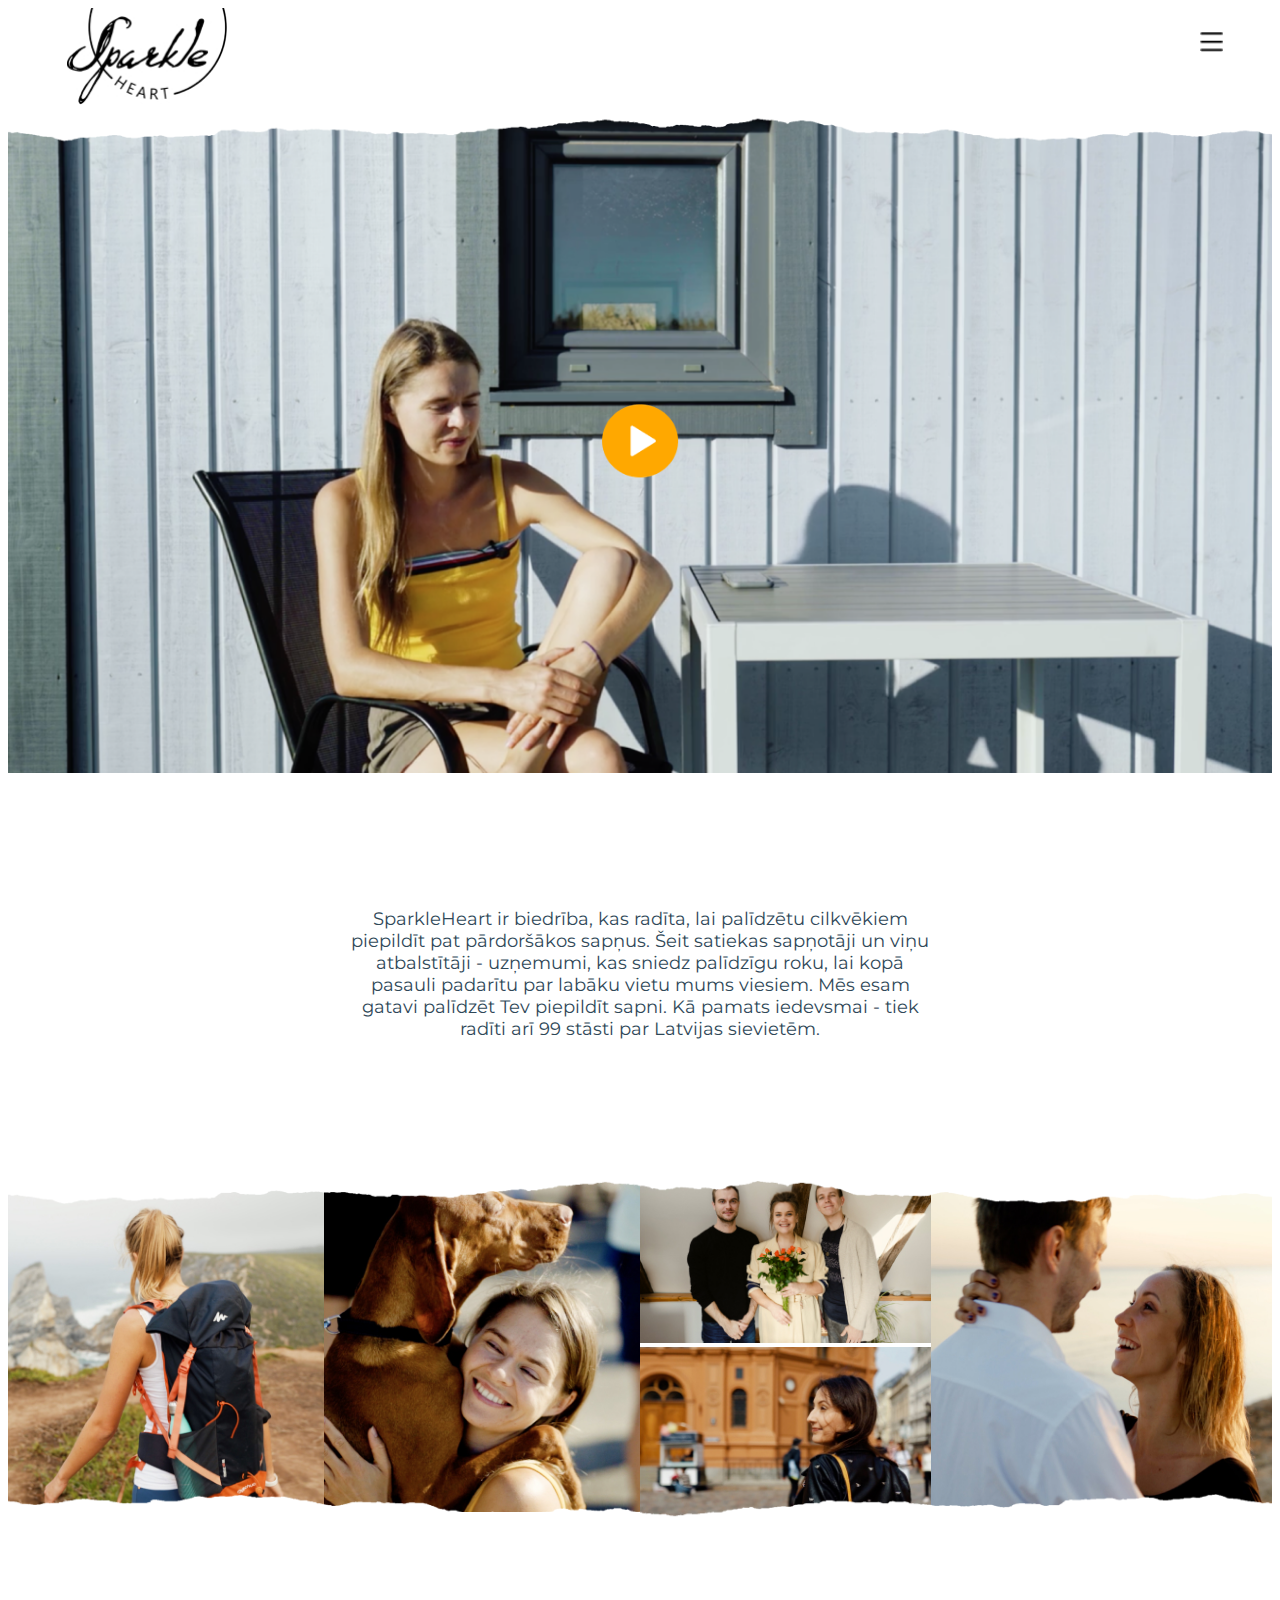
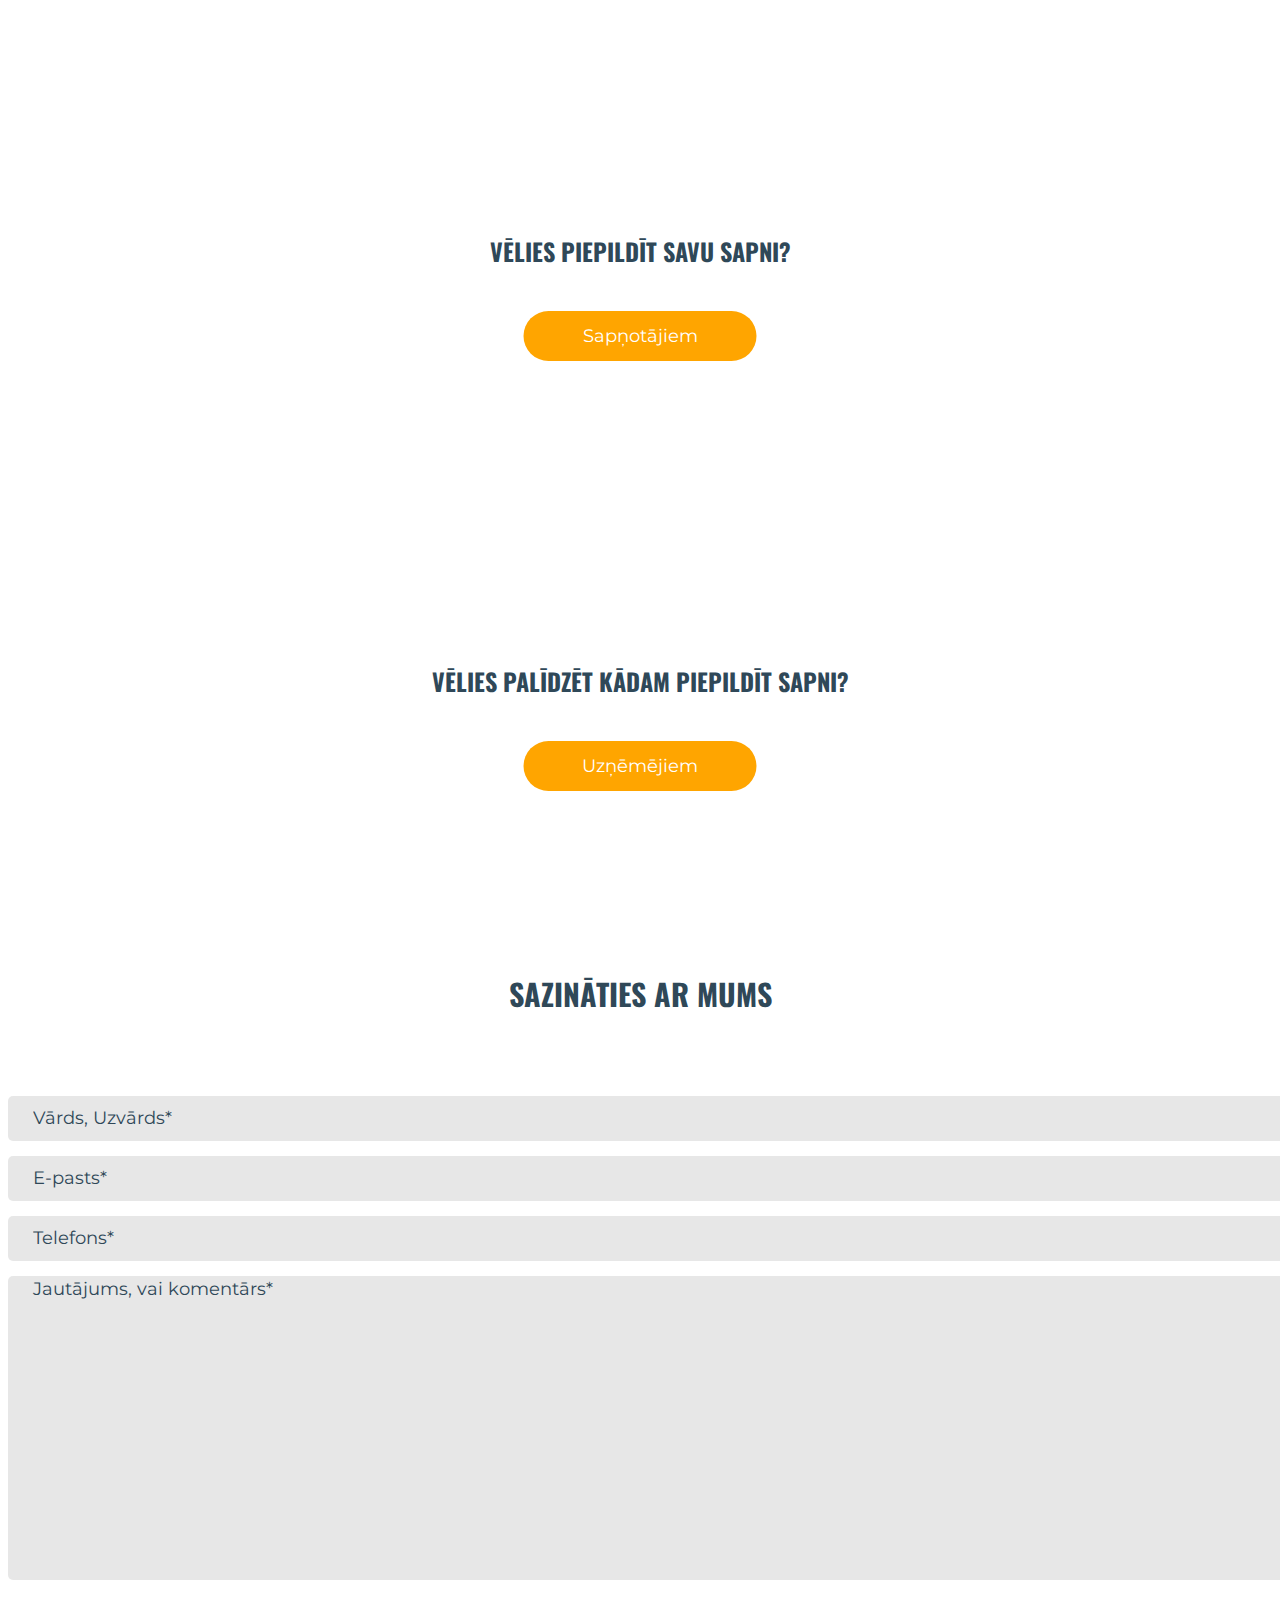
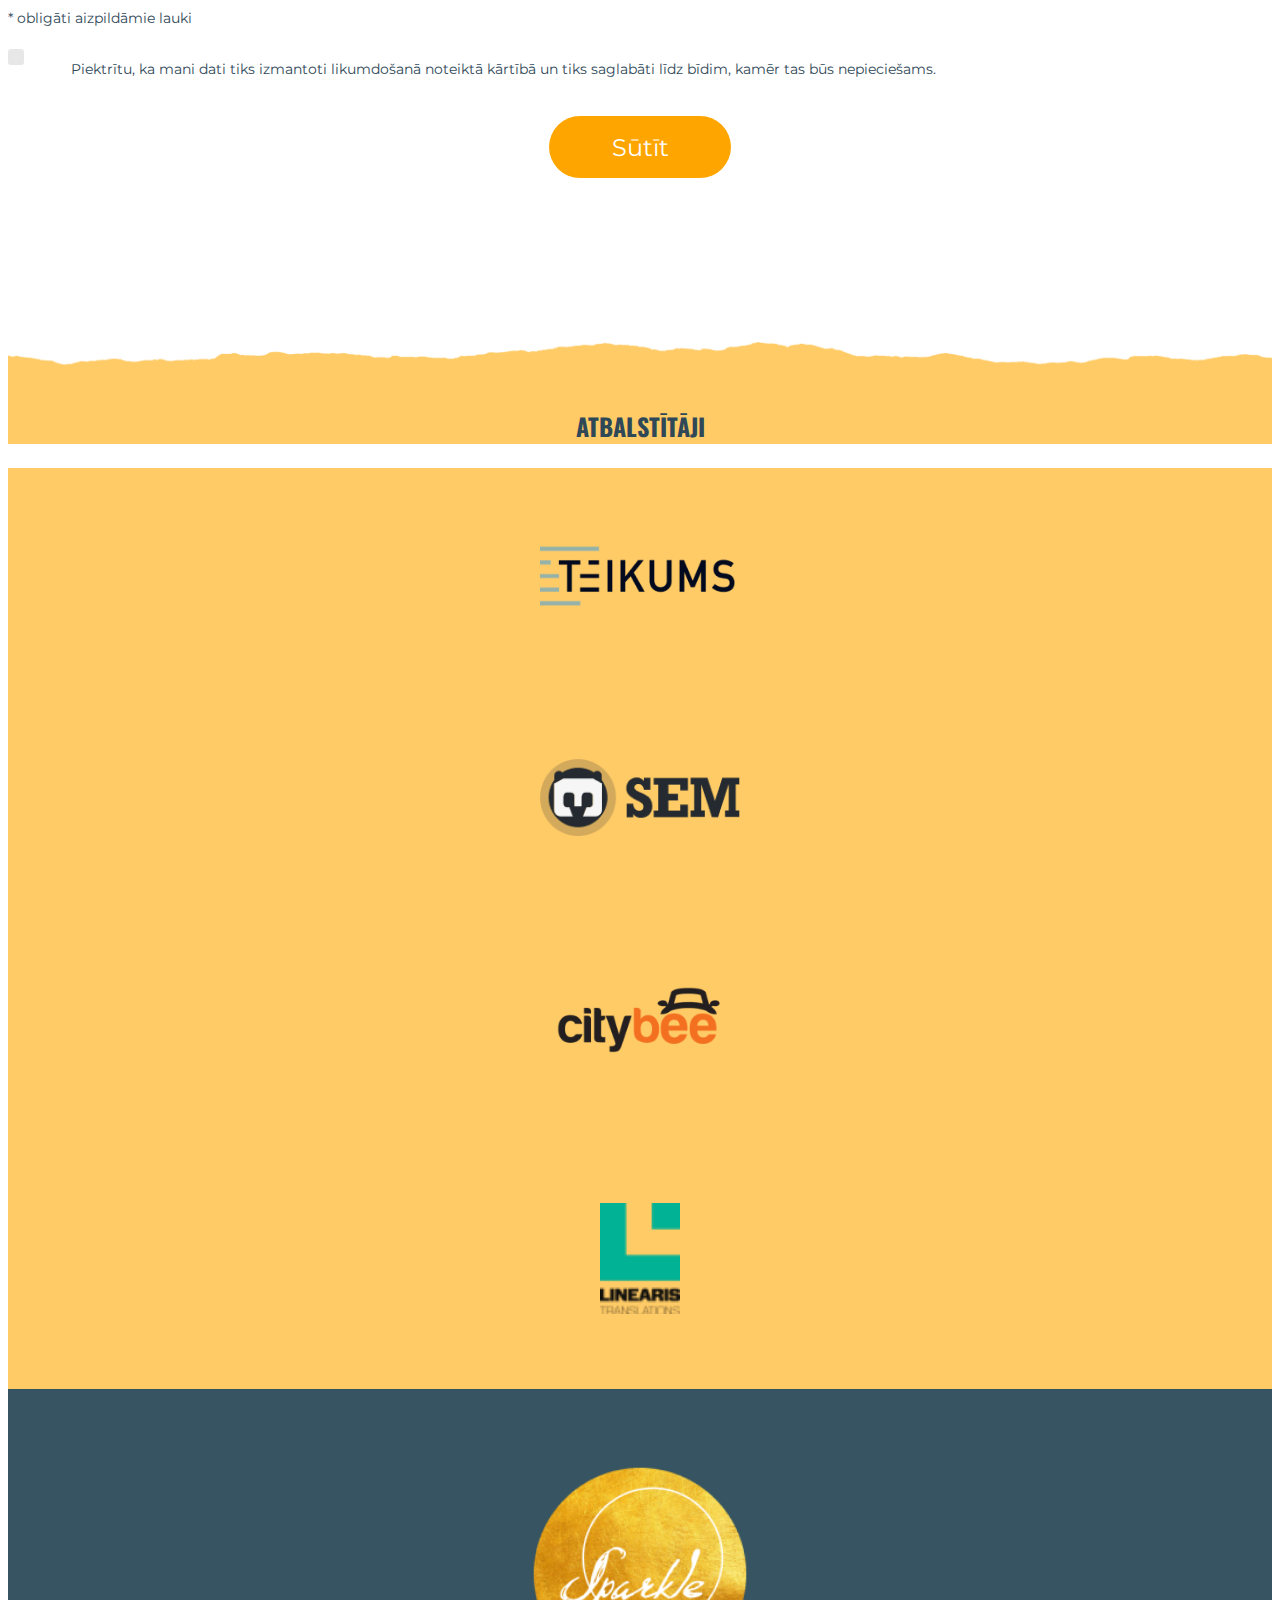
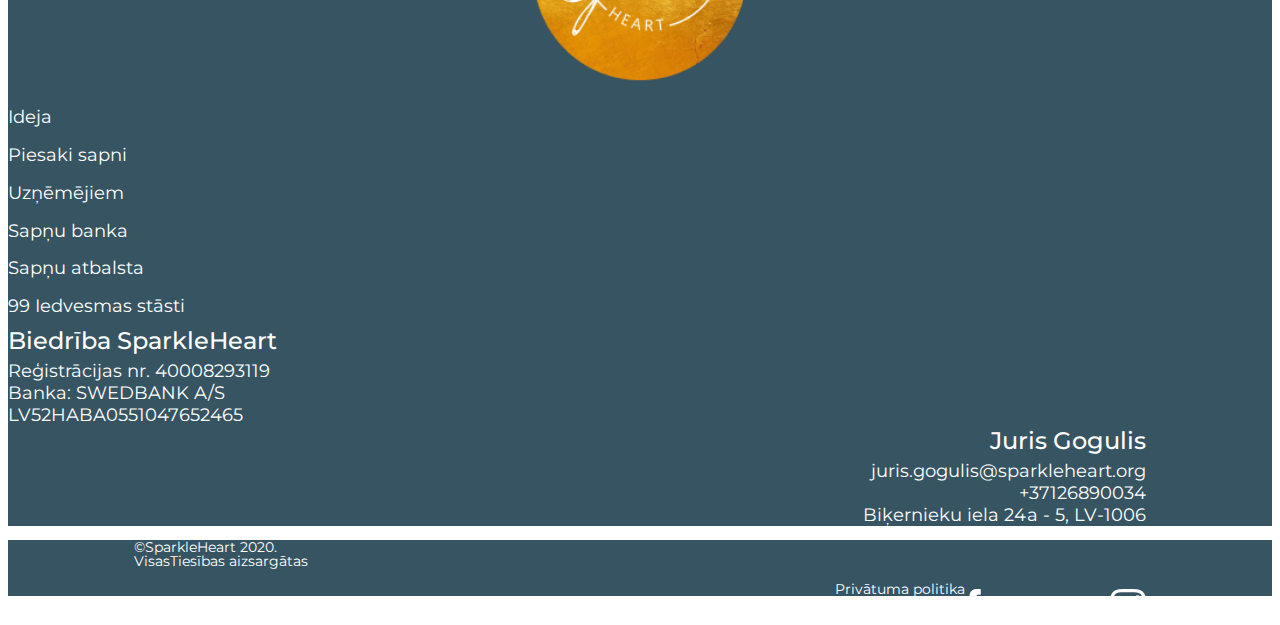
==== commit a8ece302: "19.04" ====
--- a/index.html
+++ b/index.html
@@ -141,10 +141,11 @@
             </div>
             <div class="col-md-3 lin">
                 <img src="assets/img/logo11.png" alt="Linearis">               
-            </div>           
+            </div>   
         </div>
         <!-- logoo-->
         <div class="row logo">
+        <div class="col-md-12 logoRip"></div>
             <div class="col-md-2">
                 <img class="goldenImg" src="assets/img/GoldenV2Logo3.png" alt="SparkleHeartGolden">
             </div>
--- a/assets/css/style.css
+++ b/assets/css/style.css
@@ -29,13 +29,6 @@
     left:0;
     
 }
-
-/*nav {
-    display:block;
-    top:40px;
-    margin-left:5%;
-    border: 0px solid green;
-}*/
 
 ul {
   list-style-type: none;
@@ -54,28 +47,6 @@
     cursor:pointer;
     text-align:center;
 }
-
-/*.navigacija{
-  float: left;
-  font-size:18px;
-  font-family: 'Montserrat', sans-serif;
-  border: 0px solid green;
-  font-weight:bold;
-  margin-right:50px;
-}
-
-.navigacija a {
-  display: block;
-  color: white;
-  text-align: center;  
-  text-decoration: none;
-  color:black;
-}
-
-.navigacija a:hover {
-  color:gray;
-  font-weight:bold;
-}*/
 
 .navGrid {
   display:grid;
@@ -145,10 +116,21 @@
     background-color:#FFCB66;
 }
 
+.logoRip{
+    height:60px;
+   background-color:#FFCB66;
+    -webkit-mask-image: url(https://i.imgur.com/oYFmZNJ.png);
+    -webkit-mask-size: 100% auto;
+    -webkit-mask-repeat: no-repeat;
+}
+
+.logoPadding{
+    padding-top:50px;
+}
+
 .logo{
     background-color:#365461;
     color:white;
-    padding-top:70px;
     
 }
 
@@ -322,7 +304,7 @@
     top:-40px;      
 }
 
-.anda{
+.pictureAnda{
     height:100%;
     }
 
@@ -343,6 +325,10 @@
     max-width:250px;
     width:100%;
 }
+
+
+
+
 
 .liText{
     font-size:24px;
@@ -980,6 +966,9 @@
 }
 
 .selectedItemsGrid h6{
+    position:absolute;
+    top:50%;
+    transform: translate(0, -50%);
     font-family: 'Montserrat', sans-serif;
     font-weight:500;
     font-size:24px;
@@ -998,6 +987,98 @@
     max-width:120px;
     width:100%;
 }
+
+
+
+
+
+
+
+
+/*the container must be positioned relative:*/
+.custom-select, .custom-select2  {
+  position: absolute;
+  font-family: 'Montserrat', sans-serif;
+  width:90%;  
+}
+
+.custom-select{
+    z-index:200;
+}
+
+.custom-select select, .custom-select2 select  {
+  display: none; /*hide original SELECT element:*/
+}
+
+.select-selected {
+   background: rgba(211, 211, 211);
+   font-size:18px;
+   border-radius: 5px 5px 5px 5px;
+   font-weight:700;
+   color:#2F4858;
+}
+
+/*style the arrow inside the select element:*/
+.select-selected:after {
+
+  position: absolute;
+  content: "";
+  top: 14px;
+  right: 10px;
+  width: 0;
+  height: 0;
+  border: 6px solid transparent;
+  border-color: #2F4858 transparent transparent transparent;
+}
+
+/*point the arrow upwards when the select box is open (active):*/
+.select-selected.select-arrow-active:after {
+  border-color: transparent transparent #2F4858 transparent;
+  top: 7px;
+}
+
+/*style the items (options), including the selected item:*/
+.select-items div,.select-selected {
+  padding: 8px 16px;
+  font-size:18px;
+  color:#2F4858;  
+  cursor: pointer;
+  user-select: none;
+}
+
+/*style items (options):*/
+.select-items {
+  position: absolute;
+  background: rgba(211 ,211 ,211);
+  top: 90%;
+  left: 0;
+  right: 0;
+  z-index: 40;
+   border-radius:0 0 5px 5px;
+}
+
+
+/*hide the items when the select box is closed:*/
+.select-hide {
+  display: none;
+}
+
+.select-items div:hover, .same-as-selected {
+  background-color: rgba(0, 0, 0, 0.1);
+}
+
+
+
+
+
+.selectedItemsGridWrapper{
+    position:absolute;
+    width:100%;
+    height:auto;
+    top:50%;
+    transform: translate(0, -50%);
+}
+
 
 .grid-container{
     display: grid;
@@ -1263,16 +1344,24 @@
 }
 
 #map{
+    margin-top:40px;
     height:800px;
     width:100%;
     position:relative;
 }
 
-.zoomButton{
-    position:absolute;
-    top:0;
+.blueRippedEffect{   
+    position:absolute;
+    bottom:-1px;
     left:0;
-    z-index:10p;
+    height:70px;
+    width:100%;
+    z-index:20;
+    background-color:#365461;
+    -webkit-mask-image: url(https://i.imgur.com/9XanwOV.png);
+    -webkit-mask-size: 100% auto;
+    -webkit-mask-repeat: no-repeat;
+    -webkit-mask-position:bottom;
 }
 
 .activePageBold li a{
@@ -1465,11 +1554,17 @@
         left:5%;
     }
     
-    .dropdownBox{
-        left:50%;       
+    .custom-select, .custom-select2{
+        left:50%;
+        top:50%;
         transform:translateX(-50%);
         width:90%;
     }
+    
+    .selectedItemsGrid p{
+        font-size:13px;
+    }
+    
     
 }
 
@@ -1586,11 +1681,6 @@
     .pictureStacked1{
         max-height:200px;
     }
-    
-    .pictureAnda{
-        height:100%;
-    }
-    
     
     
 
@@ -1994,18 +2084,7 @@
     .pictureDescGridContainer2 p:nth-of-type(2){
     font-size:14px;
     }
-    
-    /*.transPicDiv img{
-        padding:0;
-    }*/
-    
-    /*.transPicDiv img:nth-of-type(even){
-        padding-left:24px;textSapnusAtlasis
-    }
-    .transPicDiv img:nth-of-type(odd){
-         padding-left:0px
-    }*/
-    
+       
     .pictureJurisRow{
         background-position:65% 0;
         height:450px;
@@ -2101,7 +2180,14 @@
         margin-top:15px;
         margin-bottom:-30px;
         
-    }
+    }   
+        .selectedItemsGrid p{
+        font-size:8px;
+    }
+    
+    .zoomButtons{
+        display:none;
+    }   
 }
 
    
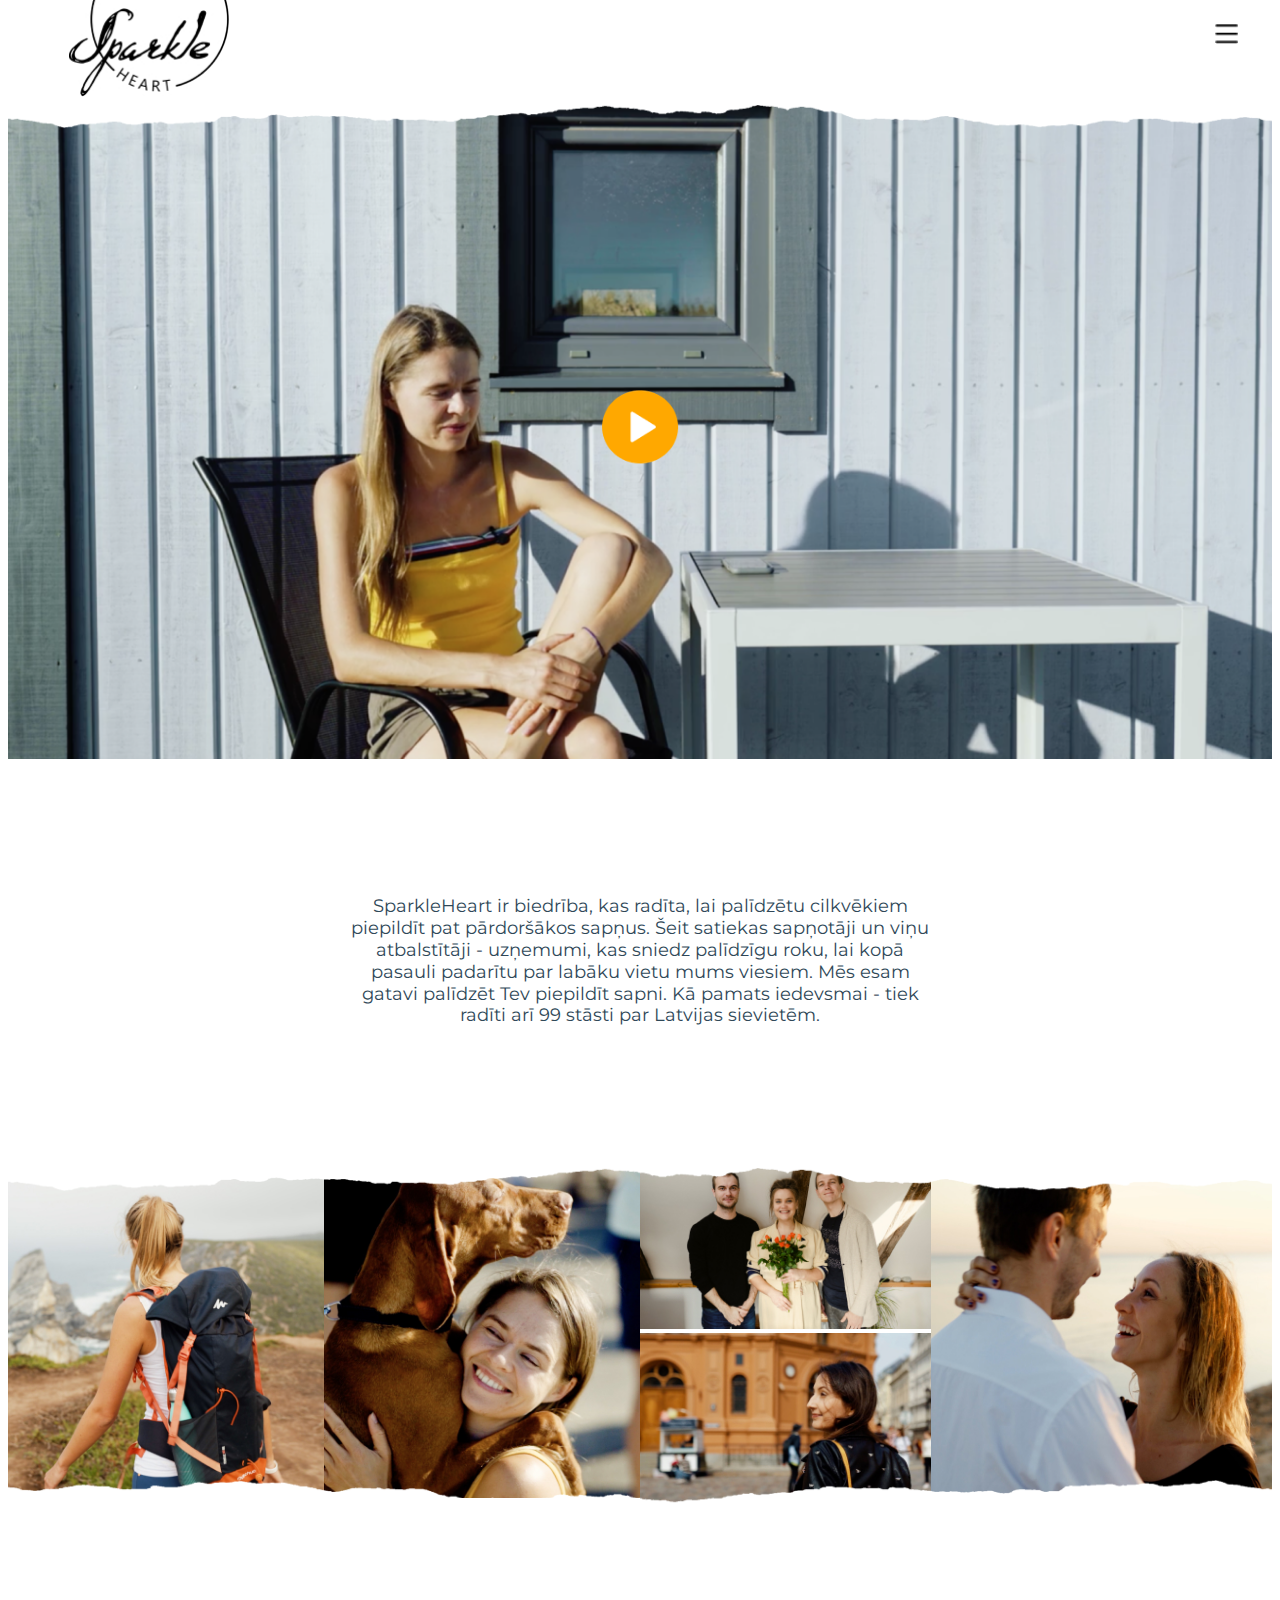
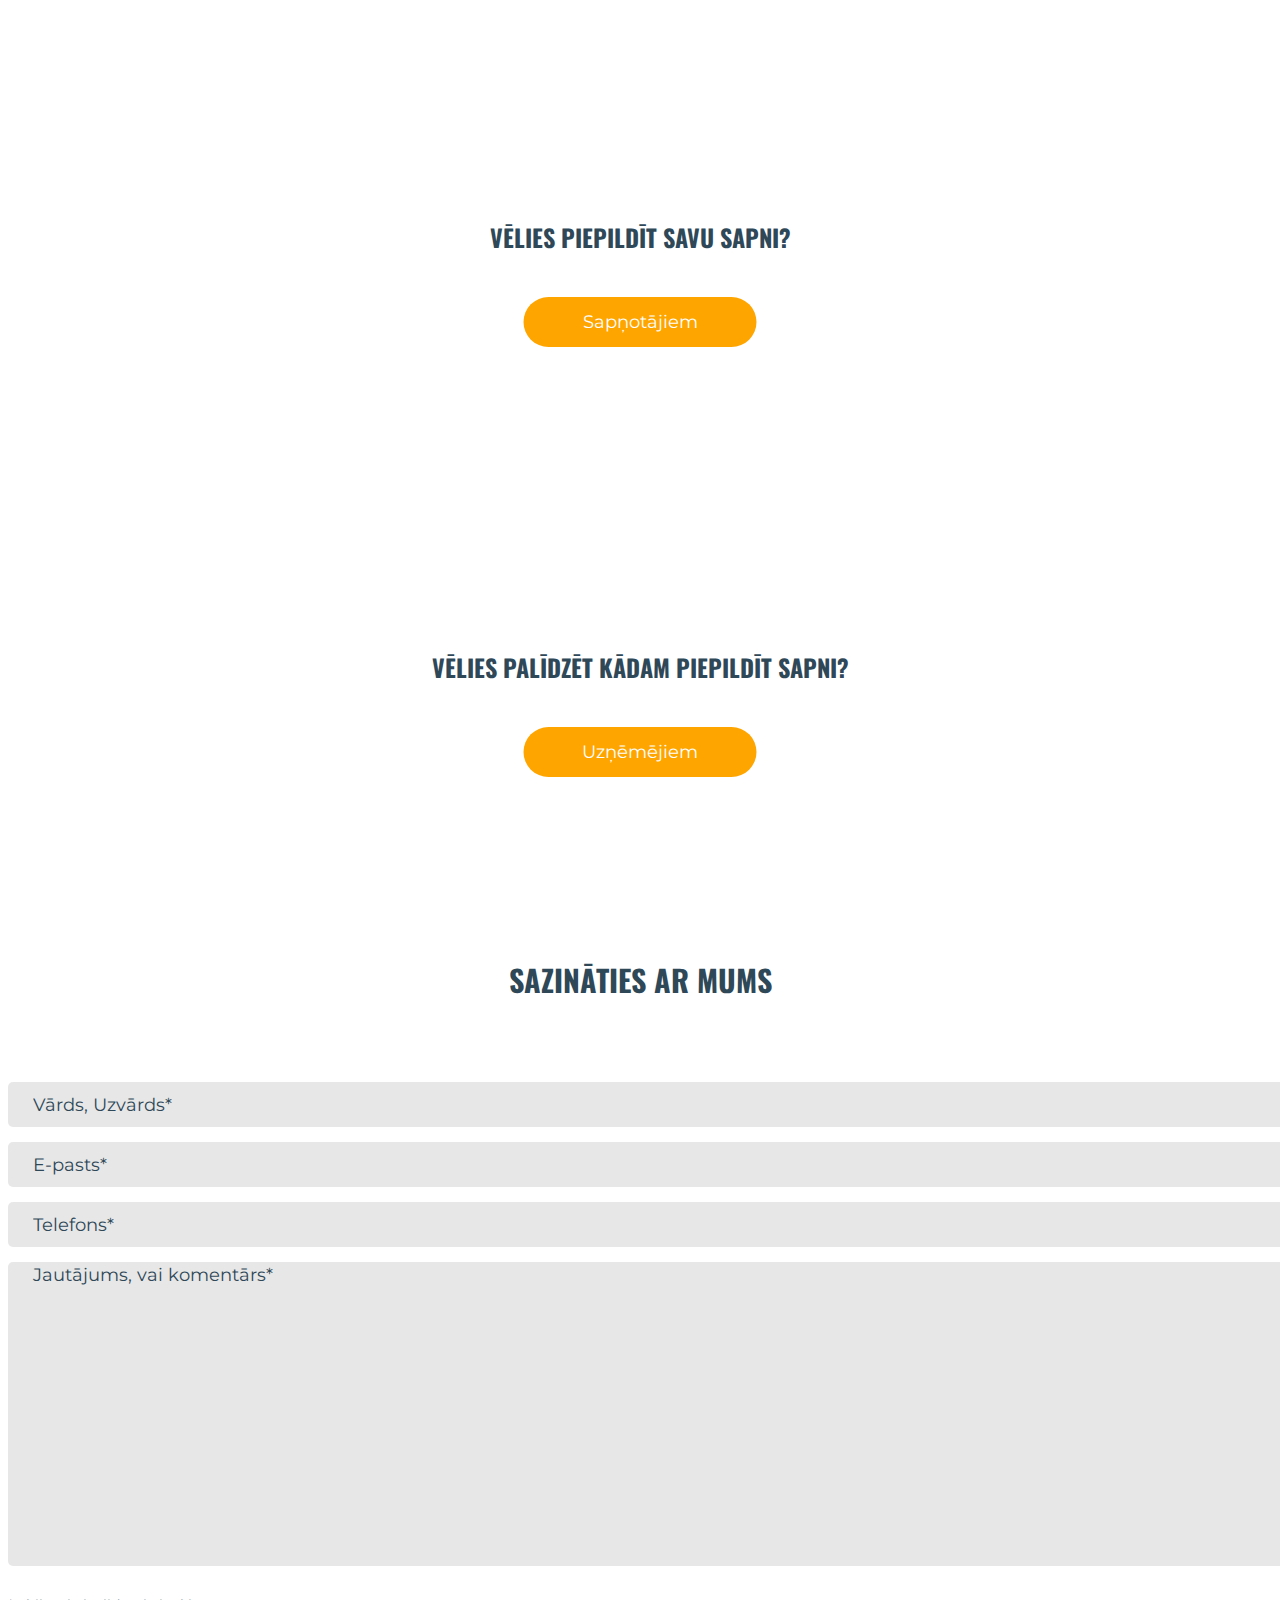
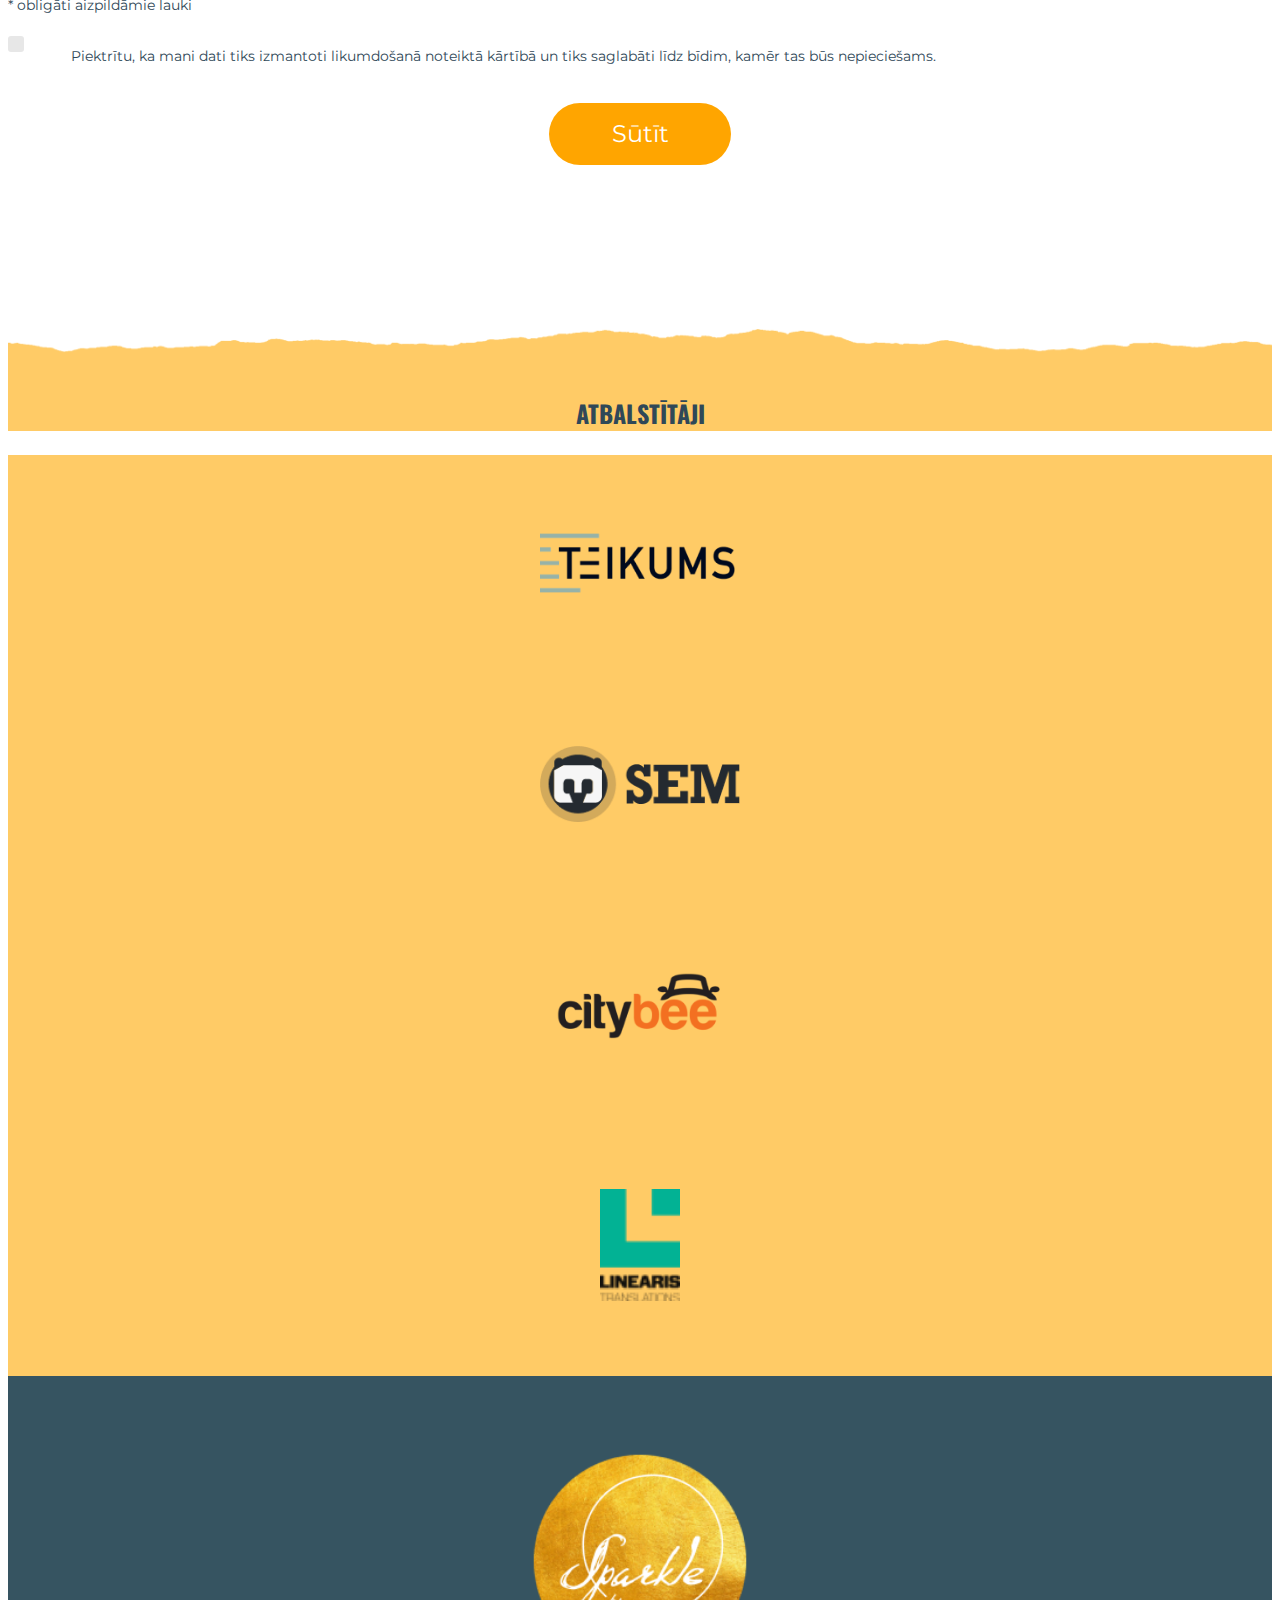
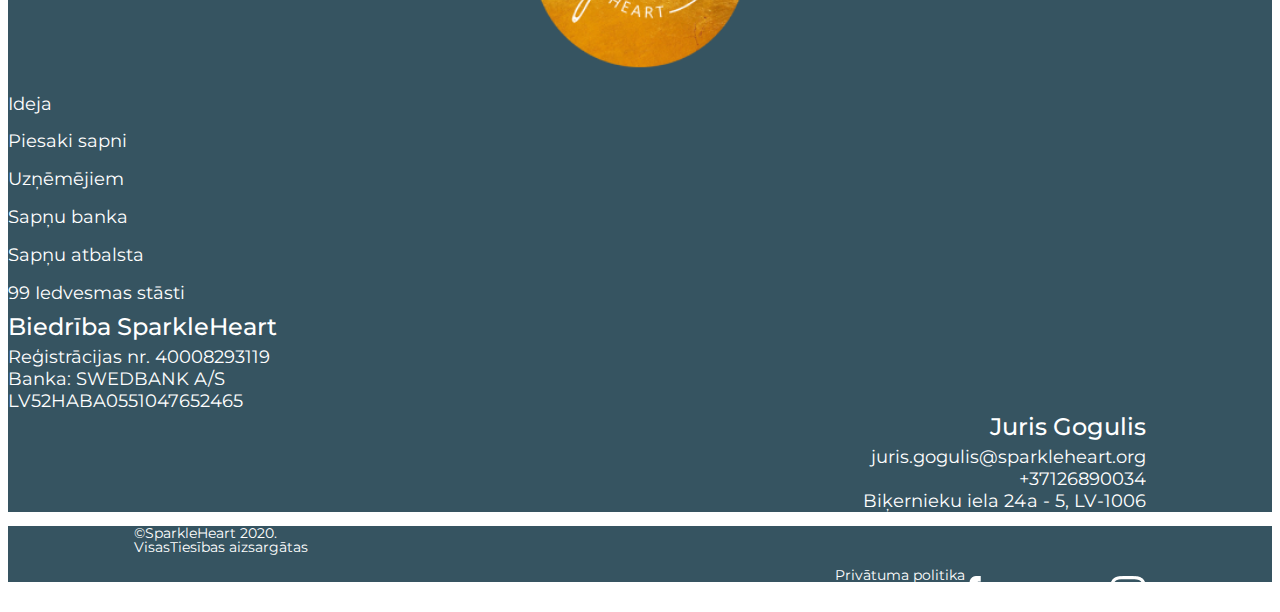
==== commit eeb82644: "labojumi" ====
--- a/index.html
+++ b/index.html
@@ -4,228 +4,232 @@
 <head>
 	<meta charset="utf-8">
     <meta name="viewport" content="width=device-width, initial-scale=1.0">
-	<title>Uzdevums_1</title>
-	<meta name="description" content="">
-	<meta name="author" content="">
+    <title>Uzdevums_1</title>
+    <meta name="description" content="">
+    <meta name="author" content="">
     <!--font-->
     <link rel="preconnect" href="https://fonts.gstatic.com">
     <link href="https://fonts.googleapis.com/css2?family=Montserrat&display=swap" rel="stylesheet">
     <link href="https://fonts.googleapis.com/css2?family=Oswald&display=swap" rel="stylesheet">    
-	<!-- Mobile Specifc Meta -->	
+    <!-- Mobile Specifc Meta -->	
     <meta name="viewport" content="width=device-width, initial-scale=1, maximum-scale=1">
     <!-- Bootstrap CSS -->
     <link href="https://cdn.jsdelivr.net/npm/bootstrap@5.0.0-beta2/dist/css/bootstrap.min.css" rel="stylesheet" integrity="sha384-BmbxuPwQa2lc/FVzBcNJ7UAyJxM6wuqIj61tLrc4wSX0szH/Ev+nYRRuWlolflfl" crossorigin="anonymous">
-	<!-- Stylessheets -->
-	<link rel="stylesheet" media="all" href="assets/css/style.css" />
-	<!-- Favicon -->
+    <!-- Stylessheets -->
+    <link rel="stylesheet" media="all" href="assets/css/style.css" />
+    <!-- Favicon -->
     <link rel="shortcut icon" href="assets/img/favicon.ico" type="image/x-icon">
     <link rel="icon" href="assets/img/favicon.ico" type="image/x-icon">
 
 </head>
 <body>
-	<div class="container-fluid">           
-        <div class="row navGrid">
-            <div><img class="logoImg" src="assets/img/BlackLogo3.jpg" alt="Logo"></div>
-            <div class="navElement"><a href="ideja.html">Ideja</a></div>
-            <div class="navElement"><a href="sapnis.html">Piesaki sapni</a></div>
-            <div class="navElement"><a href="uznemejiem.html">Uzņēmējiem</a></div>
-            <div class="navElement"><a href="sapnuBanka.html">Sapņu banka</a></div>
-            <div class="navElement"><a href="sapnusAtbalsta.html">Sapņu atbalsta</a></div>
-            <div class="navElement"><a href="99Iedvesmas.html">99 Iedvesmas stāsti</a></div>
-            <div class="navElement"><a href="#">LV</a></div>
-            <div class="openMenuButton"><img id="om" src="assets/img/menu.png" onclick="showMenu()" alt="Menu"></div>
-        </div>
-        
-        
-        
-        
+    <div class="navRow">
+        <div class="sticky">
+            <div class="container-fluid"> 
+                <div class="row navGrid">
+                    <div><img class="logoImg" src="assets/img/BlackLogo3.jpg" alt="Logo"></div>
+                    <div class="navElement"><a href="ideja.html">Ideja</a></div>
+                    <div class="navElement"><a href="sapnis.html">Piesaki sapni</a></div>
+                    <div class="navElement"><a href="uznemejiem.html">Uzņēmējiem</a></div>
+                    <div class="navElement"><a href="sapnuBanka.html">Sapņu banka</a></div>
+                    <div class="navElement"><a href="sapnusAtbalsta.html">Sapņu atbalsta</a></div>
+                    <div class="navElement"><a href="99Iedvesmas.html">99 Iedvesmas stāsti</a></div>
+                    <div class="navElement"><a href="#">LV</a></div>
+                    <div class="openMenuButton"><img id="om" src="assets/img/menu.png" onclick="showMenu()" alt="Menu"></div>
+                </div>
+            </div>
+        </div> 
+    </div>     
+    <div class="container-fluid">                   
         <div class="row">
             <div class="wrapper vid">
                 <div class="col-md-12"> 
                     <img class="ripped" src="assets/img/ripped611.png" alt="">
                     <video id="video" poster="assets/img/SparkleVideo1.png">
                         <source src="assets/img/vid.mkv" type="video/mp4">
-                    </video>                             
-                    <img id="buttonBackground" src="assets/img/whiteCircle.png" alt="">
-                    <img id="playButton" src="assets/img/playButton.png" alt="">                                      
-                </div>
-            </div>
-        </div>
-        <!-- teksts-->
-        <div class="row">
-            <div class="col-md-12">
-                <p class="text">
-                    SparkleHeart ir biedrība, kas radīta, lai palīdzētu cilkvēkiem piepildīt pat pārdoršākos sapņus.
-                    Šeit satiekas sapņotāji un viņu atbalstītāji - uzņemumi, kas sniedz palīdzīgu roku, lai kopā pasauli padarītu par labāku vietu mums viesiem.
-                    Mēs esam gatavi palīdzēt Tev piepildīt sapni.
-                    Kā pamats iedevsmai - tiek radīti arī 99 stāsti par Latvijas sievietēm.
-                </p>
-            </div>
-        </div>
-        <!--bildes-->
-        <div class="row">
-        <div class="wrapper">
-        <img class="ripped" src="assets/img/ripped67.png" alt=""> 
-        </div>       
-            <div class="grid-containerPictures1">           
-                <div class="gridItemPictures1"><img class="bildes pictureZanda" src="assets/img/Zanda_1.jpg" alt="Zanda"></div>
-                <div class="gridItemPictures1"><img class="bildes pictureSibilla" src="assets/img/Sibilla_4.jpg" alt="Sibilla"></div>
-                <div class="gridItemPictures1 picturesStacked1"><img class="bildes" src="assets/img/Brinuma_meita-15.jpg" alt="Brinuma meita"><img class="bildes" src="assets/img/Alina_11.jpg" alt="Alina"></div>
-                <div class="gridItemPictures1"><img class="bildes pictureAnda" src="assets/img/Anda_21.jpg" alt="Anda"></div>
-            </div>
-            
-            <div class="wrapper2">
-                <img class="ripped ripped3" src="assets/img/ripped68.png" alt="">
-            </div>
-            
-        </div>
-        <!-- pogas-->
-        <div class="row">
-            <div class="col-md-6  wrapper3">
-                <p class="title1">VĒLIES PIEPILDĪT SAVU SAPNI?</p><br>
-                <button class="button1">Sapņotājiem</button>
-            </div>           
-            <div class="col-md-6 wrapper3">
-                <p class="title1">VĒLIES PALĪDZĒT KĀDAM PIEPILDĪT SAPNI?</p><br>
-                <button class="button1">Uzņēmējiem</button>
-            </div>
-        </div>
-        
-        
-        <!--sazinaties-->     
-        <div class="row">
-
-        <div class="col-md-3"></div>
-            <div class="col-md-6">
-                <p class="title2">SAZINĀTIES AR MUMS</p>
-                <form>           
-                    <input class="inputLauks1" id="vardsUzvardsInput" type="text" placeholder="Vārds, Uzvārds*" maxlength="26">                   
-                    <input class="inputLauks1" id="epastsInput" type="text" placeholder="E-pasts*"  maxlength="35"><br>                                    
-                    <input id="inputLauks2" type="text" placeholder="Telefons*"  maxlength="8"><br>
-                    <textarea id="inputLauks3" maxlength="450" placeholder="Jautājums, vai komentārs*"></textarea>
-                    <p class="underInputText">* obligāti aizpildāmie lauki<p><br>
-                   
-                    <div class="checkboxText">
-                        <div class="checkboxDiv">
-                            <label class="customCheckbox">
-                                <input type="checkbox"/>
-                                <span class="checkmark"></span>
-                            </label>
-                        </div>                   
-                        <div class="checkboxTxt">
-                        <p class="underInputText">Piektrītu, ka mani dati tiks izmantoti likumdošanā noteiktā kārtībā un tiks saglabāti līdz bīdim, 
-                        kamēr tas būs nepieciešams.</p>
-                        </div>
-                    </div>                   
-                    <input class="submitButton" type="submit" value="Sūtīt">
-                </form>
-            </div>
-            <div class="col-md-3"></div>
-        </div>
-        <div class="row atbalstitajiTeksts">
-            <div class="wrapper">
-                <img class="ripped" src="assets/img/ripped67.png" alt="">
-            <p>ATBALSTĪTĀJI</p>
-            </div>
-        </div>
-        <!-- atbalstitaji-->
-        <div class="row atbalstitaji">       
-            <div class="col-md-3">
-                <img src="assets/img/getlogo1.png" alt="Teikums">
-            </div>
-            <div class="col-md-3">
-                <img src="assets/img/sem_logo-21.png" alt="Sem">
-            </div>
-            <div class="col-md-3">
-                <img src="assets/img/Citybee-logo1.png" alt="Citybee">
-            </div>
-            <div class="col-md-3 lin">
-                <img src="assets/img/logo11.png" alt="Linearis">               
-            </div>   
-        </div>
-        <!-- logoo-->
-        <div class="row logo">
-        <div class="col-md-12 logoRip"></div>
-            <div class="col-md-2">
-                <img class="goldenImg" src="assets/img/GoldenV2Logo3.png" alt="SparkleHeartGolden">
-            </div>
-            <div class="col-md-1"></div>
-            <div class="col-md-2">
-                <ul class="ulLogo ulLink">
-                <li><a href="ideja.html">Ideja</a></li>
-                <li><a href="sapnis.html">Piesaki sapni</a></li>
-                <li><a href="uznemejiem.html">Uzņēmējiem</a></li>
-                <li><a href="sapnuBanka.html">Sapņu banka</a></li>
-                <li><a href="sapnusAtbalsta.html">Sapņu atbalsta</a></li>
-                <li><a href="99Iedvesmas.html">99 Iedvesmas stāsti</a></li>       
-                </ul>
-            </div>
-            <div class="col-md-4">
-                <ul class="ulLogo ulBiedriba">
-                <li class="liText">Biedrība SparkleHeart</li>
-                <li>Reģistrācijas nr. 40008293119</li>
-                <li>Banka: SWEDBANK A/S</li>
-                <li>LV52HABA0551047652465</li>
-                </ul>
-            </div>
-            <div class="col-md-3">
-                <ul class="ulLogo ulLogo4">
-                <li class="liText"><span>Juris Gogulis</span></li>
-                <li>juris.gogulis@sparkleheart.org</li>
-                <li>+37126890034</li>
-                <li>Biķernieku iela 24a - 5, LV-1006</li>
-                <li class="rekviziti">Skatīt rekvizītus</li>
-                </ul>
-                <img class="ig" src="assets/img/ig.png" alt="instagram">
-                <img class="fb" src="assets/img/facebook.png" alt="facebook">               
-            </div>
-        </div>
-        <div class="row beigas">
-            <div class="col-md-3">
-            <p class="vt">&copy;SparkleHeart 2020.<br>
-            VisasTiesības aizsargātas
-            </p>
-            </div>
-            <div class="col-md-7"></div>   
-            <div class="col-md-2">
-            <p class="pp">Privātuma politika</p>
-            </div>
-       
-        </div>       
-    </div>
-       
-     <div class="overlayMenu" id="OM">
-        <div class="row navGrid">
-            <div><img class="logoImg" src="assets/img/BlackLogo3.jpg" alt="Logo"></div>
-            <div class="openMenuButton"><img id="cm" src="assets/img/x.svg" onclick="showMenu()" alt="X"></div>
-        </div>
-            
-            
-        <div id="overlayGrid">
-            <div></div>
-            <div class="activePageOM"><p>LV<p></div>
-            <div><p>EN</p></div>
-            <div><p>RU</p></div>
-            <div></div>
-        </div>
-    
-    
-        <ul>
-            <li><a href="ideja.html">Ideja</a></li>
-            <li><a href="sapnis.html">Piesaki sapni</a></li>
-            <li><a href="uznemejiem.html">Uzņēmējiem</a></li>
-            <li><a href="sapnuBanka.html">Sapņu banka</a></li>
-            <li><a href="sapnusAtbalsta.html">Sapņu atbalsta</a></li>
-            <li><a href="99Iedvesmas.html">99 Iedvesmas stāsti</a></li>               
-        </ul>
-    </div>
-    
-    <div id="fixedAnchorLink" onclick="window.scrollTo(0, 0);">
-    
-    </div>
-    
-    
-   <!-- JavaScript -->
-	<script src="assets/js/theme.js"></script>
-</body>
-</html>+                        </video>                             
+                        <img id="buttonBackground" src="assets/img/whiteCircle.png" alt="">
+                        <img id="playButton" src="assets/img/playButton.png" alt="">                                      
+                    </div>
+                </div>
+            </div>
+            <!-- teksts-->
+            <div class="row">
+                <div class="col-md-12">
+                    <p class="text">
+                        SparkleHeart ir biedrība, kas radīta, lai palīdzētu cilkvēkiem piepildīt pat pārdoršākos sapņus.
+                        Šeit satiekas sapņotāji un viņu atbalstītāji - uzņemumi, kas sniedz palīdzīgu roku, lai kopā pasauli padarītu par labāku vietu mums viesiem.
+                        Mēs esam gatavi palīdzēt Tev piepildīt sapni.
+                        Kā pamats iedevsmai - tiek radīti arī 99 stāsti par Latvijas sievietēm.
+                    </p>
+                </div>
+            </div>
+            <!--bildes-->
+            <div class="row">
+                <div class="wrapper">
+                    <img class="ripped" src="assets/img/ripped67.png" alt=""> 
+                </div>       
+                <div class="grid-containerPictures1">           
+                    <div class="gridItemPictures1"><img class="bildes pictureZanda" src="assets/img/Zanda_1.jpg" alt="Zanda"></div>
+                    <div class="gridItemPictures1"><img class="bildes pictureSibilla" src="assets/img/Sibilla_4.jpg" alt="Sibilla"></div>
+                    <div class="gridItemPictures1 picturesStacked1"><img class="bildes" src="assets/img/Brinuma_meita-15.jpg" alt="Brinuma meita"><img class="bildes" src="assets/img/Alina_11.jpg" alt="Alina"></div>
+                    <div class="gridItemPictures1"><img class="bildes pictureAnda" src="assets/img/Anda_21.jpg" alt="Anda"></div>
+                </div>
+
+                <div class="wrapper2">
+                    <img class="ripped ripped3" src="assets/img/ripped68.png" alt="">
+                </div>
+
+            </div>
+            <!-- pogas-->
+            <div class="row">
+                <div class="col-md-6  wrapper3">
+                    <p class="title1">VĒLIES PIEPILDĪT SAVU SAPNI?</p><br>
+                    <button class="button1">Sapņotājiem</button>
+                </div>           
+                <div class="col-md-6 wrapper3">
+                    <p class="title1">VĒLIES PALĪDZĒT KĀDAM PIEPILDĪT SAPNI?</p><br>
+                    <button class="button1">Uzņēmējiem</button>
+                </div>
+            </div>
+
+
+            <!--sazinaties-->     
+            <div class="row">
+
+                <div class="col-md-3"></div>
+                <div class="col-md-6">
+                    <p class="title2">SAZINĀTIES AR MUMS</p>
+                    <form>           
+                        <input class="inputLauks1" id="vardsUzvardsInput" type="text" placeholder="Vārds, Uzvārds*" maxlength="26">                   
+                        <input class="inputLauks1" id="epastsInput" type="text" placeholder="E-pasts*"  maxlength="35"><br>                                    
+                        <input id="inputLauks2" type="text" placeholder="Telefons*"  maxlength="8"><br>
+                        <textarea id="inputLauks3" maxlength="450" placeholder="Jautājums, vai komentārs*"></textarea>
+                        <p class="underInputText">* obligāti aizpildāmie lauki<p><br>
+
+                            <div class="checkboxText">
+                                <div class="checkboxDiv">
+                                    <label class="customCheckbox">
+                                        <input type="checkbox"/>
+                                        <span class="checkmark"></span>
+                                    </label>
+                                </div>                   
+                                <div class="checkboxTxt">
+                                    <p class="underInputText">Piektrītu, ka mani dati tiks izmantoti likumdošanā noteiktā kārtībā un tiks saglabāti līdz bīdim, 
+                                    kamēr tas būs nepieciešams.</p>
+                                </div>
+                            </div>                   
+                            <input class="submitButton" type="submit" value="Sūtīt">
+                        </form>
+                    </div>
+                    <div class="col-md-3"></div>
+                </div>
+                <div class="row atbalstitajiTeksts">
+                    <div class="wrapper">
+                        <img class="ripped" src="assets/img/ripped67.png" alt="">
+                        <p>ATBALSTĪTĀJI</p>
+                    </div>
+                </div>
+                <!-- atbalstitaji-->
+                <div class="row atbalstitaji">       
+                    <div class="col-md-3">
+                        <img src="assets/img/getlogo1.png" alt="Teikums">
+                    </div>
+                    <div class="col-md-3">
+                        <img src="assets/img/sem_logo-21.png" alt="Sem">
+                    </div>
+                    <div class="col-md-3">
+                        <img src="assets/img/Citybee-logo1.png" alt="Citybee">
+                    </div>
+                    <div class="col-md-3 lin">
+                        <img src="assets/img/logo11.png" alt="Linearis">               
+                    </div>   
+                </div>
+                <!-- logoo-->
+                <div class="row logo">
+                    <div class="col-md-12 logoRip"></div>
+                    <div class="col-md-2">
+                        <img class="goldenImg" src="assets/img/GoldenV2Logo3.png" alt="SparkleHeartGolden">
+                    </div>
+                    <div class="col-md-1"></div>
+                    <div class="col-md-2">
+                        <ul class="ulLogo ulLink">
+                            <li><a href="ideja.html">Ideja</a></li>
+                            <li><a href="sapnis.html">Piesaki sapni</a></li>
+                            <li><a href="uznemejiem.html">Uzņēmējiem</a></li>
+                            <li><a href="sapnuBanka.html">Sapņu banka</a></li>
+                            <li><a href="sapnusAtbalsta.html">Sapņu atbalsta</a></li>
+                            <li><a href="99Iedvesmas.html">99 Iedvesmas stāsti</a></li>       
+                        </ul>
+                    </div>
+                    <div class="col-md-4">
+                        <ul class="ulLogo ulBiedriba">
+                            <li class="liText">Biedrība SparkleHeart</li>
+                            <li>Reģistrācijas nr. 40008293119</li>
+                            <li>Banka: SWEDBANK A/S</li>
+                            <li>LV52HABA0551047652465</li>
+                        </ul>
+                    </div>
+                    <div class="col-md-3">
+                        <ul class="ulLogo ulLogo4">
+                            <li class="liText"><span>Juris Gogulis</span></li>
+                            <li>juris.gogulis@sparkleheart.org</li>
+                            <li>+37126890034</li>
+                            <li>Biķernieku iela 24a - 5, LV-1006</li>
+                            <li class="rekviziti">Skatīt rekvizītus</li>
+                        </ul>
+                        <img class="ig" src="assets/img/ig.png" alt="instagram">
+                        <img class="fb" src="assets/img/facebook.png" alt="facebook">               
+                    </div>
+                </div>
+                <div class="row beigas">
+                    <div class="col-md-3">
+                        <p class="vt">&copy;SparkleHeart 2020.<br>
+                            VisasTiesības aizsargātas
+                        </p>
+                    </div>
+                    <div class="col-md-7"></div>   
+                    <div class="col-md-2">
+                        <p class="pp">Privātuma politika</p>
+                    </div>
+                </div>
+                <div id="fixedAnchorLink" onclick="window.scrollTo(0, 0);">
+                </div>     
+            </div>
+
+
+            <div class="overlayMenu" id="OM">
+             <div class="container-fluid">
+                <div class="row navGrid">
+                    <div><img class="logoImg" src="assets/img/BlackLogo3.jpg" alt="Logo" onclick="location.href='index.html';"></div>
+                    <div class="openMenuButton"><img id="cm" src="assets/img/x.svg" onclick="showMenu()" alt="X"></div>
+                </div>
+
+
+                <div id="overlayGrid">
+                    <div></div>
+                    <div class="activePageOM"><p>LV<p></div>
+                        <div><p>EN</p></div>
+                        <div><p>RU</p></div>
+                        <div></div>
+                    </div>
+
+
+                    <ul>
+                        <li><a href="ideja.html">Ideja</a></li>
+                        <li><a href="sapnis.html">Piesaki sapni</a></li>
+                        <li><a href="uznemejiem.html">Uzņēmējiem</a></li>
+                        <li><a href="sapnuBanka.html">Sapņu banka</a></li>
+                        <li><a href="sapnusAtbalsta.html">Sapņu atbalsta</a></li>
+                        <li><a href="99Iedvesmas.html">99 Iedvesmas stāsti</a></li>               
+                    </ul>
+                </div>
+
+
+            </div>
+
+
+            <!-- JavaScript -->
+            <script src="assets/js/theme.js"></script>
+        </body>
+        </html>--- a/assets/css/style.css
+++ b/assets/css/style.css
@@ -1,14 +1,6 @@
 div {
     border: 0px solid red;
 }
-
-
-
-/*@font-face {
-    font-family: 'Mon';
-    src: url('/fonts/Montserrat-Regular.ttf') format('truetype');
-}*/
-
 .wrapper{
     width:100%;
     position:relative;
@@ -27,7 +19,7 @@
     position:relative;
     top:0;
     left:0;
-    
+
 }
 
 ul {
@@ -55,6 +47,7 @@
   font-family: 'Montserrat', sans-serif;
   border: 0px solid green;
   font-weight:bold;
+  background-color:white;
 }
 
 .navGrid div{
@@ -74,6 +67,10 @@
   color:gray;
   font-weight:bold;
 
+}
+
+.navRow{
+    margin-bottom: 91px;
 }
 
 .button1{
@@ -92,6 +89,14 @@
     font-family: 'Montserrat', sans-serif;
 }
 
+.button1:hover{
+    background-color: #f7d943;
+}
+
+.button1:active{
+    background-color: #f79443;
+}
+
 .title1{
     text-align:center;
     font-family: 'Oswald', sans-serif;
@@ -118,7 +123,7 @@
 
 .logoRip{
     height:60px;
-   background-color:#FFCB66;
+    background-color:#FFCB66;
     -webkit-mask-image: url(https://i.imgur.com/oYFmZNJ.png);
     -webkit-mask-size: 100% auto;
     -webkit-mask-repeat: no-repeat;
@@ -180,10 +185,10 @@
 }
 
 .inputLauks1{
-   position:relative;
-   width:48.43%;
-   height:43px;
-   background: rgba(196, 196, 196, 0.4);
+ position:relative;
+ width:48.43%;
+ height:43px;
+ background: rgba(196, 196, 196, 0.4);
 }
 
 #inputLauks2{
@@ -251,6 +256,15 @@
     outline:none;
 }
 
+.submitButton:hover{
+    background-color: #f7d943;
+}
+
+.submitButton:active{
+    background-color: #f79443;
+}
+
+
 .beigas{
     background-color:#365461;
     color:white;
@@ -306,7 +320,7 @@
 
 .pictureAnda{
     height:100%;
-    }
+}
 
 .bildes{
     width:100%;
@@ -453,8 +467,9 @@
     left:0;
     width:100%;
     height:100%;
-    z-index:2;
+    z-index:20;
     display:none;
+    overflow: hidden;
 }
 
 .customCheckbox{
@@ -518,10 +533,10 @@
     position:fixed;
     bottom:20px;
     right:20px;
-    z-index:3;
+    z-index:2;
     border-left: 13px solid transparent;
-	border-right: 13px solid transparent;
-	border-bottom: 25px solid Black;
+    border-right: 13px solid transparent;
+    border-bottom: 25px solid Black;
     cursor:pointer;
     display:none;
 }
@@ -537,7 +552,7 @@
 }
 
 .overlayMenu li{
-    
+
     font-size:50px;
     font-style:none;
     color:white;
@@ -647,10 +662,10 @@
 }
 
 .rectangleJuris{
-   position:absolute;
-   bottom:0;
-   max-height:60%;
-   min-width:100%;
+ position:absolute;
+ bottom:0;
+ max-height:60%;
+ min-width:100%;
 }
 
 .titleKenLudden{
@@ -677,18 +692,23 @@
 
 .arrow1, .arrow2{
     margin-bottom:30px;
-    margin-top:20px;
-    cursor:pointer;
-
+    margin-top:55px;
+    
+
+}
+
+.arrow1{
+    transform: scaleX(-1);
+    opacity:0.5;
 }
 
 .arrow2{
     margin-left:40px;
-}
-
-.arrow2:hover{
-    opacity:0.5;
-}
+    cursor:pointer;
+}
+
+
+
 
 .KenLuddenRow{
     margin-top:100px;
@@ -741,14 +761,14 @@
 .pictureBalloon{
     display:block;
     margin:0 auto 0 auto;
-    max-width:200px;
-
-    
-}
+    max-width:210px;
+    width:100%;   
+}
+
 
 .columnPersonigaisSapnis{
     height:100%;
-    }
+}
 
 .buttonSapnis{
     width:233px;
@@ -766,6 +786,14 @@
     font-family: 'Montserrat', sans-serif;
 }
 
+.buttonSapnis:hover{
+    background-color: #f7d943;
+}
+
+.buttonSapnis:active{
+    background-color: #f79443;
+}
+
 .textUznemejiem,.textSapnusAtbalsta, .text99Iedvesmas{
     margin-top:70px;
     margin-bottom:0;
@@ -996,26 +1024,27 @@
 
 
 /*the container must be positioned relative:*/
-.custom-select, .custom-select2  {
+.custom-select1, .custom-select2  {
   position: absolute;
   font-family: 'Montserrat', sans-serif;
   width:90%;  
-}
-
-.custom-select{
-    z-index:200;
-}
-
-.custom-select select, .custom-select2 select  {
+  z-index: 2;
+}
+
+.custom-select1{
+    z-index:3;
+}
+
+.custom-select1 select, .custom-select2 select  {
   display: none; /*hide original SELECT element:*/
 }
 
 .select-selected {
-   background: rgba(211, 211, 211);
-   font-size:18px;
-   border-radius: 5px 5px 5px 5px;
-   font-weight:700;
-   color:#2F4858;
+ background: rgba(211, 211, 211);
+ font-size:18px;
+ border-radius: 5px 5px 5px 5px;
+ font-weight:700;
+ color:#2F4858;
 }
 
 /*style the arrow inside the select element:*/
@@ -1041,9 +1070,10 @@
 .select-items div,.select-selected {
   padding: 8px 16px;
   font-size:18px;
-  color:#2F4858;  
+  color:;  
   cursor: pointer;
   user-select: none;
+  z-index: 2;
 }
 
 /*style items (options):*/
@@ -1054,7 +1084,7 @@
   left: 0;
   right: 0;
   z-index: 40;
-   border-radius:0 0 5px 5px;
+  border-radius:0 0 5px 5px;
 }
 
 
@@ -1095,7 +1125,6 @@
 .grid-item{
     background-color: rgba(255, 255, 255, 0.8); 
     text-align: center;
-    cursor:pointer;
     position:relative;
 
 }
@@ -1121,6 +1150,8 @@
     right:15%;
     transform: translate(-15%, 0);
 }
+
+*{ outline: none; }
 
 .gridPictureTransparent{
     position:absolute;
@@ -1133,6 +1164,10 @@
     transform:translateX(-50%);
 }
 
+.clickable{
+    cursor:pointer;
+}
+
 .titleSparkleHeart{
     font-family: 'Oswald', sans-serif;
     font-weight:bold;
@@ -1158,8 +1193,8 @@
 .grid-item2{
     background-color: rgba(255, 255, 255, 0.8); 
     text-align: center;
-    cursor:pointer;
-}
+}
+
 .grid-item2 img{
     max-width:320px;
     width:100%;
@@ -1168,7 +1203,7 @@
 .rectangle{
     position:absolute;
     top:0;
-    z-index:40;
+    z-index:4;
     left:50%;
     transform:translateX(-50%);
 }
@@ -1205,6 +1240,23 @@
     font-size: 1.4vw;
 }
 
+.fancybox-slide--html .fancybox-close-small{
+    position: absolute;
+    right: 0 !important;
+    padding: 0 !important;
+    color: white !important;
+    /*transform: scale(1.3, 1.3);*/
+}
+
+.fancybox-bg {
+    background: rgba(47,72,88) !important;
+}
+
+.fancybox-is-open .fancybox-bg {
+    opacity: 0.9 !important;
+}
+
+
 #submitMessage1{
     text-align:center;
     color:orange;
@@ -1239,15 +1291,15 @@
 }
 
 .cliffGrid{
-        display: grid;
-        grid-template-columns: 53% 47%;    
-   }
+    display: grid;
+    grid-template-columns: 53% 47%;    
+}
 
 
 .glassesGrid, .sunGrid{
-        display: grid;
-        grid-template-columns: 40% 60%;    
-   }
+    display: grid;
+    grid-template-columns: 40% 60%;    
+}
 
 #showMoreButton{
     display:block;
@@ -1266,6 +1318,14 @@
     display:none;
 }
 
+#showMoreButton:hover{
+    background-color: #f7d943;
+}
+
+#showMoreButton:active{
+    background-color: #f79443;
+}
+
 .pictureDescGridContainer2{
     position:absolute;
     bottom:0;
@@ -1298,34 +1358,6 @@
 
 .grid-item2{
     position:relative;
-}
-
-#videoOverlay{
-    width:100%;
-    height:100%;   
-    position:fixed;
-    top:0;
-    left:0;
-    z-index:30;
-    background: rgba(47, 72, 88, 0.9); 
-    display:none;
-}
-
-#videoOverlay #buttonBackground{
-    max-width:90px;
-}
-
-#videoOverlay #playButton{
-    max-width:100px;
-}
-
-
-#videoOverlay{
-    color:white;
-    font-size:36px;
-    font-weight:500px;
-    font-family: 'Oswald', sans-serif;
-    text-align:center;
 }
 
 .videoClose p{
@@ -1471,7 +1503,7 @@
 .gm-style .gm-style-iw-d::-webkit-scrollbar-track, .gm-style .gm-style-iw-d::-webkit-scrollbar-track-piece, .gm-style .gm-style-iw-c, .gm-style .gm-style-iw-t::after{
     background: rgba(255, 168, 0, 0.0);
     box-shadow:none;
-    }
+}
 
 .gmnoprint button{
     padding-bottom:20px;;
@@ -1490,7 +1522,7 @@
 }
 
 .openMenuButton{
-        display:none;
+    display:none;
 }
 
 #om{
@@ -1515,6 +1547,21 @@
     margin-bottom:65px;
 }
 
+.sticky{
+  position: fixed;
+  top:0%;
+  width: 100%;
+  z-index: 5;
+}
+
+.videoName{
+    font-family: 'Oswald', sans-serif;
+    font-weight: 500;
+    font-size: 36px;
+    color:white;
+    text-align: center;
+    line-height: 0;
+}
 
 
 @media all and (max-width:1420px){
@@ -1526,53 +1573,53 @@
     }
     
     .navigacija{
-       /*padding:0 7px;*/
-       margin-right:25px;
-    }
-    
-    .navGrid a{
-        font-size:17px;
-    }
-    
-    .navElement{
-        display:none;
-    }
-    .navGrid{
-        grid-template-columns: 22% auto;
-    }
-    
-    .openMenuButton{
-        display:block;
-    }
-    
-        .dropDownBoxGrid{
-        grid-template-columns: auto;
-    }
-    
-    .dropdownBoxDesc{
-        position:absolute;
-        left:5%;
-    }
-    
-    .custom-select, .custom-select2{
-        left:50%;
-        top:50%;
-        transform:translateX(-50%);
-        width:90%;
-    }
-    
-    .selectedItemsGrid p{
-        font-size:13px;
-    }
-    
-    
+     /*padding:0 7px;*/
+     margin-right:25px;
+ }
+
+ .navGrid a{
+    font-size:17px;
+}
+
+.navElement{
+    display:none;
+}
+.navGrid{
+    grid-template-columns: 22% auto;
+}
+
+.openMenuButton{
+    display:block;
+}
+
+.dropDownBoxGrid{
+    grid-template-columns: auto;
+}
+
+.dropdownBoxDesc{
+    position:absolute;
+    left:5%;
+}
+
+.custom-select1, .custom-select2{
+    left:50%;
+    top:50%;
+    transform:translateX(-50%);
+    width:90%;
+}
+
+.selectedItemsGrid p{
+    font-size:13px;
+}
+
+
 }
 
 @media only screen and (max-width: 1200px){
     .navbar{
         display:none;
     }
-        .xButton{
+    .xButton{
         display:block;        
         right:10%;                
     }
@@ -1589,7 +1636,7 @@
         
         
     }
-     .atbalstitaji img{
+    .atbalstitaji img{
         /*transform:scale(0.6, 0.6);*/
         
     }
@@ -1616,15 +1663,18 @@
     .grid-containerPictures1{
         display: grid;
         grid-template-columns: 45% 10% 45%;    
-   }
-
-        .grid-containerPictures2{
+    }
+
+    .grid-containerPictures2{
         display: grid;
         grid-template-columns: 45% 5% 5% 45%;
-    
-}
-
-
+
+    }
+
+
+    .gm-style-iw{
+        max-width: 486px !important;
+    }
 
     .grid-containerPictures1 div:nth-of-type(1) {
         order: 3;
@@ -1661,18 +1711,18 @@
     
     
     .pictureLauma{
-        
+
     }
     
     .pictureBrinumaMeita{
         height:100%;
-       
+
     }
     
     .pictureZanda{
         height:100%;
     }
-       
+
     .pictureSibilla{
         height:100%;
     }
@@ -1696,7 +1746,7 @@
     
     
     .ulLogo{
-    font-size:12px;
+        font-size:12px;
     }
     
     .vt{
@@ -1767,7 +1817,7 @@
     .atbalstitaji .col-md-3{
         width:50%;
     }   
-       
+
     .sparkleLogo .col-md-2{
         width:30%;
     }
@@ -1781,416 +1831,438 @@
     .ulBiedriba{
         display:none;
     }
-   .liText{
-       padding-bottom:25px;
-   }
-   .fb, .ig{
-       float:left;
-       margin-left:5%;
-       margin-bottom:2%;
-   }
-   
-   .pp,.vt{
-       font-size:11px;
-   }
-   
-   .underInputText{
-       margin-left:5%;
-       font-size:12px;
-   }
-   
-   .customCheckbox{
-       float:right;
-       
-   }    
-   
-   .rekviziti{
-       display:block;
-   }
-   
-   .title1{
-       font-size:18px
-       font-weight:bold;
-   }
-   
-   .title2{
-       font-size:24px;
-       font-weight:bold;
-   }
-   
-   .contactUsRowSapnis{
-       margin-top:-25px;
-   }
-   
-   .contactUsRowSapnis form{
-       margin-top:-43px;
-   }
-   
-   .contactUsRowSapnis textarea{
-       height:50px;
-   }
-   
-   input[type="text"]{
-       font-size:14px;
-   }
-   
-   textarea{
-       font-size:14px;
-   }
-   .submitButton{
-       margin-top:100px;
-       margin-bottom:170px;
-       width:145px;
-       height:48px;
-       font-size:18px;
-   }
-   
-   
-   
-   .atbalstitajiTeksts p{
-       font-size:24px;
-   }
-   
-   .text{
-       font-size:12px;
-       margin-left:5%;
-       margin-right:5%;
-   }
-   
-   .beigas br{
-       display:none;
-   }
-   
-   .titlePage{
-       margin-top:68px;
-   }
-   .textSapnis{
-       margin-top:30px;
-       font-family: 'Montserrat', sans-serif;
-       font-size:14px;
-       font-weight:500;
-       margin-bottom:45px;
-   }
-   .titleBalloon{
-       margin-top:30px;
-       font-size:18px;
-   }
-
-    .textBalloon{
-       font-size:12px;
-       font-family: 'Montserrat', sans-serif;
-       margin-left:10%;
-       margin-right:10%;
-       line-height:14.6px;
-   }
-    
-    #submitMessage1{
-        font-size:18px;
-    }
-    
-   #submitMessage2{
-       margin-bottom:200px;
-       margin-left:10%;
-       margin-right:10%;
-       line-height:17px;
-       font-size: 14px;
-   }
-
-    .pictureJurisText{
-        bottom:-45px;
-        font-size:18px;
-        line-height:27px;
-        margin-left:3%;
-        margin-right:3%;
-        font-weight:500;
-    }
-    
-    .titleKenLudden, .textKenLudden, .descKenLudden, .arrow1, .arrow2{
-        margin-right:3%;
-        margin-left:3%;
-    }
-    
-    .titleKenLudden{
-        font-size:18px;
-        margin-top:30px;
-    }
-    
-    .descKenLudden{
-        font-size:14px;
-        line-height:17px;
-        margin-top:10px;
-    }
-    
-    .textKenLudden{
-        margin-top:22px;
-       font-size:12px;
-       line-height:15px; 
-    }
-    
-    .arrow2{
-        margin-left:30px;
-    }
-    
-    .textIdeja{
-        margin-top:30px;
-        margin-bottom:110px;
-        font-size:12px;
-        line-height:14px;
-    }
-    
-    .textUznemejiem{
-        font-size:14px;
-        margin-top:40px;
-        line-height:14px;
-    }
-    
-    .title2Uznemejiem{
-        margin-top:-30px;
-        margin-bottom:-25px;
-    }
-    
-    .underInputText{
-        margin-top:10px;
-        margin-bottom:-10px;
-    }
-    
-    .pictureSun, .pictureCliff, .pictureGlasses{
-        float:none;
-        display:block;
-        margin: 0 auto 0 auto;
-        max-width:120px;
-        width:100%;
-    }
-    
-    .textSun, .textCliff, .textGlasses{
-        margin-left:5%;
-        margin-right:5%;
-        text-align:center;
-        font-size:12px;
-        line-height:14.6px;
-    }
-    
-    .glassesGrid, .sunGrid, .cliffGrid{
-        grid-template-columns: 100%;    
-   }
-    
-    .cliffGrid div:nth-of-type(1){
-        order:2;
-    }
-    .cliffGrid div:nth-of-type(2){
-        order:1;
-    }
-    
-    .textSun, .textCliff, .textGlasses{
-        margin-bottom:100px;
-    }
-    
-    .titleMisija{
-        font-size:24px;
-        margin-top:20px;
-        margin-bottom:20px;
-    }
-    
-    .textMisija{
-        font-size:18px;
-    }
-    
-    .textOrangeBackground{
-        font-size: 18px;
-        margin-left:5%;
-        margin-right:5%;
-        margin-bottom:50x;
-        font-weight:500;
-        line-height:22px;
-    }
-    
-    .titleSapnusAtlasis{
-        font-size:24px;
-    }
-    
-    .textSapnusAtlasis{
-        font-size:18px;
-        margin-left:5%;
-        margin-right:5%;
-        margin-bottom:50px;
-    }
-    
-    .rainbowRow{
-        margin-top:50px;
-    }
-    
-    .title1SapnuBanka{
-        margin-top:55px;
-        font-size:18px;
-        margin-bottom:25px;
-        margin-left:5%;
-        margin-right:5%;
-    }
-    
-    .title1SapnuBanka2{
-        margin-top:10px;
-    }
-    
-    .freespace{
-        height:120px;
-    }
-    
-    .grid-container{
-        display: grid;
-        grid-template-columns: auto auto;
-        grid-gap:0;
-        grid-row-gap:14px;
-        margin-bottom:85px;
-    }
-        
-    .grid-container img{
-        max-width:380px;
-        padding-left:7px;
-        padding-right:7px;
-    }
-    
-
-    .gridContainerFreeSpace{
-        display:none;
-    }
-
-    .text99Iedvesmas{
-        font-size:18px;
-        font-weight:700;
-        margin-bottom:60px;
-    }
-    
-    #showMoreButton{
-        display:block;
-    }
-    
-    .hidden{
+    .liText{
+     padding-bottom:25px;
+ }
+ .fb, .ig{
+     float:left;
+     margin-left:5%;
+     margin-bottom:2%;
+ }
+
+ .pp,.vt{
+     font-size:11px;
+ }
+
+ .underInputText{
+     margin-left:5%;
+     font-size:12px;
+ }
+
+ .customCheckbox{
+     float:right;
+
+ }    
+
+ .rekviziti{
+     display:block;
+ }
+
+ .title1{
+     font-size:18px
+     font-weight:bold;
+ }
+
+ .title2{
+     font-size:24px;
+     font-weight:bold;
+ }
+
+ .contactUsRowSapnis{
+     margin-top:-25px;
+ }
+
+ .contactUsRowSapnis form{
+     margin-top:-43px;
+ }
+
+ .contactUsRowSapnis textarea{
+     height:50px;
+ }
+
+ input[type="text"]{
+     font-size:14px;
+ }
+
+ textarea{
+     font-size:14px;
+ }
+ .submitButton{
+     margin-top:100px;
+     margin-bottom:170px;
+     width:145px;
+     height:48px;
+     font-size:18px;
+ }
+
+
+
+ .atbalstitajiTeksts p{
+     font-size:24px;
+ }
+
+ .text{
+     font-size:12px;
+     margin-left:5%;
+     margin-right:5%;
+ }
+
+ .beigas br{
+     display:none;
+ }
+
+ .titlePage{
+     margin-top:68px;
+ }
+ .textSapnis{
+     margin-top:30px;
+     font-family: 'Montserrat', sans-serif;
+     font-size:14px;
+     font-weight:500;
+     margin-bottom:45px;
+ }
+ .titleBalloon{
+     margin-top:30px;
+     font-size:18px;
+ }
+
+ .textBalloon{
+     font-size:12px;
+     font-family: 'Montserrat', sans-serif;
+     margin-left:10%;
+     margin-right:10%;
+     line-height:14.6px;
+ }
+
+ #submitMessage1{
+    font-size:18px;
+}
+
+#submitMessage2{
+ margin-bottom:200px;
+ margin-left:10%;
+ margin-right:10%;
+ line-height:17px;
+ font-size: 14px;
+}
+
+.pictureJurisText{
+    bottom:-45px;
+    font-size:18px;
+    line-height:27px;
+    margin-left:3%;
+    margin-right:3%;
+    font-weight:500;
+}
+
+.titleKenLudden, .textKenLudden, .descKenLudden, .arrow1, .arrow2{
+    margin-right:3%;
+    margin-left:3%;
+}
+
+.arrow1, .arrow2{
+ margin-top: 10px;
+}
+
+.titleKenLudden{
+    font-size:18px;
+    margin-top:30px;
+}
+
+.descKenLudden{
+    font-size:14px;
+    line-height:17px;
+    margin-top:10px;
+}
+
+.textKenLudden{
+    margin-top:22px;
+    font-size:12px;
+    line-height:15px; 
+}
+
+.arrow2{
+    margin-left:30px;
+}
+
+.textIdeja{
+    margin-top:30px;
+    margin-bottom:110px;
+    font-size:12px;
+    line-height:14px;
+}
+
+.textUznemejiem{
+    font-size:14px;
+    margin-top:40px;
+    line-height:14px;
+}
+
+.title2Uznemejiem{
+    margin-top:-30px;
+    margin-bottom:-25px;
+}
+
+.underInputText{
+    margin-bottom:-10px;
+}
+
+.pictureSun, .pictureCliff, .pictureGlasses{
+    float:none;
+    display:block;
+    margin: 0 auto 0 auto;
+    max-width:120px;
+    width:100%;
+}
+
+.textSun, .textCliff, .textGlasses{
+    margin-left:5%;
+    margin-right:5%;
+    text-align:center;
+    font-size:12px;
+    line-height:14.6px;
+}
+
+.glassesGrid, .sunGrid, .cliffGrid{
+    grid-template-columns: 100%;    
+}
+
+.cliffGrid div:nth-of-type(1){
+    order:2;
+}
+.cliffGrid div:nth-of-type(2){
+    order:1;
+}
+
+.textSun, .textCliff, .textGlasses{
+    margin-bottom:100px;
+}
+
+.titleMisija{
+    font-size:24px;
+    margin-top:20px;
+    margin-bottom:20px;
+}
+
+.textMisija{
+    font-size:18px;
+}
+
+.textOrangeBackground{
+    font-size: 18px;
+    margin-left:5%;
+    margin-right:5%;
+    margin-bottom:50x;
+    font-weight:500;
+    line-height:22px;
+}
+
+.titleSapnusAtlasis{
+    font-size:24px;
+}
+
+.textSapnusAtlasis{
+    font-size:18px;
+    margin-left:5%;
+    margin-right:5%;
+    margin-bottom:50px;
+}
+
+.rainbowRow{
+    margin-top:50px;
+}
+
+.title1SapnuBanka{
+    margin-top:55px;
+    font-size:18px;
+    margin-bottom:25px;
+    margin-left:5%;
+    margin-right:5%;
+}
+
+.title1SapnuBanka2{
+    margin-top:10px;
+}
+
+.freespace{
+    height:120px;
+}
+
+.videoName{
+    font-size: 24px;
+}
+
+.grid-container{
+    display: grid;
+    grid-template-columns: auto auto;
+    grid-gap:0;
+    grid-row-gap:14px;
+    margin-bottom:85px;
+}
+
+.grid-container img{
+    max-width:380px;
+    padding-left:7px;
+    padding-right:7px;
+}
+
+
+.gridContainerFreeSpace{
     display:none;
-    }
-    
-    .grid-container2{
+}
+
+.text99Iedvesmas{
+    font-size:18px;
+    font-weight:700;
+    margin-bottom:60px;
+}
+
+#showMoreButton{
+    display:block;
+}
+
+.hidden{
+    display:none;
+}
+
+.grid-container2{
     grid-template-columns: auto;
     grid-row-gap:30px;
-    }
-    
-    .grid-container2 img{
-        max-width:420px;
-    }
-    
-    .pictureDescGridContainer2 p:nth-of-type(1){
-    font-size:18px;
-    }
-
-    .pictureDescGridContainer2 p:nth-of-type(2){
+}
+
+.grid-container2 img{
+    max-width:420px;
+}
+
+.pictureDescGridContainer2 p:nth-of-type(1){
+    font-size:18px;
+}
+
+.pictureDescGridContainer2 p:nth-of-type(2){
     font-size:14px;
-    }
-       
-    .pictureJurisRow{
-        background-position:65% 0;
-        height:450px;
-    }
-    
-    .videoClose p{
+}
+
+.pictureJurisRow{
+    background-position:65% 0;
+    height:450px;
+}
+
+.videoClose p{
     margin-top:200px;   
-    }
-    
-    .videoGrid{
-        max-width:400px;
-    }
-    
-    .xButton{
-        font-size:20px;
-        margin-top:30px;     
-    }
-    
-    .gridNoPicture{
-        font-size: 6vw;
-    }
-    
-    .titleSapnuBanka{
-        margin-top:65px;
-        font-size:36px;
-    }
-    
-    .titleMerkis{
-        margin-top:100px;
-        font-size:24px;
-    }
-    
-     .textSun, .textCliff, .textGlasses{
-        margin-bottom:70px;
-    }
-    
-    .pictureTrees{
-        margin-top:140px;
-        margin-bottom:0;
-        max-width:120px;
-    }
-    
-    .pictureRainbow{
-        margin-top:90px;
-        margin-bottom:0;
-        max-width:300px;
-    }
-    
-    .pictureMegaphone{
-        max-width:100px;
-    }
-    
-    .picturePeople{
-        max-width:130px;
-    }
-    
-    .text99Iedvesmas{
-        
-    }
-    .grid-container{
-        margin-bottom:16%;
-    }
-    
-    .titleSparkleHeart{
-        font-size:24px;
-    }
-    .textSparkleHeart{
-        font-size:14px;
-        line-height:17px;
-    }         
-    
-    .mapMarkerDesc{
-        grid-template-columns:auto;
-        width: 290px;
-        height:200px;
-    }
-    
-    .mapMarkerDesc p{
-        font-size:14px;
-        line-height:17px;
-        margin-bottom:-30px;
-    }
-    
-    .mapMarkerDesc h6{
-        font-size:16px;
-        margin-bottom:-20px;
-    }
-    
-    .mapMarkerDesc img{
-        position:relative;
-        float:right;
-        margin-right:25px;
-        margin-top:15px;
-        margin-bottom:-30px;
-        
-    }   
-        .selectedItemsGrid p{
-        font-size:8px;
-    }
-    
-    .zoomButtons{
-        display:none;
-    }   
-}
-
-   
-
-
-
+}
+
+.videoGrid{
+    max-width:400px;
+}
+
+.xButton{
+    font-size:20px;
+    margin-top:30px;     
+}
+
+.gridNoPicture{
+    font-size: 6vw;
+}
+
+.titleSapnuBanka{
+    margin-top:65px;
+    font-size:36px;
+}
+
+.titleMerkis{
+    margin-top:100px;
+    font-size:24px;
+}
+
+.textSun, .textCliff, .textGlasses{
+    margin-bottom:70px;
+}
+
+.pictureTrees{
+    margin-top:140px;
+    margin-bottom:0;
+    max-width:120px;
+}
+
+.pictureRainbow{
+    margin-top:90px;
+    margin-bottom:0;
+    max-width:300px;
+}
+
+.pictureMegaphone{
+    max-width:100px;
+}
+
+.picturePeople{
+    max-width:130px;
+}
+
+.text99Iedvesmas{
+
+}
+.grid-container{
+    margin-bottom:16%;
+}
+
+.titleSparkleHeart{
+    font-size:24px;
+}
+.textSparkleHeart{
+    font-size:14px;
+    line-height:17px;
+}         
+
+.mapMarkerDesc{
+    grid-template-columns:auto;
+    width: 290px;
+    height:200px;
+}
+
+.mapMarkerDesc p{
+    font-size:14px;
+    line-height:17px;
+    margin-bottom:-30px;
+}
+
+.mapMarkerDesc h6{
+    font-size:16px;
+    margin-bottom:-20px;
+}
+
+.mapMarkerDesc img{
+    position:relative;
+    float:right;
+    margin-right:25px;
+    margin-top:15px;
+    margin-bottom:-30px;
+
+}   
+.selectedItemsGrid p{
+    font-size:8px;
+}
+
+.zoomButtons{
+    display:none;
+}
+
+
+.fancybox-content{
+    padding: 44px 20px 44px 20px !important;
+}
+
+.fancybox-slide--html .fancybox-close-small{
+    right: 10px !important;
+}
+
+}
+
+@media only screen and (max-width: 350px){
+    .navRow{
+        margin-bottom: 52px;
+    }
+}
+
+
+
+
